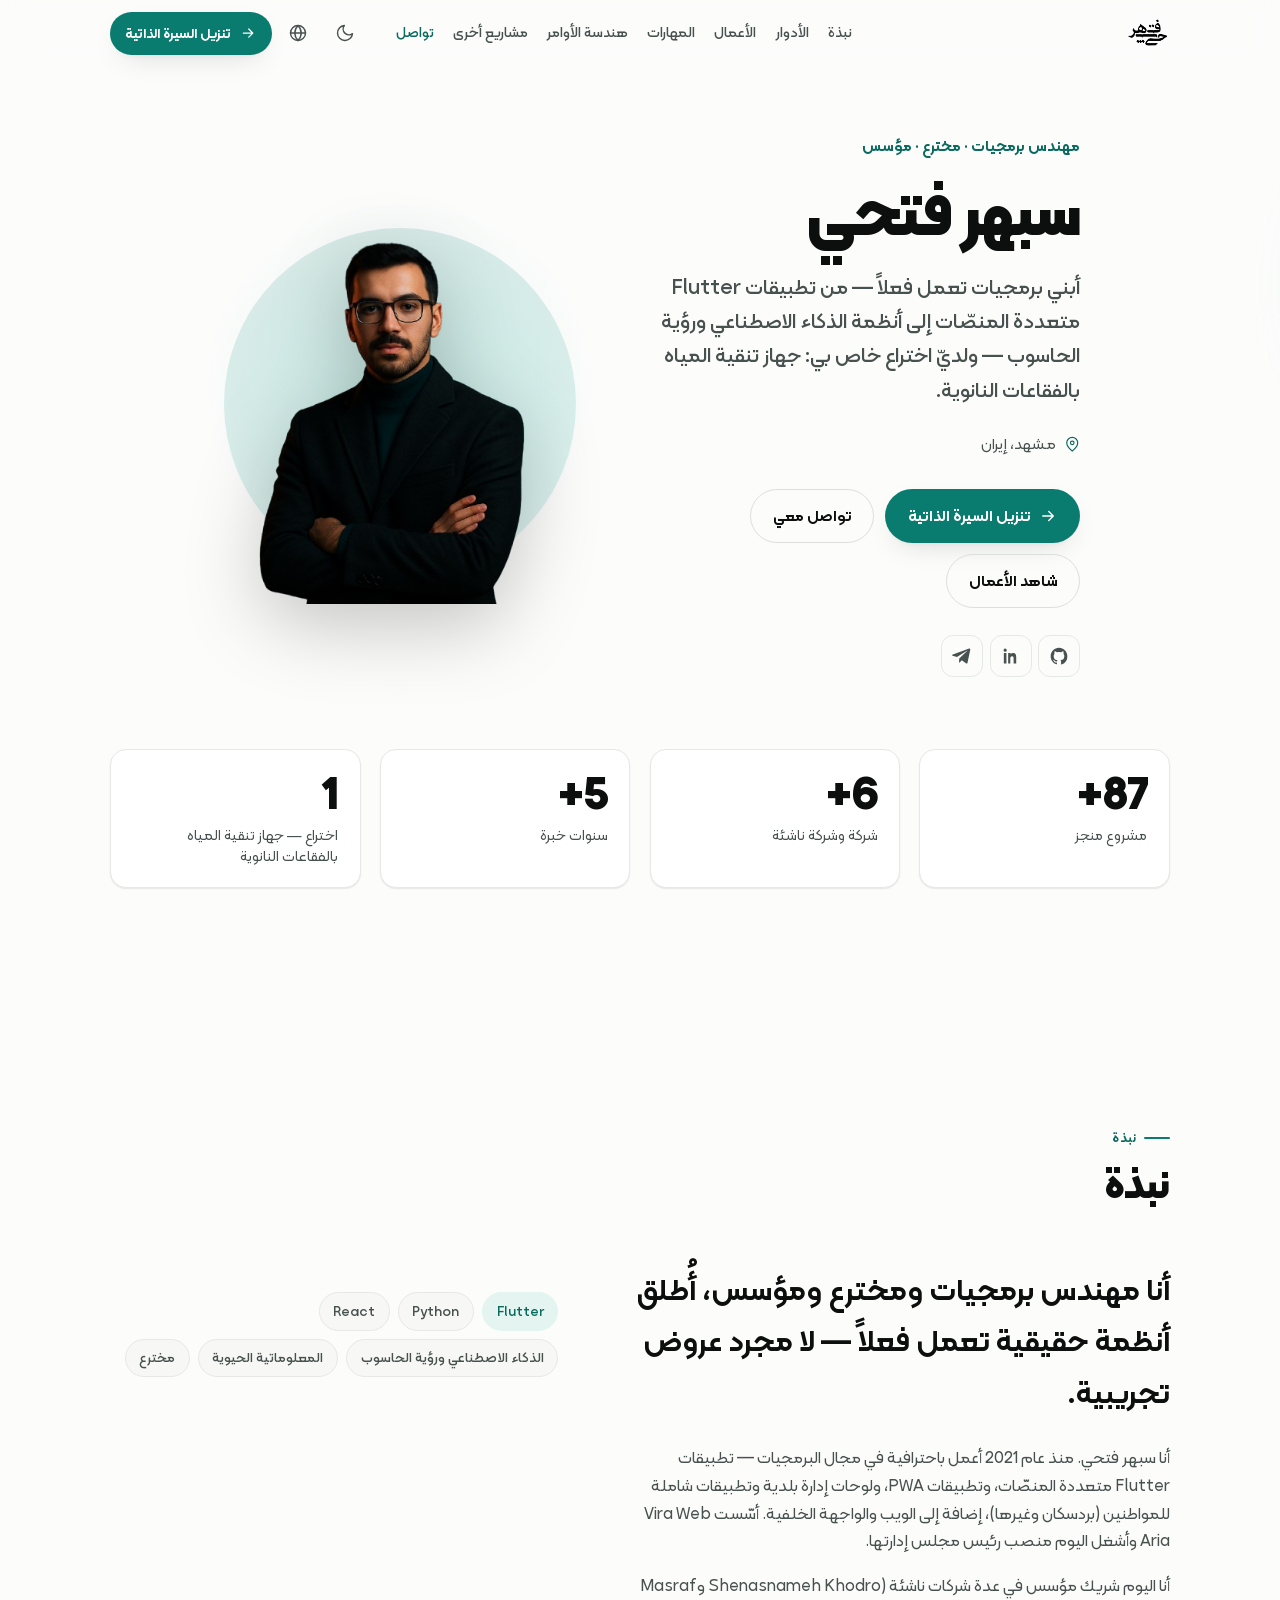
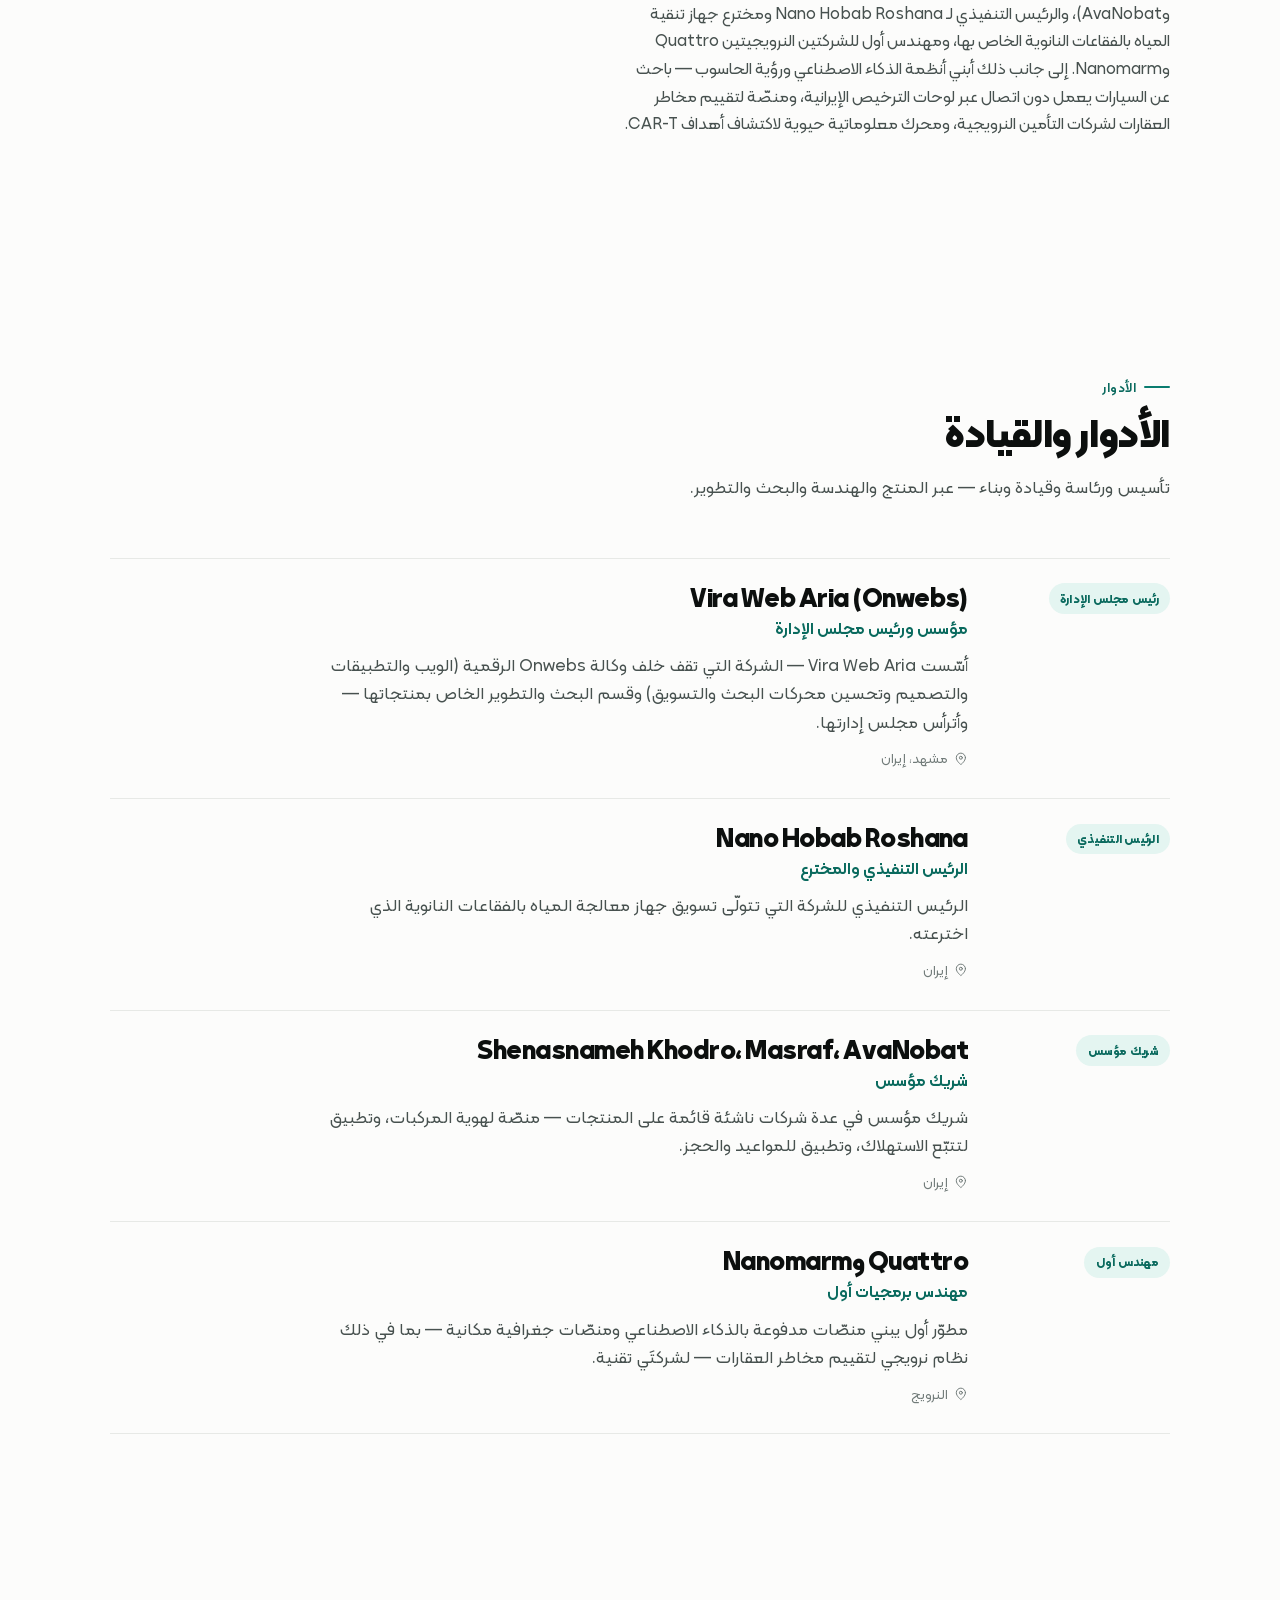
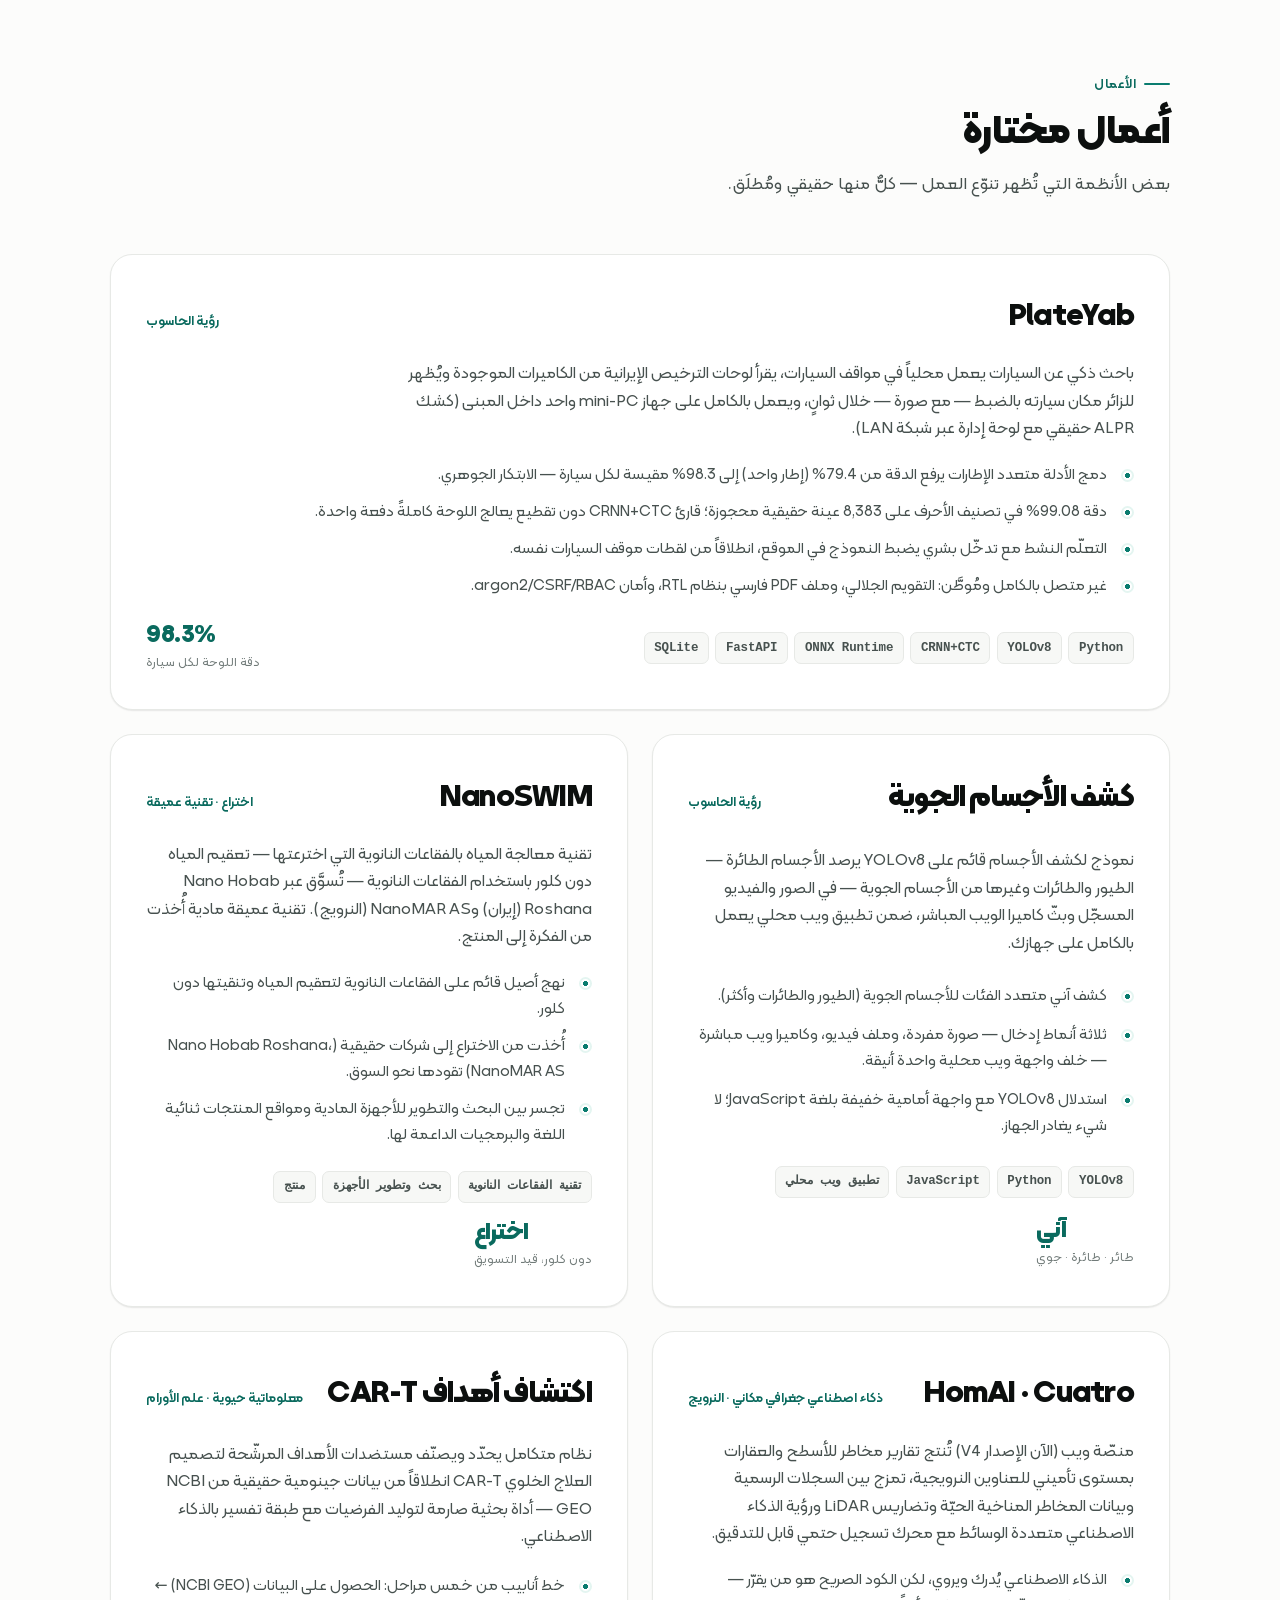
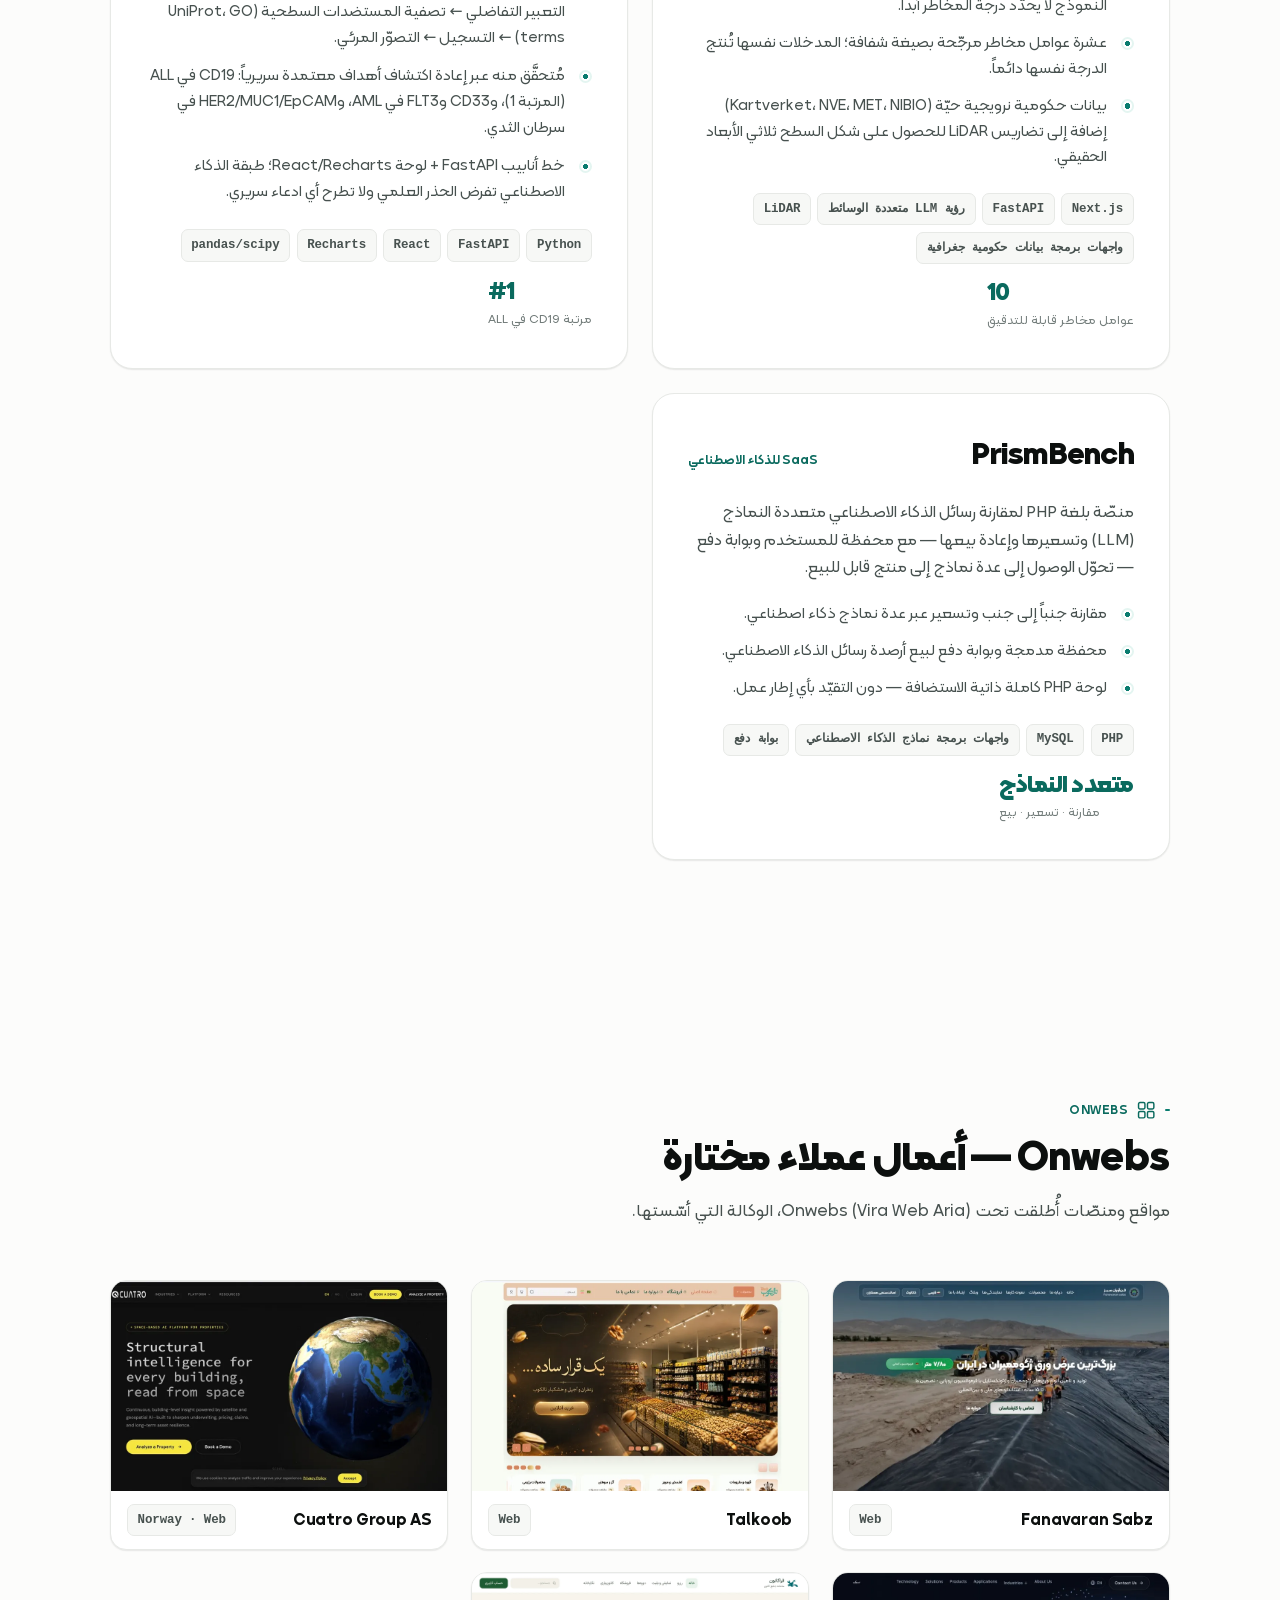
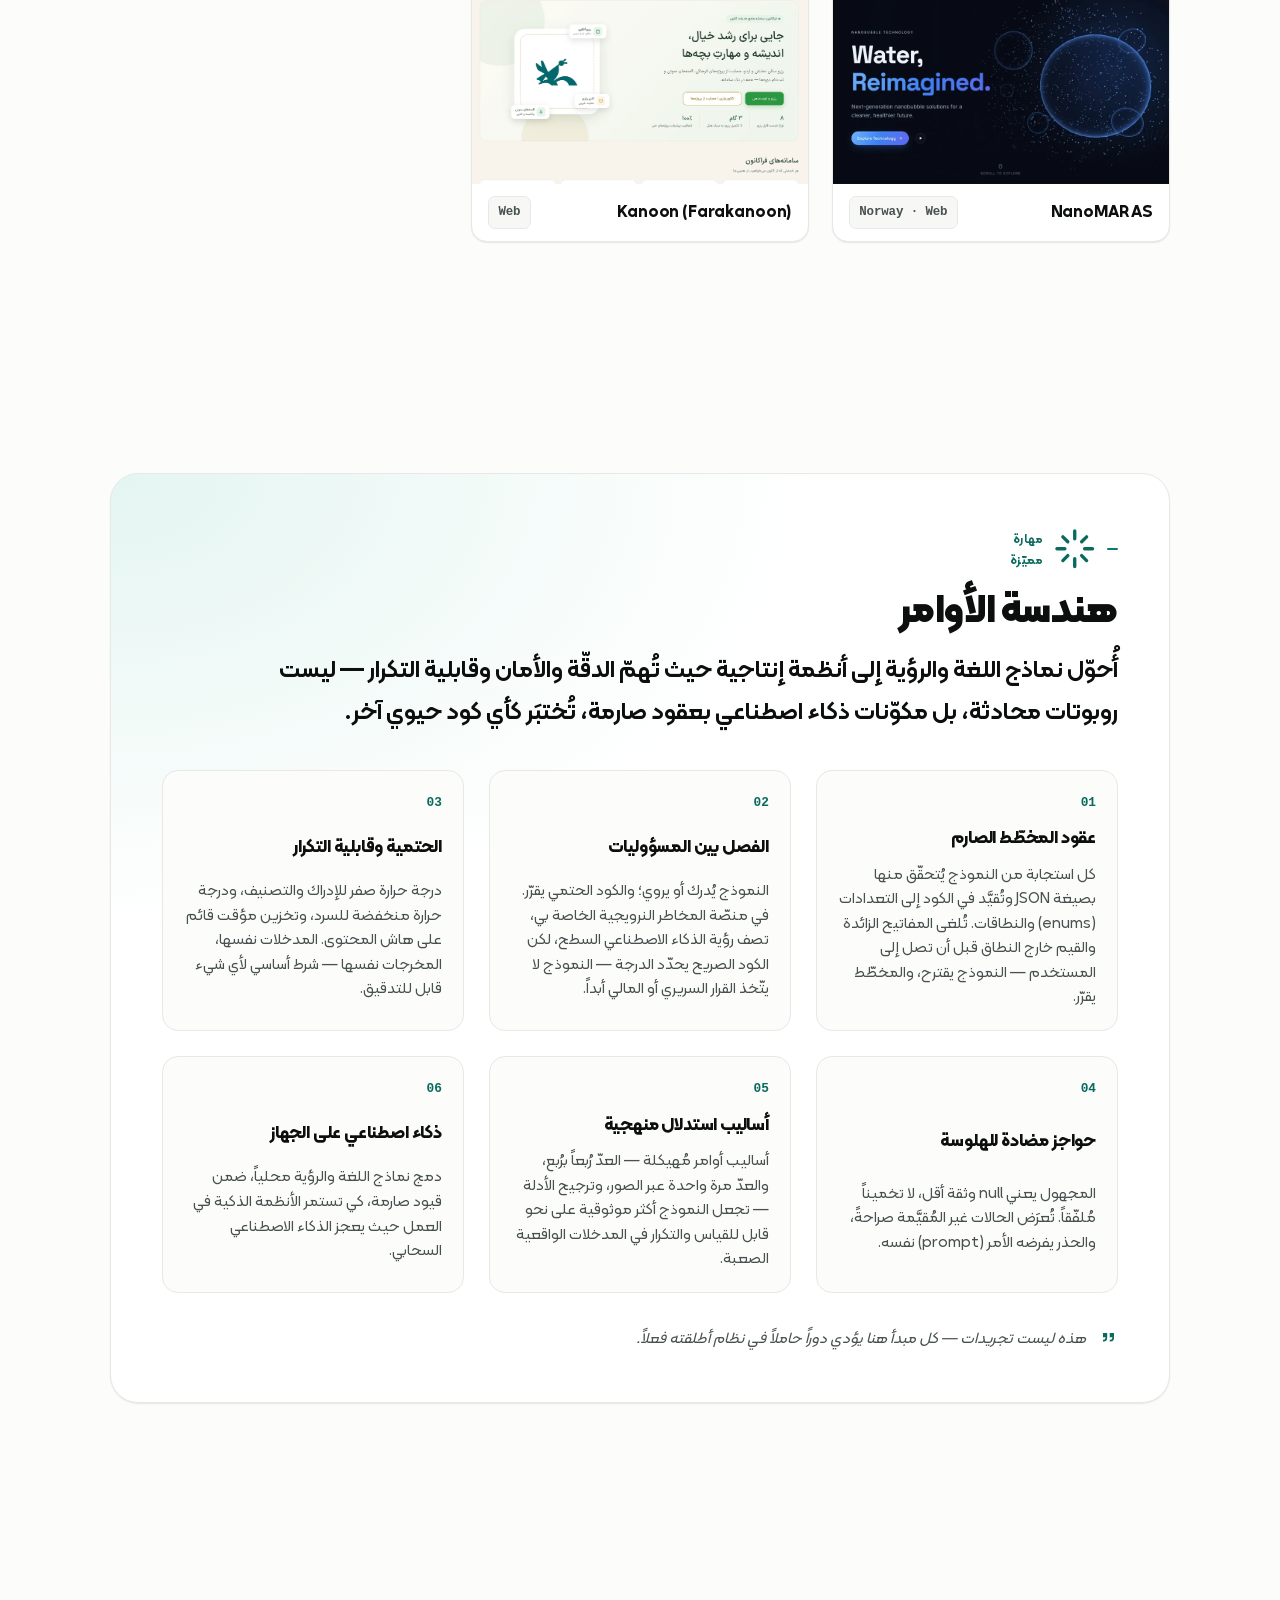
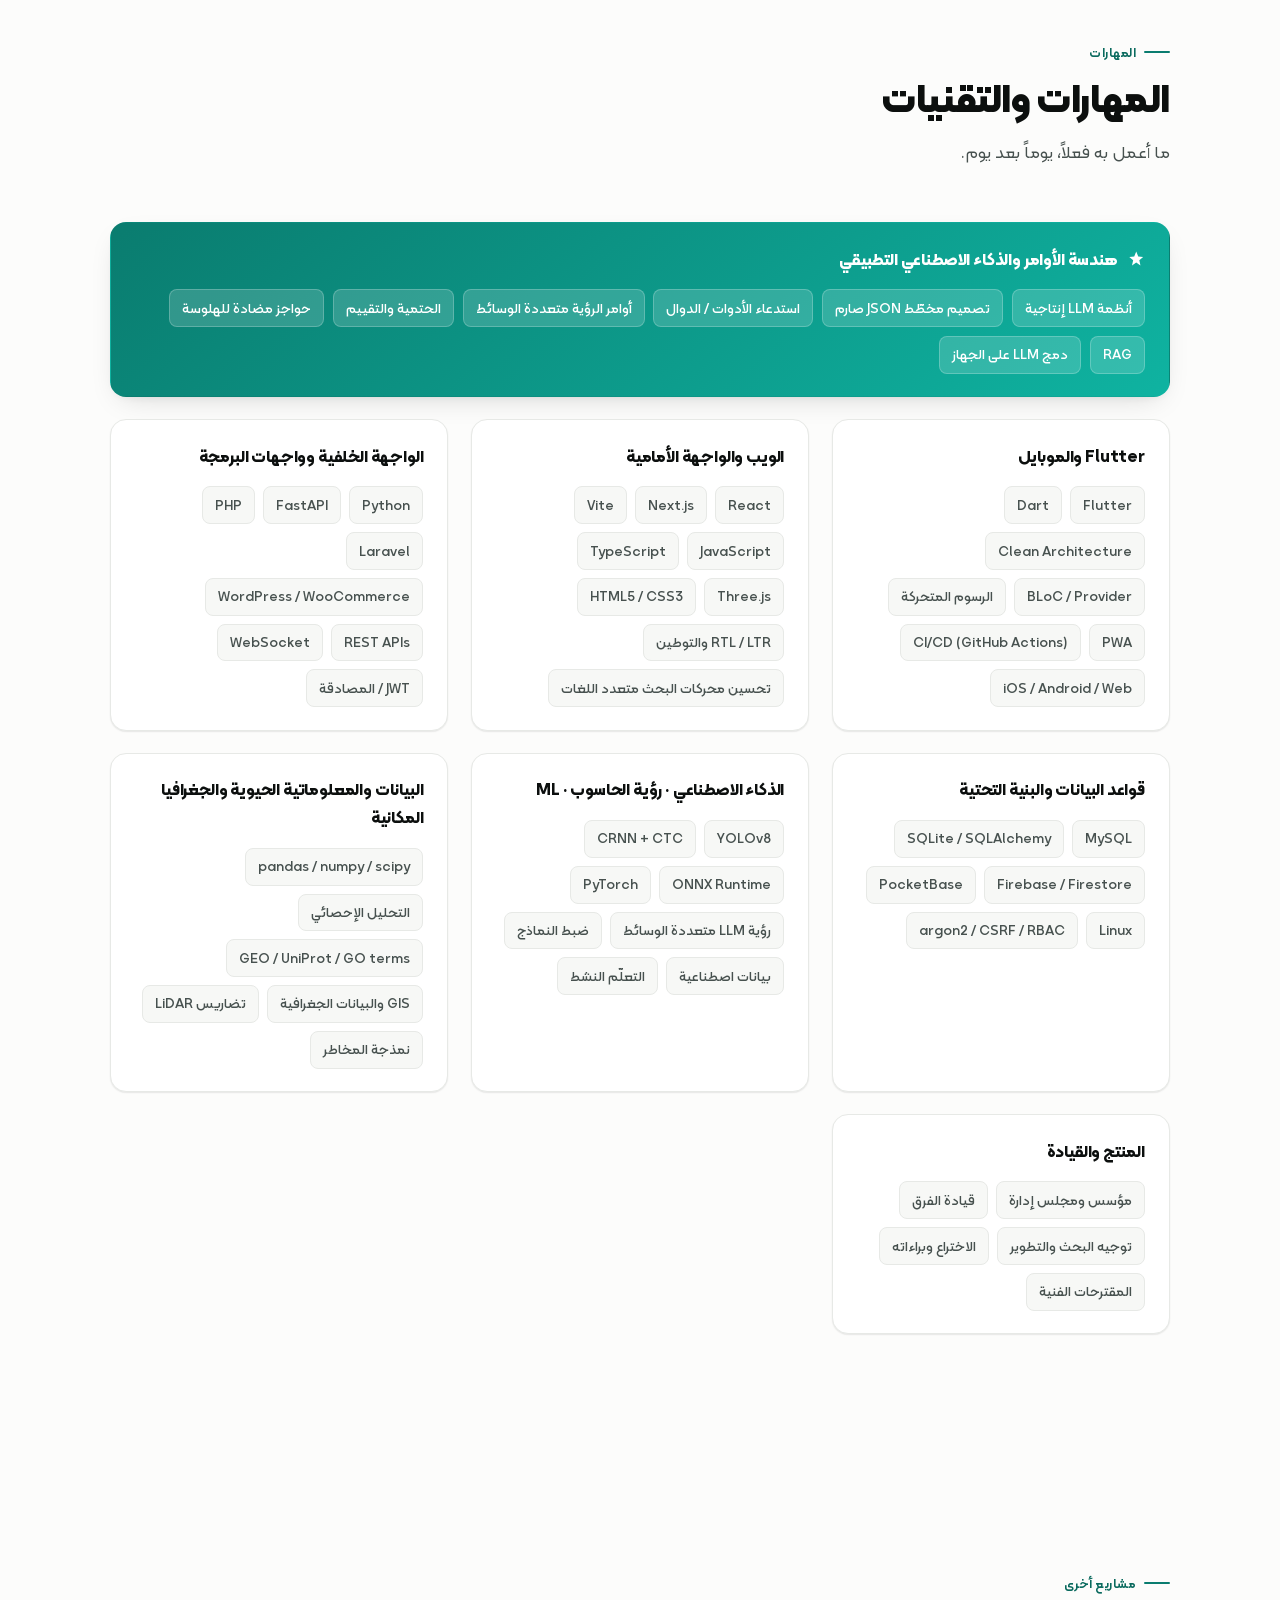
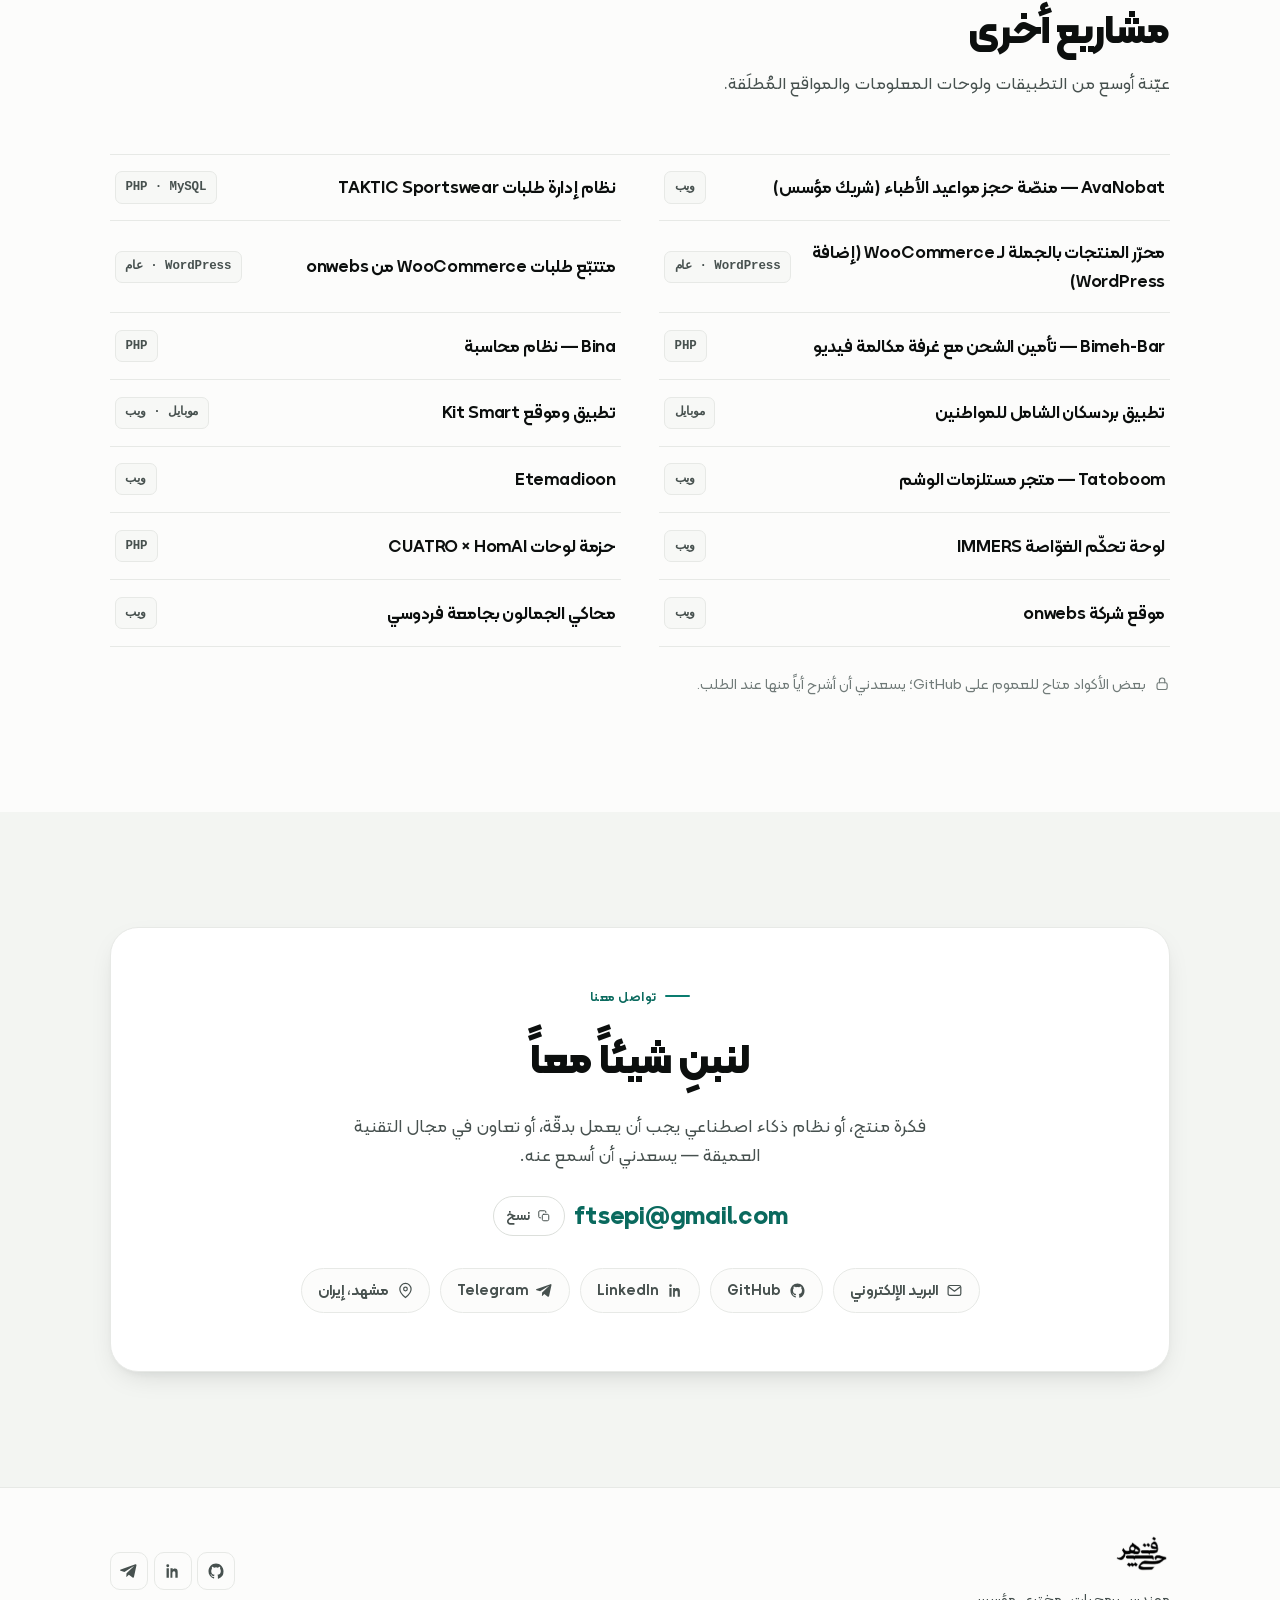
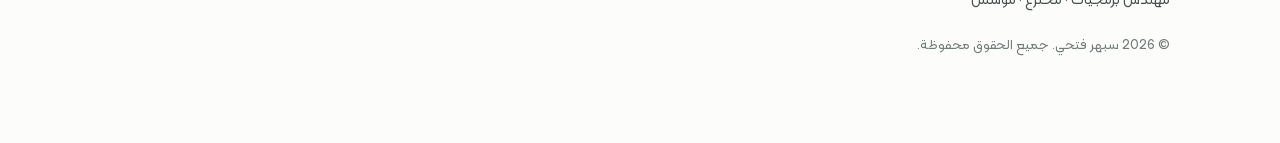
==== ar/index.html @ 14e9086c "Sepehr Fathi — multilingual portfolio website Minimal, single-brand, fully self-contained personal p" ====
<!doctype html>
<html lang="ar" dir="rtl">
<head>
  <meta charset="utf-8" />
  <meta name="viewport" content="width=device-width, initial-scale=1, viewport-fit=cover" />
  <meta name="color-scheme" content="light dark" />
  <meta name="theme-color" content="#fcfcfb" />
  <title>سبهر فتحي — مهندس برمجيات، مخترع ومؤسس</title>
  <meta name="description" content="سبهر فتحي يبني برمجيات حقيقية — من تطبيقات Flutter متعددة المنصّات وتطبيقات المدن الشاملة إلى أنظمة الذكاء الاصطناعي ورؤية الحاسوب والمعلوماتية الحيوية. مخترع جهاز تنقية المياه بالفقاعات النانوية، مؤسس ورئيس مجلس إدارة Vira Web Aria، الرئيس التنفيذي لـ Nano Hobab Roshana، ومهندس أول في Quattro وNanomarm. مقيم في مشهد، إيران." />
  <meta name="keywords" content="سبهر فتحي, مهندس برمجيات, مطوّر Flutter, مخترع, تنقية المياه بالفقاعات النانوية, مؤسس, Vira Web Aria, Nano Hobab Roshana, Quattro, Nanomarm, هندسة الأوامر, رؤية الحاسوب, المعلوماتية الحيوية, Python, FastAPI, React, PHP, مشهد" />
  <meta name="author" content="سبهر فتحي" />
  <meta name="robots" content="index, follow, max-image-preview:large" />
  <link rel="canonical" href="https://sep.onwebs.dev/ar/" />
  <link rel="alternate" hreflang="fa" href="https://sep.onwebs.dev/fa/" />
  <link rel="alternate" hreflang="en" href="https://sep.onwebs.dev/en/" />
  <link rel="alternate" hreflang="ar" href="https://sep.onwebs.dev/ar/" />
  <link rel="alternate" hreflang="zh-Hans" href="https://sep.onwebs.dev/zh/" />
  <link rel="alternate" hreflang="ru" href="https://sep.onwebs.dev/ru/" />
  <link rel="alternate" hreflang="es" href="https://sep.onwebs.dev/es/" />
  <link rel="alternate" hreflang="nb-NO" href="https://sep.onwebs.dev/no/" />
  <link rel="alternate" hreflang="x-default" href="https://sep.onwebs.dev/fa/" />
  <meta property="og:type" content="profile" />
  <meta property="og:site_name" content="سبهر فتحي" />
  <meta property="og:title" content="سبهر فتحي — مهندس برمجيات، مخترع ومؤسس" />
  <meta property="og:description" content="سبهر فتحي يبني برمجيات حقيقية — من تطبيقات Flutter متعددة المنصّات وتطبيقات المدن الشاملة إلى أنظمة الذكاء الاصطناعي ورؤية الحاسوب والمعلوماتية الحيوية. مخترع جهاز تنقية المياه بالفقاعات النانوية، مؤسس ورئيس مجلس إدارة Vira Web Aria، الرئيس التنفيذي لـ Nano Hobab Roshana، ومهندس أول في Quattro وNanomarm. مقيم في مشهد، إيران." />
  <meta property="og:url" content="https://sep.onwebs.dev/ar/" />
  <meta property="og:locale" content="ar_AR" />
  <meta property="og:image" content="https://sep.onwebs.dev/assets/images/sepehrfathi.webp" />
  <meta property="og:image:alt" content="سبهر فتحي" />
  <meta name="twitter:card" content="summary_large_image" />
  <meta name="twitter:title" content="سبهر فتحي — مهندس برمجيات، مخترع ومؤسس" />
  <meta name="twitter:description" content="سبهر فتحي يبني برمجيات حقيقية — من تطبيقات Flutter متعددة المنصّات وتطبيقات المدن الشاملة إلى أنظمة الذكاء الاصطناعي ورؤية الحاسوب والمعلوماتية الحيوية. مخترع جهاز تنقية المياه بالفقاعات النانوية، مؤسس ورئيس مجلس إدارة Vira Web Aria، الرئيس التنفيذي لـ Nano Hobab Roshana، ومهندس أول في Quattro وNanomarm. مقيم في مشهد، إيران." />
  <meta name="twitter:image" content="https://sep.onwebs.dev/assets/images/sepehrfathi.webp" />
  <link rel="icon" type="image/png" sizes="512x512" href="../favicon.png" />
  <link rel="icon" type="image/png" sizes="32x32" href="../favicon-32.png" />
  <link rel="apple-touch-icon" href="../apple-touch-icon.png" />
  <link rel="manifest" href="../manifest.webmanifest" />
  <link rel="stylesheet" href="../assets/css/styles.css" />
  <script type="application/ld+json">{"@context":"https://schema.org","@type":"Person","name":"سبهر فتحي","jobTitle":"مهندس برمجيات · مخترع · مؤسس","description":"سبهر فتحي يبني برمجيات حقيقية — من تطبيقات Flutter متعددة المنصّات وتطبيقات المدن الشاملة إلى أنظمة الذكاء الاصطناعي ورؤية الحاسوب والمعلوماتية الحيوية. مخترع جهاز تنقية المياه بالفقاعات النانوية، مؤسس ورئيس مجلس إدارة Vira Web Aria، الرئيس التنفيذي لـ Nano Hobab Roshana، ومهندس أول في Quattro وNanomarm. مقيم في مشهد، إيران.","url":"https://sep.onwebs.dev/ar/","email":"mailto:ftsepi@gmail.com","address":{"@type":"PostalAddress","addressLocality":"Mashhad","addressCountry":"IR"},"sameAs":["https://github.com/sepehrfathi","https://www.linkedin.com/in/sepehr-fathi","https://t.me/sepehrfathi"],"knowsAbout":["Prompt Engineering","Applied AI","Computer Vision","Bioinformatics","CAR-T","Geospatial Intelligence","Offline-first systems"],"worksFor":[{"@type":"Organization","name":"Vira Web Aria"},{"@type":"Organization","name":"Nano Hobab Roshana"}]}</script>
</head>
<body>
  <header class="header">
    <div class="container header__bar">
      <a href="#" class="brand" aria-label="سبهر فتحي">
        <img class="brand__logo" src="../assets/images/sepehrfathi.webp" alt="سبهر فتحي" width="673" height="590" />
      </a>
      <nav class="nav" aria-label="Primary"><a href="#about">نبذة</a><a href="#roles">الأدوار</a><a href="#ventures">الأعمال</a><a href="#skills">المهارات</a><a href="#prompt">هندسة الأوامر</a><a href="#work">مشاريع أخرى</a><a href="#contact">تواصل</a></nav>
      <div class="header__actions">
        <button class="icon-btn" data-theme-btn aria-label="المظهر" aria-pressed="false">
          <span class="only-dark"><svg viewBox="0 0 24 24" fill="none" stroke="currentColor" stroke-width="1.7" stroke-linecap="round" stroke-linejoin="round"><circle cx="12" cy="12" r="4"/><path d="M12 2v2M12 20v2M4.9 4.9l1.4 1.4M17.7 17.7l1.4 1.4M2 12h2M20 12h2M4.9 19.1l1.4-1.4M17.7 6.3l1.4-1.4"/></svg></span><span class="only-light"><svg viewBox="0 0 24 24" fill="none" stroke="currentColor" stroke-width="1.7" stroke-linecap="round" stroke-linejoin="round"><path d="M21 12.8A9 9 0 1 1 11.2 3a7 7 0 0 0 9.8 9.8Z"/></svg></span>
        </button>
        <div class="menu-wrap" data-lang-wrap>
          <button class="icon-btn" data-lang-btn aria-label="اللغة" aria-haspopup="true" aria-expanded="false"><svg viewBox="0 0 24 24" fill="none" stroke="currentColor" stroke-width="1.7" stroke-linecap="round" stroke-linejoin="round"><circle cx="12" cy="12" r="9"/><path d="M3 12h18M12 3c2.5 2.6 3.8 5.7 3.8 9S14.5 18.4 12 21c-2.5-2.6-3.8-5.7-3.8-9S9.5 5.6 12 3Z"/></svg></button>
          <div class="menu" data-lang-menu role="menu"><a href="../fa/" hreflang="fa">فارسی<span>fa</span></a><a href="../en/" hreflang="en">English<span>en</span></a><a href="../ar/" hreflang="ar" aria-current="true">العربية<span>ar</span></a><a href="../zh/" hreflang="zh-Hans">简体中文<span>zh-Hans</span></a><a href="../ru/" hreflang="ru">Русский<span>ru</span></a><a href="../es/" hreflang="es">Español<span>es</span></a><a href="../no/" hreflang="nb-NO">Norsk<span>nb-NO</span></a></div>
        </div>
        <a href="#" class="btn btn--primary btn--sm" data-print><svg viewBox="0 0 24 24" fill="none" stroke="currentColor" stroke-width="1.9" stroke-linecap="round" stroke-linejoin="round"><path d="M5 12h14M13 6l6 6-6 6"/></svg>تنزيل السيرة الذاتية</a>
      </div>
    </div>
  </header>

  <div class="site">
    <!-- HERO -->
    <section class="hero" id="top">
      <div class="hero__glow" aria-hidden="true"></div>
      <div class="container hero__inner">
        <div class="hero__text">
          <span class="hero__eyebrow reveal">مهندس برمجيات · مخترع · مؤسس</span>
          <h1 class="hero__name reveal">سبهر فتحي</h1>
          <p class="hero__role reveal">أبني برمجيات تعمل فعلاً — من تطبيقات Flutter متعددة المنصّات إلى أنظمة الذكاء الاصطناعي ورؤية الحاسوب — ولديّ اختراع خاص بي: جهاز تنقية المياه بالفقاعات النانوية.</p>
          <div class="hero__meta reveal"><span><svg viewBox="0 0 24 24" fill="none" stroke="currentColor" stroke-width="1.7" stroke-linecap="round" stroke-linejoin="round"><path d="M20 10c0 6-8 12-8 12s-8-6-8-12a8 8 0 0 1 16 0Z"/><circle cx="12" cy="10" r="2.6"/></svg>مشهد، إيران</span></div>
          <div class="hero__cta reveal">
            <a href="#" class="btn btn--primary" data-print><svg viewBox="0 0 24 24" fill="none" stroke="currentColor" stroke-width="1.9" stroke-linecap="round" stroke-linejoin="round"><path d="M5 12h14M13 6l6 6-6 6"/></svg>تنزيل السيرة الذاتية</a>
            <a href="#contact" class="btn btn--ghost">تواصل معي</a>
            <a href="#ventures" class="btn btn--ghost">شاهد الأعمال</a>
          </div>
          <div class="hero__socials reveal">
  <a href="https://github.com/sepehrfathi" target="_blank" rel="noopener" aria-label="GitHub" class=""><svg viewBox="0 0 24 24" fill="currentColor" stroke="none"><path d="M12 2C6.48 2 2 6.58 2 12.25c0 4.53 2.87 8.37 6.85 9.73.5.1.68-.22.68-.49l-.01-1.7c-2.79.62-3.38-1.22-3.38-1.22-.45-1.18-1.11-1.5-1.11-1.5-.91-.64.07-.62.07-.62 1 .07 1.53 1.06 1.53 1.06.9 1.57 2.36 1.12 2.94.85.09-.66.35-1.12.63-1.38-2.22-.26-4.56-1.14-4.56-5.07 0-1.12.39-2.03 1.03-2.75-.1-.26-.45-1.3.1-2.71 0 0 .84-.28 2.75 1.05a9.4 9.4 0 0 1 5 0c1.91-1.33 2.75-1.05 2.75-1.05.55 1.41.2 2.45.1 2.71.64.72 1.03 1.63 1.03 2.75 0 3.94-2.34 4.81-4.57 5.06.36.32.68.94.68 1.9l-.01 2.82c0 .27.18.59.69.49A10.26 10.26 0 0 0 22 12.25C22 6.58 17.52 2 12 2Z"/></svg></a>
  <a href="https://www.linkedin.com/in/sepehr-fathi" target="_blank" rel="noopener" aria-label="LinkedIn" class=""><svg viewBox="0 0 24 24" fill="currentColor" stroke="none"><path d="M6.94 5a1.94 1.94 0 1 1-3.88 0 1.94 1.94 0 0 1 3.88 0ZM3.4 8.4h3.1V21H3.4V8.4Zm5.2 0h2.97v1.72h.04c.41-.78 1.42-1.6 2.93-1.6 3.13 0 3.71 2.06 3.71 4.74V21h-3.1v-5.58c0-1.33-.02-3.04-1.85-3.04-1.85 0-2.14 1.45-2.14 2.94V21H8.6V8.4Z"/></svg></a>
  <a href="https://t.me/sepehrfathi" target="_blank" rel="noopener" aria-label="Telegram" class=""><svg viewBox="0 0 24 24" fill="currentColor" stroke="none"><path d="M21.9 4.6 18.6 20c-.24 1.08-.9 1.34-1.82.83l-5-3.68-2.42 2.33c-.27.27-.5.5-1 .5l.35-5.06L18.1 6.1c.4-.36-.09-.56-.62-.2L5.9 13.28.86 11.7c-1.1-.34-1.12-1.1.23-1.63L20.5 3.03c.9-.34 1.7.2 1.4 1.57Z"/></svg></a></div>
        </div>
        <div class="hero__photo reveal" aria-hidden="false">
          <span class="hero__photo-ring" aria-hidden="true"></span>
          <img src="../assets/images/sepehrft.png" alt="سبهر فتحي" width="520" height="480" loading="eager" decoding="async" />
        </div>
      </div>
    </section>

    <!-- STATS -->
    <section class="container" style="padding-block:0 var(--section-y)">
      <div class="stats"><div class="stat reveal"><div class="stat__num">87+</div><div class="stat__label">مشروع منجز</div></div><div class="stat reveal"><div class="stat__num">6+</div><div class="stat__label">شركة وشركة ناشئة</div></div><div class="stat reveal"><div class="stat__num">5+</div><div class="stat__label">سنوات خبرة</div></div><div class="stat reveal"><div class="stat__num">1</div><div class="stat__label">اختراع — جهاز تنقية المياه بالفقاعات النانوية</div></div></div>
    </section>

    <!-- ABOUT -->
    <section class="section" id="about">
      <div class="container">
        <div class="section-head reveal">
          <span class="eyebrow">نبذة</span>
          <h2 class="section-title">نبذة</h2>
        </div>
        <div class="about__grid">
          <div>
            <p class="about__lead reveal">أنا مهندس برمجيات ومخترع ومؤسس، أُطلق أنظمة حقيقية تعمل فعلاً — لا مجرد عروض تجريبية.</p>
            <div class="about__body"><p>أنا سبهر فتحي. منذ عام 2021 أعمل باحترافية في مجال البرمجيات — تطبيقات Flutter متعددة المنصّات، وتطبيقات PWA، ولوحات إدارة بلدية وتطبيقات شاملة للمواطنين (بردسكان وغيرها)، إضافة إلى الويب والواجهة الخلفية. أسّست Vira Web Aria وأشغل اليوم منصب رئيس مجلس إدارتها.</p><p>أنا اليوم شريك مؤسس في عدة شركات ناشئة (Shenasnameh Khodro وMasraf وAvaNobat)، والرئيس التنفيذي لـ Nano Hobab Roshana ومخترع جهاز تنقية المياه بالفقاعات النانوية الخاص بها، ومهندس أول للشركتين النرويجيتين Quattro وNanomarm. إلى جانب ذلك أبني أنظمة الذكاء الاصطناعي ورؤية الحاسوب — باحث عن السيارات يعمل دون اتصال عبر لوحات الترخيص الإيرانية، ومنصّة لتقييم مخاطر العقارات لشركات التأمين النرويجية، ومحرك معلوماتية حيوية لاكتشاف أهداف CAR-T.</p></div>
          </div>
          <div class="reveal">
            <div class="about__chips"><span class="chip chip--brand">Flutter</span><span class="chip">Python</span><span class="chip">React</span><span class="chip">الذكاء الاصطناعي ورؤية الحاسوب</span><span class="chip">المعلوماتية الحيوية</span><span class="chip">مخترع</span></div>
          </div>
        </div>
      </div>
    </section>

    <!-- ROLES -->
    <section class="section" id="roles">
      <div class="container">
        <div class="section-head reveal">
          <span class="eyebrow">الأدوار</span>
          <h2 class="section-title">الأدوار والقيادة</h2>
          <p class="section-sub">تأسيس ورئاسة وقيادة وبناء — عبر المنتج والهندسة والبحث والتطوير.</p>
        </div>
        <div class="roles__list">
      <article class="role reveal">
        <div><span class="role__badge">رئيس مجلس الإدارة</span></div>
        <div class="role__main">
          <h3 class="role__org">Vira Web Aria (Onwebs)</h3>
          <div class="role__role">مؤسس ورئيس مجلس الإدارة</div>
          <p class="role__detail">أسّست Vira Web Aria — الشركة التي تقف خلف وكالة Onwebs الرقمية (الويب والتطبيقات والتصميم وتحسين محركات البحث والتسويق) وقسم البحث والتطوير الخاص بمنتجاتها — وأترأس مجلس إدارتها.</p>
          <span class="role__loc"><svg viewBox="0 0 24 24" fill="none" stroke="currentColor" stroke-width="1.7" stroke-linecap="round" stroke-linejoin="round"><path d="M20 10c0 6-8 12-8 12s-8-6-8-12a8 8 0 0 1 16 0Z"/><circle cx="12" cy="10" r="2.6"/></svg>مشهد، إيران</span>
        </div>
      </article>
      <article class="role reveal">
        <div><span class="role__badge">الرئيس التنفيذي</span></div>
        <div class="role__main">
          <h3 class="role__org">Nano Hobab Roshana</h3>
          <div class="role__role">الرئيس التنفيذي والمخترع</div>
          <p class="role__detail">الرئيس التنفيذي للشركة التي تتولّى تسويق جهاز معالجة المياه بالفقاعات النانوية الذي اخترعته.</p>
          <span class="role__loc"><svg viewBox="0 0 24 24" fill="none" stroke="currentColor" stroke-width="1.7" stroke-linecap="round" stroke-linejoin="round"><path d="M20 10c0 6-8 12-8 12s-8-6-8-12a8 8 0 0 1 16 0Z"/><circle cx="12" cy="10" r="2.6"/></svg>إيران</span>
        </div>
      </article>
      <article class="role reveal">
        <div><span class="role__badge">شريك مؤسس</span></div>
        <div class="role__main">
          <h3 class="role__org">Shenasnameh Khodro، Masraf، AvaNobat</h3>
          <div class="role__role">شريك مؤسس</div>
          <p class="role__detail">شريك مؤسس في عدة شركات ناشئة قائمة على المنتجات — منصّة لهوية المركبات، وتطبيق لتتبّع الاستهلاك، وتطبيق للمواعيد والحجز.</p>
          <span class="role__loc"><svg viewBox="0 0 24 24" fill="none" stroke="currentColor" stroke-width="1.7" stroke-linecap="round" stroke-linejoin="round"><path d="M20 10c0 6-8 12-8 12s-8-6-8-12a8 8 0 0 1 16 0Z"/><circle cx="12" cy="10" r="2.6"/></svg>إيران</span>
        </div>
      </article>
      <article class="role reveal">
        <div><span class="role__badge">مهندس أول</span></div>
        <div class="role__main">
          <h3 class="role__org">Quattro وNanomarm</h3>
          <div class="role__role">مهندس برمجيات أول</div>
          <p class="role__detail">مطوّر أول يبني منصّات مدفوعة بالذكاء الاصطناعي ومنصّات جغرافية مكانية — بما في ذلك نظام نرويجي لتقييم مخاطر العقارات — لشركتَي تقنية.</p>
          <span class="role__loc"><svg viewBox="0 0 24 24" fill="none" stroke="currentColor" stroke-width="1.7" stroke-linecap="round" stroke-linejoin="round"><path d="M20 10c0 6-8 12-8 12s-8-6-8-12a8 8 0 0 1 16 0Z"/><circle cx="12" cy="10" r="2.6"/></svg>النرويج</span>
        </div>
      </article></div>
      </div>
    </section>

    <!-- VENTURES -->
    <section class="section" id="ventures">
      <div class="container">
        <div class="section-head reveal">
          <span class="eyebrow">الأعمال</span>
          <h2 class="section-title">أعمال مختارة</h2>
          <p class="section-sub">بعض الأنظمة التي تُظهر تنوّع العمل — كلٌّ منها حقيقي ومُطلَق.</p>
        </div>
        <div class="ventures__grid">
      <article class="venture reveal venture--wide">
        <div class="venture__head">
          <h3 class="venture__name">PlateYab</h3>
          <span class="venture__kicker">رؤية الحاسوب</span>
        </div>
        <p class="venture__summary">باحث ذكي عن السيارات يعمل محلياً في مواقف السيارات، يقرأ لوحات الترخيص الإيرانية من الكاميرات الموجودة ويُظهر للزائر مكان سيارته بالضبط — مع صورة — خلال ثوانٍ، ويعمل بالكامل على جهاز mini-PC واحد داخل المبنى (كشك ALPR حقيقي مع لوحة إدارة عبر شبكة LAN).</p>
        <ul class="venture__points"><li>دمج الأدلة متعدد الإطارات يرفع الدقة من 79.4% (إطار واحد) إلى 98.3% مقيسة لكل سيارة — الابتكار الجوهري.</li><li>دقة 99.08% في تصنيف الأحرف على 8,383 عينة حقيقية محجوزة؛ قارئ CRNN+CTC دون تقطيع يعالج اللوحة كاملةً دفعة واحدة.</li><li>التعلّم النشط مع تدخّل بشري يضبط النموذج في الموقع، انطلاقاً من لقطات موقف السيارات نفسه.</li><li>غير متصل بالكامل ومُوطَّن: التقويم الجلالي، وملف PDF فارسي بنظام RTL، وأمان argon2/CSRF/RBAC.</li></ul>
        <div class="venture__foot">
          <div class="venture__stack"><span class="tag">Python</span><span class="tag">YOLOv8</span><span class="tag">CRNN+CTC</span><span class="tag">ONNX Runtime</span><span class="tag">FastAPI</span><span class="tag">SQLite</span></div>
          <div class="venture__metric"><b>98.3%</b><span>دقة اللوحة لكل سيارة</span></div>
        </div>
      </article>
      <article class="venture reveal">
        <div class="venture__head">
          <h3 class="venture__name">كشف الأجسام الجوية</h3>
          <span class="venture__kicker">رؤية الحاسوب</span>
        </div>
        <p class="venture__summary">نموذج لكشف الأجسام قائم على YOLOv8 يرصد الأجسام الطائرة — الطيور والطائرات وغيرها من الأجسام الجوية — في الصور والفيديو المسجّل وبثّ كاميرا الويب المباشر، ضمن تطبيق ويب محلي يعمل بالكامل على جهازك.</p>
        <ul class="venture__points"><li>كشف آني متعدد الفئات للأجسام الجوية (الطيور والطائرات وأكثر).</li><li>ثلاثة أنماط إدخال — صورة مفردة، وملف فيديو، وكاميرا ويب مباشرة — خلف واجهة ويب محلية واحدة أنيقة.</li><li>استدلال YOLOv8 مع واجهة أمامية خفيفة بلغة JavaScript؛ لا شيء يغادر الجهاز.</li></ul>
        <div class="venture__foot">
          <div class="venture__stack"><span class="tag">YOLOv8</span><span class="tag">Python</span><span class="tag">JavaScript</span><span class="tag">تطبيق ويب محلي</span></div>
          <div class="venture__metric"><b>آني</b><span>طائر · طائرة · جوي</span></div>
        </div>
      </article>
      <article class="venture reveal">
        <div class="venture__head">
          <h3 class="venture__name">NanoSWIM</h3>
          <span class="venture__kicker">اختراع · تقنية عميقة</span>
        </div>
        <p class="venture__summary">تقنية معالجة المياه بالفقاعات النانوية التي اخترعتها — تعقيم المياه دون كلور باستخدام الفقاعات النانوية — تُسوَّق عبر Nano Hobab Roshana (إيران) وNanoMAR AS (النرويج). تقنية عميقة مادية أُخذت من الفكرة إلى المنتج.</p>
        <ul class="venture__points"><li>نهج أصيل قائم على الفقاعات النانوية لتعقيم المياه وتنقيتها دون كلور.</li><li>أُخذت من الاختراع إلى شركات حقيقية (Nano Hobab Roshana، NanoMAR AS) تقودها نحو السوق.</li><li>تجسر بين البحث والتطوير للأجهزة المادية ومواقع المنتجات ثنائية اللغة والبرمجيات الداعمة لها.</li></ul>
        <div class="venture__foot">
          <div class="venture__stack"><span class="tag">تقنية الفقاعات النانوية</span><span class="tag">بحث وتطوير الأجهزة</span><span class="tag">منتج</span></div>
          <div class="venture__metric"><b>اختراع</b><span>دون كلور، قيد التسويق</span></div>
        </div>
      </article>
      <article class="venture reveal">
        <div class="venture__head">
          <h3 class="venture__name">HomAI · Cuatro</h3>
          <span class="venture__kicker">ذكاء اصطناعي جغرافي مكاني · النرويج</span>
        </div>
        <p class="venture__summary">منصّة ويب (الآن الإصدار V4) تُنتج تقارير مخاطر للأسطح والعقارات بمستوى تأميني للعناوين النرويجية، تمزج بين السجلات الرسمية وبيانات المخاطر المناخية الحيّة وتضاريس LiDAR ورؤية الذكاء الاصطناعي متعددة الوسائط مع محرك تسجيل حتمي قابل للتدقيق.</p>
        <ul class="venture__points"><li>الذكاء الاصطناعي يُدرك ويروي، لكن الكود الصريح هو من يقرّر — النموذج لا يحدّد درجة المخاطر أبداً.</li><li>عشرة عوامل مخاطر مرجّحة بصيغة شفافة؛ المدخلات نفسها تُنتج الدرجة نفسها دائماً.</li><li>بيانات حكومية نرويجية حيّة (Kartverket، NVE، MET، NIBIO) إضافة إلى تضاريس LiDAR للحصول على شكل السطح ثلاثي الأبعاد الحقيقي.</li></ul>
        <div class="venture__foot">
          <div class="venture__stack"><span class="tag">Next.js</span><span class="tag">FastAPI</span><span class="tag">رؤية LLM متعددة الوسائط</span><span class="tag">LiDAR</span><span class="tag">واجهات برمجة بيانات حكومية جغرافية</span></div>
          <div class="venture__metric"><b>10</b><span>عوامل مخاطر قابلة للتدقيق</span></div>
        </div>
      </article>
      <article class="venture reveal">
        <div class="venture__head">
          <h3 class="venture__name">اكتشاف أهداف CAR-T</h3>
          <span class="venture__kicker">معلوماتية حيوية · علم الأورام</span>
        </div>
        <p class="venture__summary">نظام متكامل يحدّد ويصنّف مستضدات الأهداف المرشّحة لتصميم العلاج الخلوي CAR-T انطلاقاً من بيانات جينومية حقيقية من NCBI GEO — أداة بحثية صارمة لتوليد الفرضيات مع طبقة تفسير بالذكاء الاصطناعي.</p>
        <ul class="venture__points"><li>خط أنابيب من خمس مراحل: الحصول على البيانات (NCBI GEO) ← التعبير التفاضلي ← تصفية المستضدات السطحية (UniProt، GO terms) ← التسجيل ← التصوّر المرئي.</li><li>مُتحقَّق منه عبر إعادة اكتشاف أهداف معتمدة سريرياً: CD19 في ALL (المرتبة 1)، وCD33 وFLT3 في AML، وHER2/MUC1/EpCAM في سرطان الثدي.</li><li>خط أنابيب FastAPI + لوحة React/Recharts؛ طبقة الذكاء الاصطناعي تفرض الحذر العلمي ولا تطرح أي ادعاء سريري.</li></ul>
        <div class="venture__foot">
          <div class="venture__stack"><span class="tag">Python</span><span class="tag">FastAPI</span><span class="tag">React</span><span class="tag">Recharts</span><span class="tag">pandas/scipy</span></div>
          <div class="venture__metric"><b>#1</b><span>مرتبة CD19 في ALL</span></div>
        </div>
      </article>
      <article class="venture reveal">
        <div class="venture__head">
          <h3 class="venture__name">PrismBench</h3>
          <span class="venture__kicker">SaaS للذكاء الاصطناعي</span>
        </div>
        <p class="venture__summary">منصّة بلغة PHP لمقارنة رسائل الذكاء الاصطناعي متعددة النماذج (LLM) وتسعيرها وإعادة بيعها — مع محفظة للمستخدم وبوابة دفع — تحوّل الوصول إلى عدة نماذج إلى منتج قابل للبيع.</p>
        <ul class="venture__points"><li>مقارنة جنباً إلى جنب وتسعير عبر عدة نماذج ذكاء اصطناعي.</li><li>محفظة مدمجة وبوابة دفع لبيع أرصدة رسائل الذكاء الاصطناعي.</li><li>لوحة PHP كاملة ذاتية الاستضافة — دون التقيّد بأي إطار عمل.</li></ul>
        <div class="venture__foot">
          <div class="venture__stack"><span class="tag">PHP</span><span class="tag">MySQL</span><span class="tag">واجهات برمجة نماذج الذكاء الاصطناعي</span><span class="tag">بوابة دفع</span></div>
          <div class="venture__metric"><b>متعدد النماذج</b><span>مقارنة · تسعير · بيع</span></div>
        </div>
      </article></div>
      </div>
    </section>

    <!-- PORTFOLIO GALLERY -->
    <section class="section" id="portfolio">
      <div class="container">
        <div class="section-head reveal">
          <span class="eyebrow"><svg viewBox="0 0 24 24" fill="none" stroke="currentColor" stroke-width="1.7" stroke-linejoin="round"><rect x="3" y="3" width="7.5" height="7.5" rx="1.6"/><rect x="13.5" y="3" width="7.5" height="7.5" rx="1.6"/><rect x="3" y="13.5" width="7.5" height="7.5" rx="1.6"/><rect x="13.5" y="13.5" width="7.5" height="7.5" rx="1.6"/></svg>Onwebs</span>
          <h2 class="section-title">Onwebs — أعمال عملاء مختارة</h2>
          <p class="section-sub">مواقع ومنصّات أُطلقت تحت Onwebs (Vira Web Aria)، الوكالة التي أسّستها.</p>
        </div>
        <div class="gallery__grid"><figure class="shot reveal">
        <div class="shot__img"><img loading="lazy" decoding="async" src="../assets/images/portfolio/fanavaransabz.webp" alt="Fanavaran Sabz" /></div>
        <figcaption><b>Fanavaran Sabz</b><span class="tag">Web</span></figcaption>
      </figure><figure class="shot reveal">
        <div class="shot__img"><img loading="lazy" decoding="async" src="../assets/images/portfolio/talkoob.webp" alt="Talkoob" /></div>
        <figcaption><b>Talkoob</b><span class="tag">Web</span></figcaption>
      </figure><figure class="shot reveal">
        <div class="shot__img"><img loading="lazy" decoding="async" src="../assets/images/portfolio/cuatro.webp" alt="Cuatro Group AS" /></div>
        <figcaption><b>Cuatro Group AS</b><span class="tag">Norway · Web</span></figcaption>
      </figure><figure class="shot reveal">
        <div class="shot__img"><img loading="lazy" decoding="async" src="../assets/images/portfolio/nanomar.webp" alt="NanoMAR AS" /></div>
        <figcaption><b>NanoMAR AS</b><span class="tag">Norway · Web</span></figcaption>
      </figure><figure class="shot reveal">
        <div class="shot__img"><img loading="lazy" decoding="async" src="../assets/images/portfolio/kanoon.webp" alt="Kanoon (Farakanoon)" /></div>
        <figcaption><b>Kanoon (Farakanoon)</b><span class="tag">Web</span></figcaption>
      </figure></div>
      </div>
    </section>

    <!-- PROMPT ENGINEERING -->
    <section class="section" id="prompt">
      <div class="container">
        <div class="promptfx reveal">
          <span class="eyebrow"><svg viewBox="0 0 24 24" fill="none" stroke="currentColor" stroke-width="1.7" stroke-linecap="round" stroke-linejoin="round"><path d="M12 3v4M12 17v4M3 12h4M17 12h4M6 6l2.5 2.5M15.5 15.5 18 18M18 6l-2.5 2.5M8.5 15.5 6 18"/></svg>مهارة مميّزة</span>
          <h2 class="section-title">هندسة الأوامر</h2>
          <p class="promptfx__lead">أُحوّل نماذج اللغة والرؤية إلى أنظمة إنتاجية حيث تُهمّ الدقّة والأمان وقابلية التكرار — ليست روبوتات محادثة، بل مكوّنات ذكاء اصطناعي بعقود صارمة، تُختبَر كأي كود حيوي آخر.</p>
          <div class="promptfx__grid">
        <div class="pf-card reveal">
          <span class="pf-card__n">01</span>
          <h4>عقود المخطّط الصارم</h4>
          <p>كل استجابة من النموذج يُتحقّق منها بصيغة JSON وتُقيَّد في الكود إلى التعدادات (enums) والنطاقات. تُلغى المفاتيح الزائدة والقيم خارج النطاق قبل أن تصل إلى المستخدم — النموذج يقترح، والمخطّط يقرّر.</p>
        </div>
        <div class="pf-card reveal">
          <span class="pf-card__n">02</span>
          <h4>الفصل بين المسؤوليات</h4>
          <p>النموذج يُدرك أو يروي؛ والكود الحتمي يقرّر. في منصّة المخاطر النرويجية الخاصة بي، تصف رؤية الذكاء الاصطناعي السطح، لكن الكود الصريح يحدّد الدرجة — النموذج لا يتّخذ القرار السريري أو المالي أبداً.</p>
        </div>
        <div class="pf-card reveal">
          <span class="pf-card__n">03</span>
          <h4>الحتمية وقابلية التكرار</h4>
          <p>درجة حرارة صفر للإدراك والتصنيف، ودرجة حرارة منخفضة للسرد، وتخزين مؤقت قائم على هاش المحتوى. المدخلات نفسها، المخرجات نفسها — شرط أساسي لأي شيء قابل للتدقيق.</p>
        </div>
        <div class="pf-card reveal">
          <span class="pf-card__n">04</span>
          <h4>حواجز مضادة للهلوسة</h4>
          <p>المجهول يعني null وثقة أقل، لا تخميناً مُلفّقاً. تُعرَض الحالات غير المُقيَّمة صراحةً، والحذر يفرضه الأمر (prompt) نفسه.</p>
        </div>
        <div class="pf-card reveal">
          <span class="pf-card__n">05</span>
          <h4>أساليب استدلال منهجية</h4>
          <p>أساليب أوامر مُهيكلة — العدّ رُبعاً برُبع، والعدّ مرة واحدة عبر الصور، وترجيح الأدلة — تجعل النموذج أكثر موثوقية على نحو قابل للقياس والتكرار في المدخلات الواقعية الصعبة.</p>
        </div>
        <div class="pf-card reveal">
          <span class="pf-card__n">06</span>
          <h4>ذكاء اصطناعي على الجهاز</h4>
          <p>دمج نماذج اللغة والرؤية محلياً، ضمن قيود صارمة، كي تستمر الأنظمة الذكية في العمل حيث يعجز الذكاء الاصطناعي السحابي.</p>
        </div></div>
          <p class="promptfx__note"><svg viewBox="0 0 24 24" fill="currentColor" stroke="none"><path d="M7 7h5v6a4 4 0 0 1-4 4H7v-2h1a2 2 0 0 0 2-2v-1H7V7Zm8 0h5v6a4 4 0 0 1-4 4h-1v-2h1a2 2 0 0 0 2-2v-1h-3V7Z"/></svg>هذه ليست تجريدات — كل مبدأ هنا يؤدي دوراً حاملاً في نظام أطلقته فعلاً.</p>
        </div>
      </div>
    </section>

    <!-- SKILLS -->
    <section class="section" id="skills">
      <div class="container">
        <div class="section-head reveal">
          <span class="eyebrow">المهارات</span>
          <h2 class="section-title">المهارات والتقنيات</h2>
          <p class="section-sub">ما أعمل به فعلاً، يوماً بعد يوم.</p>
        </div>
        <div class="skills__grid">
      <div class="skillgroup skillgroup--feat reveal">
        <h3><span class="star"><svg viewBox="0 0 24 24" fill="currentColor" stroke="none"><path d="m12 2 2.6 6.3L21 9l-5 4.3L17.5 20 12 16.3 6.5 20 8 13.3 3 9l6.4-.7L12 2Z"/></svg></span>هندسة الأوامر والذكاء الاصطناعي التطبيقي</h3>
        <ul class="skillgroup__items"><li>أنظمة LLM إنتاجية</li><li>تصميم مخطّط JSON صارم</li><li>استدعاء الأدوات / الدوال</li><li>أوامر الرؤية متعددة الوسائط</li><li>الحتمية والتقييم</li><li>حواجز مضادة للهلوسة</li><li>RAG</li><li>دمج LLM على الجهاز</li></ul>
      </div>
      <div class="skillgroup reveal">
        <h3>Flutter والموبايل</h3>
        <ul class="skillgroup__items"><li>Flutter</li><li>Dart</li><li>Clean Architecture</li><li>BLoC / Provider</li><li>الرسوم المتحركة</li><li>PWA</li><li>CI/CD (GitHub Actions)</li><li>iOS / Android / Web</li></ul>
      </div>
      <div class="skillgroup reveal">
        <h3>الويب والواجهة الأمامية</h3>
        <ul class="skillgroup__items"><li>React</li><li>Next.js</li><li>Vite</li><li>JavaScript</li><li>TypeScript</li><li>Three.js</li><li>HTML5 / CSS3</li><li>RTL / LTR والتوطين</li><li>تحسين محركات البحث متعدد اللغات</li></ul>
      </div>
      <div class="skillgroup reveal">
        <h3>الواجهة الخلفية وواجهات البرمجة</h3>
        <ul class="skillgroup__items"><li>Python</li><li>FastAPI</li><li>PHP</li><li>Laravel</li><li>WordPress / WooCommerce</li><li>REST APIs</li><li>WebSocket</li><li>JWT / المصادقة</li></ul>
      </div>
      <div class="skillgroup reveal">
        <h3>قواعد البيانات والبنية التحتية</h3>
        <ul class="skillgroup__items"><li>MySQL</li><li>SQLite / SQLAlchemy</li><li>Firebase / Firestore</li><li>PocketBase</li><li>Linux</li><li>argon2 / CSRF / RBAC</li></ul>
      </div>
      <div class="skillgroup reveal">
        <h3>الذكاء الاصطناعي · رؤية الحاسوب · ML</h3>
        <ul class="skillgroup__items"><li>YOLOv8</li><li>CRNN + CTC</li><li>ONNX Runtime</li><li>PyTorch</li><li>رؤية LLM متعددة الوسائط</li><li>ضبط النماذج</li><li>بيانات اصطناعية</li><li>التعلّم النشط</li></ul>
      </div>
      <div class="skillgroup reveal">
        <h3>البيانات والمعلوماتية الحيوية والجغرافيا المكانية</h3>
        <ul class="skillgroup__items"><li>pandas / numpy / scipy</li><li>التحليل الإحصائي</li><li>GEO / UniProt / GO terms</li><li>GIS والبيانات الجغرافية</li><li>تضاريس LiDAR</li><li>نمذجة المخاطر</li></ul>
      </div>
      <div class="skillgroup reveal">
        <h3>المنتج والقيادة</h3>
        <ul class="skillgroup__items"><li>مؤسس ومجلس إدارة</li><li>قيادة الفرق</li><li>توجيه البحث والتطوير</li><li>الاختراع وبراءاته</li><li>المقترحات الفنية</li></ul>
      </div></div>
      </div>
    </section>

    <!-- SELECTED WORK -->
    <section class="section" id="work">
      <div class="container">
        <div class="section-head reveal">
          <span class="eyebrow">مشاريع أخرى</span>
          <h2 class="section-title">مشاريع أخرى</h2>
          <p class="section-sub">عيّنة أوسع من التطبيقات ولوحات المعلومات والمواقع المُطلَقة.</p>
        </div>
        <div class="work__list"><div class="work__item"><h4>AvaNobat — منصّة حجز مواعيد الأطباء (شريك مؤسس)</h4><span class="tag">ويب</span></div><div class="work__item"><h4>نظام إدارة طلبات TAKTIC Sportswear</h4><span class="tag">PHP · MySQL</span></div><div class="work__item"><h4>محرّر المنتجات بالجملة لـ WooCommerce (إضافة WordPress)</h4><span class="tag">WordPress · عام</span></div><div class="work__item"><h4>متتبّع طلبات WooCommerce من onwebs</h4><span class="tag">WordPress · عام</span></div><div class="work__item"><h4>Bimeh-Bar — تأمين الشحن مع غرفة مكالمة فيديو</h4><span class="tag">PHP</span></div><div class="work__item"><h4>Bina — نظام محاسبة</h4><span class="tag">PHP</span></div><div class="work__item"><h4>تطبيق بردسكان الشامل للمواطنين</h4><span class="tag">موبايل</span></div><div class="work__item"><h4>تطبيق وموقع Kit Smart</h4><span class="tag">موبايل · ويب</span></div><div class="work__item"><h4>Tatoboom — متجر مستلزمات الوشم</h4><span class="tag">ويب</span></div><div class="work__item"><h4>Etemadioon</h4><span class="tag">ويب</span></div><div class="work__item"><h4>لوحة تحكّم الغوّاصة IMMERS</h4><span class="tag">ويب</span></div><div class="work__item"><h4>حزمة لوحات CUATRO × HomAI</h4><span class="tag">PHP</span></div><div class="work__item"><h4>موقع شركة onwebs</h4><span class="tag">ويب</span></div><div class="work__item"><h4>محاكي الجمالون بجامعة فردوسي</h4><span class="tag">ويب</span></div></div>
        <p class="work__note"><svg viewBox="0 0 24 24" fill="none" stroke="currentColor" stroke-width="1.7" stroke-linecap="round" stroke-linejoin="round"><rect x="4.5" y="10" width="15" height="10" rx="2.5"/><path d="M8 10V7a4 4 0 0 1 8 0v3"/></svg>بعض الأكواد متاح للعموم على GitHub؛ يسعدني أن أشرح أياً منها عند الطلب.</p>
      </div>
    </section>

    <!-- CONTACT -->
    <section class="section contact" id="contact">
      <div class="container">
        <div class="contact__card reveal">
          <span class="eyebrow" style="justify-content:center">تواصل معنا</span>
          <h2 class="contact__title">لنبنِ شيئاً معاً</h2>
          <p class="contact__lead">فكرة منتج، أو نظام ذكاء اصطناعي يجب أن يعمل بدقّة، أو تعاون في مجال التقنية العميقة — يسعدني أن أسمع عنه.</p>
          <div class="contact__email">
            <a href="mailto:ftsepi@gmail.com">ftsepi@gmail.com</a>
            <button class="copy-btn" data-copy="ftsepi@gmail.com" data-copied="تم النسخ"><svg viewBox="0 0 24 24" fill="none" stroke="currentColor" stroke-width="1.7" stroke-linecap="round" stroke-linejoin="round"><rect x="9" y="9" width="11" height="11" rx="2.5"/><path d="M6 15H5a2 2 0 0 1-2-2V5a2 2 0 0 1 2-2h8a2 2 0 0 1 2 2v1"/></svg><span class="copy-label">نسخ</span></button>
          </div>
          <div class="contact__channels">
        <a class="channel" href="mailto:ftsepi@gmail.com"><svg viewBox="0 0 24 24" fill="none" stroke="currentColor" stroke-width="1.7" stroke-linecap="round" stroke-linejoin="round"><rect x="3" y="5" width="18" height="14" rx="2.5"/><path d="m4 7 8 6 8-6"/></svg>البريد الإلكتروني</a>
        <a class="channel" href="https://github.com/sepehrfathi" target="_blank" rel="noopener"><svg viewBox="0 0 24 24" fill="currentColor" stroke="none"><path d="M12 2C6.48 2 2 6.58 2 12.25c0 4.53 2.87 8.37 6.85 9.73.5.1.68-.22.68-.49l-.01-1.7c-2.79.62-3.38-1.22-3.38-1.22-.45-1.18-1.11-1.5-1.11-1.5-.91-.64.07-.62.07-.62 1 .07 1.53 1.06 1.53 1.06.9 1.57 2.36 1.12 2.94.85.09-.66.35-1.12.63-1.38-2.22-.26-4.56-1.14-4.56-5.07 0-1.12.39-2.03 1.03-2.75-.1-.26-.45-1.3.1-2.71 0 0 .84-.28 2.75 1.05a9.4 9.4 0 0 1 5 0c1.91-1.33 2.75-1.05 2.75-1.05.55 1.41.2 2.45.1 2.71.64.72 1.03 1.63 1.03 2.75 0 3.94-2.34 4.81-4.57 5.06.36.32.68.94.68 1.9l-.01 2.82c0 .27.18.59.69.49A10.26 10.26 0 0 0 22 12.25C22 6.58 17.52 2 12 2Z"/></svg>GitHub</a>
        <a class="channel" href="https://www.linkedin.com/in/sepehr-fathi" target="_blank" rel="noopener"><svg viewBox="0 0 24 24" fill="currentColor" stroke="none"><path d="M6.94 5a1.94 1.94 0 1 1-3.88 0 1.94 1.94 0 0 1 3.88 0ZM3.4 8.4h3.1V21H3.4V8.4Zm5.2 0h2.97v1.72h.04c.41-.78 1.42-1.6 2.93-1.6 3.13 0 3.71 2.06 3.71 4.74V21h-3.1v-5.58c0-1.33-.02-3.04-1.85-3.04-1.85 0-2.14 1.45-2.14 2.94V21H8.6V8.4Z"/></svg>LinkedIn</a>
        <a class="channel" href="https://t.me/sepehrfathi" target="_blank" rel="noopener"><svg viewBox="0 0 24 24" fill="currentColor" stroke="none"><path d="M21.9 4.6 18.6 20c-.24 1.08-.9 1.34-1.82.83l-5-3.68-2.42 2.33c-.27.27-.5.5-1 .5l.35-5.06L18.1 6.1c.4-.36-.09-.56-.62-.2L5.9 13.28.86 11.7c-1.1-.34-1.12-1.1.23-1.63L20.5 3.03c.9-.34 1.7.2 1.4 1.57Z"/></svg>Telegram</a>
        <span class="channel"><svg viewBox="0 0 24 24" fill="none" stroke="currentColor" stroke-width="1.7" stroke-linecap="round" stroke-linejoin="round"><path d="M20 10c0 6-8 12-8 12s-8-6-8-12a8 8 0 0 1 16 0Z"/><circle cx="12" cy="10" r="2.6"/></svg>مشهد، إيران</span></div>
        </div>
      </div>
    </section>
  </div>

  <footer class="footer">
    <div class="container footer__grid">
      <div>
        <img class="footer__logo" src="../assets/images/sepehrfathi.webp" alt="سبهر فتحي" width="673" height="590" />
        <div class="footer__tag">مهندس برمجيات · مخترع · مؤسس</div>
      </div>
      <div class="footer__socials">
  <a href="https://github.com/sepehrfathi" target="_blank" rel="noopener" aria-label="GitHub" class=""><svg viewBox="0 0 24 24" fill="currentColor" stroke="none"><path d="M12 2C6.48 2 2 6.58 2 12.25c0 4.53 2.87 8.37 6.85 9.73.5.1.68-.22.68-.49l-.01-1.7c-2.79.62-3.38-1.22-3.38-1.22-.45-1.18-1.11-1.5-1.11-1.5-.91-.64.07-.62.07-.62 1 .07 1.53 1.06 1.53 1.06.9 1.57 2.36 1.12 2.94.85.09-.66.35-1.12.63-1.38-2.22-.26-4.56-1.14-4.56-5.07 0-1.12.39-2.03 1.03-2.75-.1-.26-.45-1.3.1-2.71 0 0 .84-.28 2.75 1.05a9.4 9.4 0 0 1 5 0c1.91-1.33 2.75-1.05 2.75-1.05.55 1.41.2 2.45.1 2.71.64.72 1.03 1.63 1.03 2.75 0 3.94-2.34 4.81-4.57 5.06.36.32.68.94.68 1.9l-.01 2.82c0 .27.18.59.69.49A10.26 10.26 0 0 0 22 12.25C22 6.58 17.52 2 12 2Z"/></svg></a>
  <a href="https://www.linkedin.com/in/sepehr-fathi" target="_blank" rel="noopener" aria-label="LinkedIn" class=""><svg viewBox="0 0 24 24" fill="currentColor" stroke="none"><path d="M6.94 5a1.94 1.94 0 1 1-3.88 0 1.94 1.94 0 0 1 3.88 0ZM3.4 8.4h3.1V21H3.4V8.4Zm5.2 0h2.97v1.72h.04c.41-.78 1.42-1.6 2.93-1.6 3.13 0 3.71 2.06 3.71 4.74V21h-3.1v-5.58c0-1.33-.02-3.04-1.85-3.04-1.85 0-2.14 1.45-2.14 2.94V21H8.6V8.4Z"/></svg></a>
  <a href="https://t.me/sepehrfathi" target="_blank" rel="noopener" aria-label="Telegram" class=""><svg viewBox="0 0 24 24" fill="currentColor" stroke="none"><path d="M21.9 4.6 18.6 20c-.24 1.08-.9 1.34-1.82.83l-5-3.68-2.42 2.33c-.27.27-.5.5-1 .5l.35-5.06L18.1 6.1c.4-.36-.09-.56-.62-.2L5.9 13.28.86 11.7c-1.1-.34-1.12-1.1.23-1.63L20.5 3.03c.9-.34 1.7.2 1.4 1.57Z"/></svg></a></div>
    </div>
    <div class="container" style="margin-top:1.4rem">
      <div class="footer__rights">© <span data-year></span> سبهر فتحي. جميع الحقوق محفوظة.</div>
    </div>
  </footer>

  <nav class="dock" aria-label="Primary"><a href="#about" class="dock__item" aria-label="نبذة"><span class="dock__ic"><svg viewBox="0 0 24 24" fill="none" stroke="currentColor" stroke-width="1.7" stroke-linecap="round" stroke-linejoin="round"><circle cx="12" cy="8" r="4"/><path d="M4 21c0-4.2 3.6-6.5 8-6.5s8 2.3 8 6.5"/></svg></span><span class="dock__lbl">نبذة</span></a><a href="#ventures" class="dock__item" aria-label="الأعمال"><span class="dock__ic"><svg viewBox="0 0 24 24" fill="none" stroke="currentColor" stroke-width="1.7" stroke-linecap="round" stroke-linejoin="round"><rect x="3" y="7.5" width="18" height="12.5" rx="2.5"/><path d="M8 7.5V6a2 2 0 0 1 2-2h4a2 2 0 0 1 2 2v1.5M3 12h18"/></svg></span><span class="dock__lbl">الأعمال</span></a><a href="#skills" class="dock__item" aria-label="المهارات"><span class="dock__ic"><svg viewBox="0 0 24 24" fill="none" stroke="currentColor" stroke-width="1.7" stroke-linejoin="round"><rect x="3" y="3" width="7.5" height="7.5" rx="1.6"/><rect x="13.5" y="3" width="7.5" height="7.5" rx="1.6"/><rect x="3" y="13.5" width="7.5" height="7.5" rx="1.6"/><rect x="13.5" y="13.5" width="7.5" height="7.5" rx="1.6"/></svg></span><span class="dock__lbl">المهارات</span></a><a href="#prompt" class="dock__item" aria-label="هندسة الأوامر"><span class="dock__ic"><svg viewBox="0 0 24 24" fill="none" stroke="currentColor" stroke-width="1.7" stroke-linecap="round" stroke-linejoin="round"><path d="M12 3v4M12 17v4M3 12h4M17 12h4M6 6l2.5 2.5M15.5 15.5 18 18M18 6l-2.5 2.5M8.5 15.5 6 18"/></svg></span><span class="dock__lbl">هندسة الأوامر</span></a><a href="#contact" class="dock__item" aria-label="تواصل"><span class="dock__ic"><svg viewBox="0 0 24 24" fill="none" stroke="currentColor" stroke-width="1.7" stroke-linecap="round" stroke-linejoin="round"><rect x="3" y="5" width="18" height="14" rx="2.5"/><path d="m4 7 8 6 8-6"/></svg></span><span class="dock__lbl">تواصل</span></a></nav>

  
    <div class="resume-doc" aria-hidden="true">
      <div class="r-head">
        <div><div class="r-name">سبهر فتحي</div><div class="r-title">مهندس برمجيات · مخترع · مؤسس</div></div>
        <div class="r-contact">
          <div><a href="mailto:ftsepi@gmail.com">ftsepi@gmail.com</a></div>
          <div>github.com/sepehrfathi</div>
          <div>linkedin.com/in/sepehr-fathi</div>
          <div>مشهد، إيران</div>
        </div>
      </div>
      <div class="r-sec"><h2>الملخّص</h2><p class="r-summary">أنا مهندس برمجيات ومخترع ومؤسس، أُطلق أنظمة حقيقية تعمل فعلاً — لا مجرد عروض تجريبية. أنا سبهر فتحي. منذ عام 2021 أعمل باحترافية في مجال البرمجيات — تطبيقات Flutter متعددة المنصّات، وتطبيقات PWA، ولوحات إدارة بلدية وتطبيقات شاملة للمواطنين (بردسكان وغيرها)، إضافة إلى الويب والواجهة الخلفية. أسّست Vira Web Aria وأشغل اليوم منصب رئيس مجلس إدارتها.</p></div>
      <div class="r-sec"><h2>أبرز النقاط</h2><div class="r-high"><div><b>87+</b><span>مشروع منجز</span></div><div><b>6+</b><span>شركة وشركة ناشئة</span></div><div><b>5+</b><span>سنوات خبرة</span></div><div><b>1</b><span>اختراع — جهاز تنقية المياه بالفقاعات النانوية</span></div></div></div>
      <div class="r-sec"><h2>الخبرة</h2>
        <div class="r-exp">
          <div class="r-exp-h"><span class="r-exp-org">Vira Web Aria (Onwebs)</span><span class="r-exp-loc">مشهد، إيران</span></div>
          <div class="r-exp-role">مؤسس ورئيس مجلس الإدارة</div>
          <p>أسّست Vira Web Aria — الشركة التي تقف خلف وكالة Onwebs الرقمية (الويب والتطبيقات والتصميم وتحسين محركات البحث والتسويق) وقسم البحث والتطوير الخاص بمنتجاتها — وأترأس مجلس إدارتها.</p>
        </div>
        <div class="r-exp">
          <div class="r-exp-h"><span class="r-exp-org">Nano Hobab Roshana</span><span class="r-exp-loc">إيران</span></div>
          <div class="r-exp-role">الرئيس التنفيذي والمخترع</div>
          <p>الرئيس التنفيذي للشركة التي تتولّى تسويق جهاز معالجة المياه بالفقاعات النانوية الذي اخترعته.</p>
        </div>
        <div class="r-exp">
          <div class="r-exp-h"><span class="r-exp-org">Shenasnameh Khodro، Masraf، AvaNobat</span><span class="r-exp-loc">إيران</span></div>
          <div class="r-exp-role">شريك مؤسس</div>
          <p>شريك مؤسس في عدة شركات ناشئة قائمة على المنتجات — منصّة لهوية المركبات، وتطبيق لتتبّع الاستهلاك، وتطبيق للمواعيد والحجز.</p>
        </div>
        <div class="r-exp">
          <div class="r-exp-h"><span class="r-exp-org">Quattro وNanomarm</span><span class="r-exp-loc">النرويج</span></div>
          <div class="r-exp-role">مهندس برمجيات أول</div>
          <p>مطوّر أول يبني منصّات مدفوعة بالذكاء الاصطناعي ومنصّات جغرافية مكانية — بما في ذلك نظام نرويجي لتقييم مخاطر العقارات — لشركتَي تقنية.</p>
        </div></div>
      <div class="r-sec"><h2>أعمال مختارة</h2>
        <div class="r-vent"><b>PlateYab</b><i>رؤية الحاسوب</i><p>باحث ذكي عن السيارات يعمل محلياً في مواقف السيارات، يقرأ لوحات الترخيص الإيرانية من الكاميرات الموجودة ويُظهر للزائر مكان سيارته بالضبط — مع صورة — خلال ثوانٍ، ويعمل بالكامل على جهاز mini-PC واحد داخل المبنى (كشك ALPR حقيقي مع لوحة إدارة عبر شبكة LAN).</p></div>
        <div class="r-vent"><b>كشف الأجسام الجوية</b><i>رؤية الحاسوب</i><p>نموذج لكشف الأجسام قائم على YOLOv8 يرصد الأجسام الطائرة — الطيور والطائرات وغيرها من الأجسام الجوية — في الصور والفيديو المسجّل وبثّ كاميرا الويب المباشر، ضمن تطبيق ويب محلي يعمل بالكامل على جهازك.</p></div>
        <div class="r-vent"><b>NanoSWIM</b><i>اختراع · تقنية عميقة</i><p>تقنية معالجة المياه بالفقاعات النانوية التي اخترعتها — تعقيم المياه دون كلور باستخدام الفقاعات النانوية — تُسوَّق عبر Nano Hobab Roshana (إيران) وNanoMAR AS (النرويج). تقنية عميقة مادية أُخذت من الفكرة إلى المنتج.</p></div>
        <div class="r-vent"><b>HomAI · Cuatro</b><i>ذكاء اصطناعي جغرافي مكاني · النرويج</i><p>منصّة ويب (الآن الإصدار V4) تُنتج تقارير مخاطر للأسطح والعقارات بمستوى تأميني للعناوين النرويجية، تمزج بين السجلات الرسمية وبيانات المخاطر المناخية الحيّة وتضاريس LiDAR ورؤية الذكاء الاصطناعي متعددة الوسائط مع محرك تسجيل حتمي قابل للتدقيق.</p></div>
        <div class="r-vent"><b>اكتشاف أهداف CAR-T</b><i>معلوماتية حيوية · علم الأورام</i><p>نظام متكامل يحدّد ويصنّف مستضدات الأهداف المرشّحة لتصميم العلاج الخلوي CAR-T انطلاقاً من بيانات جينومية حقيقية من NCBI GEO — أداة بحثية صارمة لتوليد الفرضيات مع طبقة تفسير بالذكاء الاصطناعي.</p></div>
        <div class="r-vent"><b>PrismBench</b><i>SaaS للذكاء الاصطناعي</i><p>منصّة بلغة PHP لمقارنة رسائل الذكاء الاصطناعي متعددة النماذج (LLM) وتسعيرها وإعادة بيعها — مع محفظة للمستخدم وبوابة دفع — تحوّل الوصول إلى عدة نماذج إلى منتج قابل للبيع.</p></div></div>
      <div class="r-sec"><h2>المهارات</h2><div class="r-skills"><div><b>هندسة الأوامر والذكاء الاصطناعي التطبيقي:</b> أنظمة LLM إنتاجية · تصميم مخطّط JSON صارم · استدعاء الأدوات / الدوال · أوامر الرؤية متعددة الوسائط · الحتمية والتقييم · حواجز مضادة للهلوسة · RAG · دمج LLM على الجهاز</div><div><b>Flutter والموبايل:</b> Flutter · Dart · Clean Architecture · BLoC / Provider · الرسوم المتحركة · PWA · CI/CD (GitHub Actions) · iOS / Android / Web</div><div><b>الويب والواجهة الأمامية:</b> React · Next.js · Vite · JavaScript · TypeScript · Three.js · HTML5 / CSS3 · RTL / LTR والتوطين · تحسين محركات البحث متعدد اللغات</div><div><b>الواجهة الخلفية وواجهات البرمجة:</b> Python · FastAPI · PHP · Laravel · WordPress / WooCommerce · REST APIs · WebSocket · JWT / المصادقة</div><div><b>قواعد البيانات والبنية التحتية:</b> MySQL · SQLite / SQLAlchemy · Firebase / Firestore · PocketBase · Linux · argon2 / CSRF / RBAC</div><div><b>الذكاء الاصطناعي · رؤية الحاسوب · ML:</b> YOLOv8 · CRNN + CTC · ONNX Runtime · PyTorch · رؤية LLM متعددة الوسائط · ضبط النماذج · بيانات اصطناعية · التعلّم النشط</div><div><b>البيانات والمعلوماتية الحيوية والجغرافيا المكانية:</b> pandas / numpy / scipy · التحليل الإحصائي · GEO / UniProt / GO terms · GIS والبيانات الجغرافية · تضاريس LiDAR · نمذجة المخاطر</div><div><b>المنتج والقيادة:</b> مؤسس ومجلس إدارة · قيادة الفرق · توجيه البحث والتطوير · الاختراع وبراءاته · المقترحات الفنية</div></div></div>
      <div class="r-sec"><h2>مشاريع أخرى</h2><div class="r-work"><span>AvaNobat — منصّة حجز مواعيد الأطباء (شريك مؤسس) — ويب</span><span>نظام إدارة طلبات TAKTIC Sportswear — PHP · MySQL</span><span>محرّر المنتجات بالجملة لـ WooCommerce (إضافة WordPress) — WordPress · عام</span><span>متتبّع طلبات WooCommerce من onwebs — WordPress · عام</span><span>Bimeh-Bar — تأمين الشحن مع غرفة مكالمة فيديو — PHP</span><span>Bina — نظام محاسبة — PHP</span><span>تطبيق بردسكان الشامل للمواطنين — موبايل</span><span>تطبيق وموقع Kit Smart — موبايل · ويب</span><span>Tatoboom — متجر مستلزمات الوشم — ويب</span><span>Etemadioon — ويب</span><span>لوحة تحكّم الغوّاصة IMMERS — ويب</span><span>حزمة لوحات CUATRO × HomAI — PHP</span><span>موقع شركة onwebs — ويب</span><span>محاكي الجمالون بجامعة فردوسي — ويب</span></div></div>
      <div class="r-foot">سبهر فتحي · sep.onwebs.dev · <span data-year></span></div>
    </div>

  <script src="../assets/js/app.js" defer></script>
</body>
</html>
---- assets/css/styles.css ----
/* =========================================================================
   Sepehr Fathi — portfolio design system
   Single-brand (teal) · monochrome neutrals · RTL + LTR · light + dark
   Fully self-contained: local Kalameh font, no external requests.
   To rebrand: change --brand / --brand-2 (and their dark counterparts).
   ========================================================================= */

/* ---------- Local font (Kalameh, Persian/Arabic) ---------- */
@font-face{font-family:"Kalameh";src:url("../fonts/TTF/Kalameh-Regular.ttf") format("truetype");font-weight:400;font-style:normal;font-display:swap}
@font-face{font-family:"Kalameh";src:url("../fonts/TTF/Kalameh-Medium.ttf") format("truetype");font-weight:500;font-style:normal;font-display:swap}
@font-face{font-family:"Kalameh";src:url("../fonts/TTF/Kalameh-SemiBold.ttf") format("truetype");font-weight:600;font-style:normal;font-display:swap}
@font-face{font-family:"Kalameh";src:url("../fonts/TTF/Kalameh-Bold.ttf") format("truetype");font-weight:700;font-style:normal;font-display:swap}
@font-face{font-family:"Kalameh";src:url("../fonts/TTF/Kalameh-ExtraBold.ttf") format("truetype");font-weight:800;font-style:normal;font-display:swap}
@font-face{font-family:"Kalameh";src:url("../fonts/TTF/Kalameh-Black.ttf") format("truetype");font-weight:900;font-style:normal;font-display:swap}

/* ---------- Design tokens ---------- */
:root{
  --font-sans:ui-sans-serif,system-ui,-apple-system,"Segoe UI",Roboto,Helvetica,Arial,"Apple Color Emoji",sans-serif;
  --font-fa:"Kalameh","Vazirmatn",Tahoma,var(--font-sans);
  --font-mono:ui-monospace,"SF Mono",Menlo,Consolas,"Liberation Mono",monospace;

  /* Brand — the single source of truth for the whole identity */
  --brand:#0a7c6f;
  --brand-2:#0fb3a1;
  --brand-soft:#e4f5f1;
  --brand-ring:rgba(10,124,111,.32);
  --on-brand:#ffffff;

  /* Neutrals (light) */
  --bg:#fcfcfb;
  --bg-2:#f3f5f2;
  --surface:#ffffff;
  --surface-2:#f7f8f6;
  --text:#0c0f0e;
  --text-2:#47514f;
  --text-3:#717b79;
  --border:#e7e9e6;
  --border-2:#dcdfdb;
  --shadow-sm:0 1px 2px rgba(12,15,14,.05),0 1px 1px rgba(12,15,14,.04);
  --shadow-md:0 10px 30px -12px rgba(12,15,14,.18),0 4px 10px -6px rgba(12,15,14,.10);
  --shadow-lg:0 30px 60px -20px rgba(12,15,14,.28);
  --brand-text:#0a6a5e; /* brand color safe for text on light bg */

  /* Rhythm */
  --maxw:1140px;
  --gutter:clamp(1.15rem,5vw,2.5rem);
  --section-y:clamp(4rem,9vw,7.5rem);
  --radius:16px;
  --radius-lg:22px;
  --radius-sm:10px;
  --ring:0 0 0 3px var(--brand-ring);
  --dur:.32s;
  --ease:cubic-bezier(.22,.61,.36,1);
  color-scheme:light;
}

/* Dark tokens (system default) */
@media (prefers-color-scheme:dark){
  :root:not([data-theme="light"]){
    --brand:#33d6c2;--brand-2:#6ee7d6;--brand-soft:rgba(51,214,194,.13);
    --brand-ring:rgba(51,214,194,.34);--on-brand:#04211e;--brand-text:#57e0cf;
    --bg:#080a0a;--bg-2:#0c100f;--surface:#101413;--surface-2:#161b1a;
    --text:#ecf1ef;--text-2:#a6b0ad;--text-3:#7c8783;
    --border:#222927;--border-2:#2c3432;
    --shadow-sm:0 1px 2px rgba(0,0,0,.4);
    --shadow-md:0 14px 34px -16px rgba(0,0,0,.6),0 4px 10px -6px rgba(0,0,0,.5);
    --shadow-lg:0 34px 70px -24px rgba(0,0,0,.7);
    color-scheme:dark;
  }
}
/* Dark tokens (manual override) */
:root[data-theme="dark"]{
  --brand:#33d6c2;--brand-2:#6ee7d6;--brand-soft:rgba(51,214,194,.13);
  --brand-ring:rgba(51,214,194,.34);--on-brand:#04211e;--brand-text:#57e0cf;
  --bg:#080a0a;--bg-2:#0c100f;--surface:#101413;--surface-2:#161b1a;
  --text:#ecf1ef;--text-2:#a6b0ad;--text-3:#7c8783;
  --border:#222927;--border-2:#2c3432;
  --shadow-sm:0 1px 2px rgba(0,0,0,.4);
  --shadow-md:0 14px 34px -16px rgba(0,0,0,.6),0 4px 10px -6px rgba(0,0,0,.5);
  --shadow-lg:0 34px 70px -24px rgba(0,0,0,.7);
  color-scheme:dark;
}

/* ---------- Reset ---------- */
*,*::before,*::after{box-sizing:border-box}
*{margin:0}
html{-webkit-text-size-adjust:100%;scroll-behavior:smooth}
@media (prefers-reduced-motion:reduce){html{scroll-behavior:auto}}
body{
  font-family:var(--font-sans);
  background:var(--bg);color:var(--text);
  line-height:1.65;font-size:clamp(1rem,.96rem + .2vw,1.075rem);
  font-weight:400;letter-spacing:-0.006em;
  -webkit-font-smoothing:antialiased;text-rendering:optimizeLegibility;
  overflow-x:hidden;
}
:root[dir="rtl"] body,[lang="fa"] body,[lang="ar"] body{font-family:var(--font-fa);letter-spacing:0}
img,svg{display:block;max-width:100%}
a{color:inherit;text-decoration:none}
button{font:inherit;color:inherit;background:none;border:none;cursor:pointer}
ul{list-style:none;padding:0}
:focus-visible{outline:none;box-shadow:var(--ring);border-radius:6px}
::selection{background:var(--brand);color:var(--on-brand)}

/* ---------- Layout helpers ---------- */
.container{width:100%;max-width:var(--maxw);margin-inline:auto;padding-inline:var(--gutter)}
.section{padding-block:var(--section-y)}
.eyebrow{
  display:inline-flex;align-items:center;gap:.5rem;
  font-size:.8rem;font-weight:600;letter-spacing:.14em;text-transform:uppercase;
  color:var(--brand-text);
}
:root[dir="rtl"] .eyebrow{letter-spacing:.04em}
.eyebrow::before{content:"";width:1.6rem;height:2px;background:var(--brand);border-radius:2px}
.section-head{max-width:46rem;margin-bottom:clamp(2rem,5vw,3.5rem)}
.section-title{
  font-size:clamp(1.65rem,1.25rem + 1.9vw,2.5rem);font-weight:800;line-height:1.08;
  letter-spacing:-0.03em;margin-top:.7rem;
}
:root[dir="rtl"] .section-title{letter-spacing:-0.01em;line-height:1.2}
.section-sub{margin-top:1rem;color:var(--text-2);font-size:1.075rem;max-width:42rem}
.muted{color:var(--text-2)}

/* ---------- Buttons ---------- */
.btn{
  --_bg:var(--surface);--_fg:var(--text);--_bd:var(--border-2);
  display:inline-flex;align-items:center;justify-content:center;gap:.55rem;
  padding:.82rem 1.35rem;border-radius:999px;font-weight:600;font-size:.98rem;
  background:var(--_bg);color:var(--_fg);border:1px solid var(--_bd);
  transition:transform var(--dur) var(--ease),background var(--dur) var(--ease),
             border-color var(--dur) var(--ease),box-shadow var(--dur) var(--ease),color var(--dur) var(--ease);
  will-change:transform;white-space:nowrap;
}
.btn svg{width:1.15em;height:1.15em}
.btn:hover{transform:translateY(-2px)}
.btn:active{transform:translateY(0)}
.btn--primary{--_bg:var(--brand);--_fg:var(--on-brand);--_bd:transparent;box-shadow:var(--shadow-md)}
.btn--primary:hover{--_bg:var(--brand-2)}
.btn--ghost{--_bg:transparent}
.btn--ghost:hover{--_bd:var(--brand);color:var(--brand-text)}
.btn--sm{padding:.55rem .9rem;font-size:.88rem}

/* ---------- Header ---------- */
.header{
  position:sticky;top:0;z-index:100;
  background:color-mix(in srgb,var(--bg) 78%,transparent);
  backdrop-filter:saturate(1.4) blur(14px);-webkit-backdrop-filter:saturate(1.4) blur(14px);
  border-bottom:1px solid transparent;transition:border-color var(--dur),background var(--dur);
}
.header.is-scrolled{border-bottom-color:var(--border);background:color-mix(in srgb,var(--bg) 90%,transparent)}
.header__bar{display:flex;align-items:center;gap:1rem;height:66px}
.brand{display:inline-flex;align-items:center;gap:.6rem;font-weight:800;letter-spacing:-.02em;font-size:1.06rem}
.brand__mark{
  width:34px;height:34px;border-radius:10px;display:grid;place-items:center;flex:none;
  background:linear-gradient(140deg,var(--brand),var(--brand-2));color:var(--on-brand);
  font-weight:900;font-size:1rem;box-shadow:var(--shadow-sm)
}
.brand small{display:block;font-weight:500;font-size:.68rem;letter-spacing:.02em;color:var(--text-3);margin-top:-2px}
@media (max-width:1180px){.brand small{display:none}}
/* Calligraphic name-logo (black on white ellipse). Blend modes drop the ellipse:
   multiply hides the white ellipse on light bg; invert+screen hides it on dark bg. */
.brand__logo{height:38px;width:auto;display:block;mix-blend-mode:multiply}
.footer__logo{height:48px;width:auto;display:block;margin-bottom:.6rem;mix-blend-mode:multiply}
:root[data-theme="dark"] .brand__logo,:root[data-theme="dark"] .footer__logo{filter:invert(1);mix-blend-mode:screen}
@media (prefers-color-scheme:dark){
  :root:not([data-theme="light"]) .brand__logo,
  :root:not([data-theme="light"]) .footer__logo{filter:invert(1);mix-blend-mode:screen}
}
.nav{display:none;margin-inline-start:auto;align-items:center;gap:.1rem}
.nav a{padding:.45rem .55rem;border-radius:8px;color:var(--text-2);font-size:.9rem;font-weight:500;white-space:nowrap;transition:color var(--dur),background var(--dur)}
.nav a:hover{color:var(--text);background:var(--surface-2)}
.nav a.is-active{color:var(--brand-text)}
.header__actions{display:flex;align-items:center;gap:.4rem;margin-inline-start:auto}
.nav + .header__actions{margin-inline-start:.4rem}
.icon-btn{
  width:40px;height:40px;border-radius:10px;display:grid;place-items:center;flex:none;
  color:var(--text-2);border:1px solid transparent;transition:background var(--dur),color var(--dur),border-color var(--dur)
}
.icon-btn:hover{background:var(--surface-2);color:var(--text)}
.icon-btn svg{width:20px;height:20px}
.only-light{display:inline-flex}
.only-dark{display:none}
:root[data-theme="dark"] .only-dark{display:inline-flex}
:root[data-theme="dark"] .only-light{display:none}
@media (prefers-color-scheme:dark){
  :root:not([data-theme="light"]) .only-dark{display:inline-flex}
  :root:not([data-theme="light"]) .only-light{display:none}
}
.header__actions .btn{display:none}

/* Language menu */
.menu-wrap{position:relative}
.menu{
  position:absolute;inset-inline-end:0;top:calc(100% + .5rem);min-width:190px;
  background:var(--surface);border:1px solid var(--border);border-radius:14px;
  box-shadow:var(--shadow-lg);padding:.4rem;z-index:120;
  opacity:0;visibility:hidden;transform:translateY(-6px) scale(.98);transform-origin:top;
  transition:opacity var(--dur) var(--ease),transform var(--dur) var(--ease),visibility var(--dur)
}
.menu.open{opacity:1;visibility:visible;transform:none}
.menu a{
  display:flex;align-items:center;justify-content:space-between;gap:.75rem;
  padding:.55rem .7rem;border-radius:9px;font-size:.92rem;color:var(--text-2);font-weight:500;
  transition:background var(--dur),color var(--dur)
}
.menu a:hover{background:var(--surface-2);color:var(--text)}
.menu a[aria-current="true"]{color:var(--brand-text);font-weight:700}
.menu a[aria-current="true"]::after{content:"";width:7px;height:7px;border-radius:50%;background:var(--brand)}
.menu a span{color:var(--text-3);font-size:.8rem}

/* Mobile nav sheet */
.mobile-nav{
  position:fixed;inset:0;z-index:200;background:var(--bg);
  display:flex;flex-direction:column;padding:1.1rem var(--gutter) 2rem;
  transform:translateY(-100%);transition:transform var(--dur) var(--ease);overflow:auto
}
.mobile-nav.open{transform:none}
.mobile-nav__top{display:flex;align-items:center;justify-content:space-between;height:66px;margin-bottom:1rem}
.mobile-nav a.mlink{
  display:flex;align-items:center;justify-content:space-between;
  padding:1rem .2rem;font-size:1.5rem;font-weight:700;letter-spacing:-.02em;
  border-bottom:1px solid var(--border)
}
.mobile-nav a.mlink span{color:var(--text-3);font-size:1rem;display:inline-flex}
.mobile-nav a.mlink svg{width:20px;height:20px}
:root[dir="rtl"] .mobile-nav a.mlink svg{transform:scaleX(-1)}
.mobile-nav .btn{margin-top:1.5rem}

/* ---------- Hero ---------- */
.hero{position:relative;padding-block:clamp(2.2rem,5vw,4.5rem) clamp(2.5rem,6vw,4.5rem);overflow:hidden}
.hero__glow{
  position:absolute;inset-inline-start:72%;top:-12%;width:min(78vw,600px);aspect-ratio:1;
  transform:translateX(-50%);pointer-events:none;z-index:-1;
  background:radial-gradient(circle at 50% 50%,var(--brand-soft),transparent 64%);
  filter:blur(10px);opacity:.85
}
:root[dir="rtl"] .hero__glow{inset-inline-start:auto;inset-inline-end:72%;transform:translateX(50%)}
.hero__inner{display:grid;gap:clamp(1.5rem,4vw,3rem);align-items:center}
.hero__eyebrow{display:inline-block;font-size:.82rem;font-weight:600;letter-spacing:.12em;text-transform:uppercase;color:var(--brand-text);margin-bottom:1rem}
:root[dir="rtl"] .hero__eyebrow{letter-spacing:0;text-transform:none;font-size:.98rem}
.hero__name{font-size:clamp(2.4rem,1.7rem + 3.2vw,4rem);font-weight:800;line-height:1.02;letter-spacing:-.035em}
:root[dir="rtl"] .hero__name{line-height:1.18;letter-spacing:-.01em}
.hero__role{margin-top:1.2rem;font-size:clamp(1.05rem,.98rem + .5vw,1.3rem);font-weight:500;color:var(--text-2);line-height:1.65;max-width:48ch}
.hero__meta{margin-top:1.5rem;display:flex;flex-wrap:wrap;gap:.5rem 1.4rem;color:var(--text-2);font-size:.98rem}
.hero__meta span{display:inline-flex;align-items:center;gap:.45rem}
.hero__meta svg{width:1.05em;height:1.05em;color:var(--brand-text)}
.hero__cta{margin-top:2rem;display:flex;flex-wrap:wrap;gap:.7rem}
.hero__socials{margin-top:1.7rem;display:flex;gap:.4rem}
.hero__socials a{width:42px;height:42px;border-radius:12px;display:grid;place-items:center;color:var(--text-2);border:1px solid var(--border);transition:all var(--dur) var(--ease)}
.hero__socials a:hover{color:var(--brand-text);border-color:var(--brand);transform:translateY(-2px)}
.hero__socials svg{width:20px;height:20px}
/* hero photo */
.hero__photo{position:relative;justify-self:center;width:min(72vw,320px);aspect-ratio:1;display:grid;place-items:end center;margin-top:.5rem}
.hero__photo-ring{position:absolute;inset:0;border-radius:50%;background:radial-gradient(circle at 50% 46%,var(--brand-soft),transparent 68%)}
.hero__photo-ring::after{content:"";position:absolute;inset:6%;border-radius:50%;background:linear-gradient(160deg,var(--brand),var(--brand-2));opacity:.14}
.hero__photo img{position:relative;width:100%;height:100%;object-fit:contain;object-position:bottom center;filter:drop-shadow(0 22px 38px rgba(0,0,0,.22))}
@media (min-width:860px){
  .hero__inner{grid-template-columns:1.4fr .9fr}
  .hero__photo{width:min(40vw,400px);margin-top:0}
}

/* ---------- Stats ---------- */
.stats{display:grid;grid-template-columns:repeat(2,1fr);gap:clamp(.6rem,2vw,1.2rem)}
.stat{padding:1.3rem 1.35rem;background:var(--surface);border:1px solid var(--border);border-radius:var(--radius);box-shadow:var(--shadow-sm)}
.stat__num{font-size:clamp(1.8rem,1.2rem + 2.4vw,2.8rem);font-weight:800;letter-spacing:-.03em;line-height:1;color:var(--text);font-variant-numeric:tabular-nums}
.stat__num b{color:var(--brand-text);font-weight:800}
.stat__label{margin-top:.6rem;color:var(--text-2);font-size:.92rem;line-height:1.4}

/* ---------- About ---------- */
.about__grid{display:grid;gap:clamp(2rem,5vw,4rem)}
.about__lead{font-size:clamp(1.3rem,1.05rem + 1.3vw,1.9rem);font-weight:600;line-height:1.4;letter-spacing:-.02em}
:root[dir="rtl"] .about__lead{line-height:1.7;letter-spacing:0}
.about__body{margin-top:1.6rem;display:grid;gap:1.05rem;color:var(--text-2);max-width:66ch}
.about__body p{font-size:1.05rem}
.about__chips{margin-top:1.8rem;display:flex;flex-wrap:wrap;gap:.5rem}
.chip{padding:.42rem .85rem;border-radius:999px;background:var(--surface-2);border:1px solid var(--border);font-size:.86rem;font-weight:500;color:var(--text-2)}
.chip--brand{background:var(--brand-soft);border-color:transparent;color:var(--brand-text)}

/* ---------- Roles ---------- */
.roles__list{display:grid;gap:0;border-top:1px solid var(--border)}
.role{
  display:grid;grid-template-columns:auto 1fr;gap:1rem 1.3rem;align-items:start;
  padding-block:1.5rem;border-bottom:1px solid var(--border);
}
.role__badge{
  display:inline-flex;align-items:center;padding:.32rem .7rem;border-radius:999px;
  font-size:.76rem;font-weight:700;letter-spacing:.02em;white-space:nowrap;
  background:var(--brand-soft);color:var(--brand-text)
}
.role__main{min-width:0}
.role__org{font-size:clamp(1.2rem,1rem + 1vw,1.6rem);font-weight:800;letter-spacing:-.02em;line-height:1.2}
.role__role{color:var(--brand-text);font-weight:600;font-size:1rem;margin-top:.15rem}
.role__detail{color:var(--text-2);margin-top:.55rem;max-width:60ch}
.role__loc{display:inline-flex;align-items:center;gap:.4rem;color:var(--text-3);font-size:.86rem;margin-top:.7rem}
.role__loc svg{width:1em;height:1em}

/* ---------- Ventures ---------- */
.ventures__grid{display:grid;gap:clamp(1rem,2.4vw,1.5rem)}
.venture{
  position:relative;display:grid;gap:1.2rem;padding:clamp(1.4rem,3vw,2.2rem);
  background:var(--surface);border:1px solid var(--border);border-radius:var(--radius-lg);
  box-shadow:var(--shadow-sm);overflow:hidden;transition:transform var(--dur) var(--ease),box-shadow var(--dur) var(--ease),border-color var(--dur)
}
.venture:hover{transform:translateY(-3px);box-shadow:var(--shadow-md);border-color:var(--border-2)}
.venture::before{content:"";position:absolute;inset-block:0;inset-inline-start:0;width:3px;background:linear-gradient(var(--brand),var(--brand-2));opacity:0;transition:opacity var(--dur)}
.venture:hover::before{opacity:1}
.venture__head{display:flex;flex-wrap:wrap;align-items:baseline;justify-content:space-between;gap:.6rem}
.venture__name{font-size:clamp(1.35rem,1.1rem + 1.2vw,1.9rem);font-weight:800;letter-spacing:-.025em}
.venture__kicker{font-size:.82rem;font-weight:600;letter-spacing:.06em;text-transform:uppercase;color:var(--brand-text)}
:root[dir="rtl"] .venture__kicker{letter-spacing:0;text-transform:none}
.venture__summary{color:var(--text-2);font-size:1.04rem;max-width:62ch}
.venture__points{display:grid;gap:.7rem}
.venture__points li{position:relative;padding-inline-start:1.7rem;color:var(--text-2);font-size:.98rem}
.venture__points li::before{
  content:"";position:absolute;inset-inline-start:0;top:.5em;width:.82rem;height:.82rem;border-radius:50%;
  background:radial-gradient(circle,var(--brand) 40%,transparent 44%);border:2px solid var(--brand-soft)
}
.venture__foot{display:flex;flex-wrap:wrap;align-items:center;justify-content:space-between;gap:1rem;padding-top:.3rem}
.venture__stack{display:flex;flex-wrap:wrap;gap:.4rem}
.tag{padding:.3rem .6rem;border-radius:7px;background:var(--surface-2);border:1px solid var(--border);font-size:.78rem;font-weight:600;color:var(--text-2);font-family:var(--font-mono);letter-spacing:-.01em}
.venture__metric{text-align:end;flex:none}
.venture__metric b{display:block;font-size:1.5rem;font-weight:800;letter-spacing:-.02em;color:var(--brand-text);line-height:1}
.venture__metric span{font-size:.78rem;color:var(--text-3)}
@media (min-width:900px){
  .venture--wide{grid-column:1/-1}
  .venture--wide .venture__summary{max-width:74ch}
}

/* ---------- Prompt Engineering feature ---------- */
.promptfx{
  background:
    radial-gradient(120% 90% at 100% 0%,var(--brand-soft),transparent 55%),
    var(--surface);
  border:1px solid var(--border);border-radius:calc(var(--radius-lg) + 6px);
  padding:clamp(1.6rem,4vw,3.4rem);box-shadow:var(--shadow-sm)
}
:root[dir="rtl"] .promptfx{background:radial-gradient(120% 90% at 0% 0%,var(--brand-soft),transparent 55%),var(--surface)}
.promptfx__lead{margin-top:1rem;font-size:clamp(1.15rem,1rem + 1vw,1.5rem);font-weight:600;line-height:1.5;letter-spacing:-.015em;max-width:60ch}
:root[dir="rtl"] .promptfx__lead{line-height:1.75;letter-spacing:0}
.promptfx__grid{margin-top:2.4rem;display:grid;gap:clamp(1rem,2.4vw,1.6rem);grid-template-columns:1fr}
.pf-card{display:grid;gap:.6rem;padding:1.3rem;border:1px solid var(--border);border-radius:var(--radius);background:var(--bg)}
.pf-card__n{font-family:var(--font-mono);font-size:.8rem;font-weight:700;color:var(--brand-text)}
.pf-card h4{font-size:1.12rem;font-weight:700;letter-spacing:-.01em}
.pf-card p{color:var(--text-2);font-size:.96rem;line-height:1.6}
.promptfx__note{margin-top:2rem;display:flex;align-items:center;gap:.7rem;color:var(--text-2);font-size:.98rem;font-style:italic}
.promptfx__note svg{width:1.3em;height:1.3em;color:var(--brand-text);flex:none}

/* ---------- Skills ---------- */
.skills__grid{display:grid;gap:clamp(1rem,2.4vw,1.4rem);grid-template-columns:1fr}
.skillgroup{padding:1.4rem 1.5rem;border:1px solid var(--border);border-radius:var(--radius);background:var(--surface);box-shadow:var(--shadow-sm)}
.skillgroup h3{font-size:1.05rem;font-weight:700;letter-spacing:-.01em;display:flex;align-items:center;gap:.55rem}
.skillgroup__items{margin-top:1rem;display:flex;flex-wrap:wrap;gap:.5rem}
.skillgroup__items li{padding:.4rem .75rem;border-radius:8px;background:var(--surface-2);border:1px solid var(--border);font-size:.87rem;font-weight:500;color:var(--text-2)}
.skillgroup--feat{
  background:linear-gradient(140deg,var(--brand),var(--brand-2));color:var(--on-brand);border-color:transparent;box-shadow:var(--shadow-md)
}
.skillgroup--feat h3{color:var(--on-brand)}
.skillgroup--feat .skillgroup__items li{background:rgba(255,255,255,.16);border-color:rgba(255,255,255,.22);color:var(--on-brand)}
.skillgroup--feat .star{width:1.1em;height:1.1em}
@media (min-width:720px){.skillgroup--feat{grid-column:1/-1}.skillgroup--feat .skillgroup__items{gap:.55rem}}

/* ---------- Selected work ---------- */
.work__list{display:grid;grid-template-columns:1fr;gap:0;border-top:1px solid var(--border)}
.work__item{
  display:flex;align-items:center;justify-content:space-between;gap:1rem;
  padding:1.05rem .3rem;border-bottom:1px solid var(--border);transition:padding-inline var(--dur) var(--ease),color var(--dur)
}
.work__item:hover{padding-inline-start:1rem}
:root[dir="rtl"] .work__item:hover{padding-inline-start:.3rem;padding-inline-end:1rem}
.work__item h4{font-size:1.08rem;font-weight:600;letter-spacing:-.01em}
.work__item .tag{flex:none}
.work__note{margin-top:1.6rem;color:var(--text-3);font-size:.92rem;display:flex;gap:.5rem;align-items:center}
.work__note svg{width:1.1em;height:1.1em;flex:none}

/* ---------- Contact ---------- */
.contact{background:var(--bg-2)}
.contact__card{
  display:grid;gap:1.6rem;padding:clamp(1.8rem,5vw,3.6rem);border-radius:calc(var(--radius-lg) + 6px);
  background:var(--surface);border:1px solid var(--border);box-shadow:var(--shadow-md);text-align:center
}
.contact__title{font-size:clamp(1.7rem,1.3rem + 2vw,2.6rem);font-weight:800;letter-spacing:-.03em;line-height:1.1}
:root[dir="rtl"] .contact__title{line-height:1.3;letter-spacing:-.01em}
.contact__lead{color:var(--text-2);font-size:1.1rem;max-width:52ch;margin-inline:auto}
.contact__email{display:flex;flex-wrap:wrap;align-items:center;justify-content:center;gap:.6rem}
.contact__email a{font-size:clamp(1.05rem,.9rem + 1vw,1.5rem);font-weight:700;color:var(--brand-text);letter-spacing:-.01em;word-break:break-all}
.copy-btn{display:inline-flex;align-items:center;gap:.4rem;padding:.5rem .8rem;border-radius:999px;border:1px solid var(--border-2);font-size:.84rem;font-weight:600;color:var(--text-2);transition:all var(--dur)}
.copy-btn:hover{border-color:var(--brand);color:var(--brand-text)}
.copy-btn svg{width:1.05em;height:1.05em}
.contact__channels{display:flex;flex-wrap:wrap;justify-content:center;gap:.6rem;margin-top:.4rem}
.channel{display:inline-flex;align-items:center;gap:.5rem;padding:.6rem 1rem;border-radius:999px;border:1px solid var(--border);background:var(--bg);font-weight:600;font-size:.92rem;color:var(--text-2);transition:all var(--dur) var(--ease)}
.channel:hover{color:var(--brand-text);border-color:var(--brand);transform:translateY(-2px)}
.channel svg{width:1.15em;height:1.15em}

/* ---------- Footer ---------- */
.footer{border-top:1px solid var(--border);padding-block:2.6rem 3rem}
.footer__grid{display:flex;flex-wrap:wrap;align-items:center;justify-content:space-between;gap:1rem}
.footer__brand{font-weight:800;letter-spacing:-.02em;font-size:1.1rem}
.footer__tag{color:var(--text-2);font-size:.92rem;margin-top:.2rem}
.footer__built{color:var(--text-3);font-size:.8rem;display:flex;align-items:center;gap:.5rem;margin-top:.6rem}
.footer__built svg{width:1em;height:1em;color:var(--brand-text)}
.footer__rights{color:var(--text-3);font-size:.85rem}
.footer__socials{display:flex;gap:.35rem}
.footer__socials a{width:38px;height:38px;border-radius:10px;display:grid;place-items:center;color:var(--text-2);border:1px solid var(--border);transition:all var(--dur)}
.footer__socials a:hover{color:var(--brand-text);border-color:var(--brand)}
.footer__socials svg{width:18px;height:18px}

/* ---------- Portfolio gallery ---------- */
.gallery__grid{display:grid;gap:clamp(1rem,2.4vw,1.4rem);grid-template-columns:1fr}
.shot{border:1px solid var(--border);border-radius:var(--radius);overflow:hidden;background:var(--surface);box-shadow:var(--shadow-sm);transition:transform var(--dur) var(--ease),box-shadow var(--dur) var(--ease),border-color var(--dur)}
.shot:hover{transform:translateY(-3px);box-shadow:var(--shadow-md);border-color:var(--border-2)}
.shot__img{aspect-ratio:16/10;overflow:hidden;background:var(--surface-2)}
.shot__img img{width:100%;height:100%;object-fit:cover;object-position:top center;display:block;transition:transform .5s var(--ease)}
.shot:hover .shot__img img{transform:scale(1.03)}
.shot figcaption{display:flex;align-items:center;justify-content:space-between;gap:.6rem;padding:.8rem 1rem}
.shot figcaption b{font-weight:700;font-size:1rem;letter-spacing:-.01em}
@media (min-width:640px){.gallery__grid{grid-template-columns:1fr 1fr}}
@media (min-width:980px){.gallery__grid{grid-template-columns:repeat(3,1fr)}}

/* ---------- Mobile glass dock (bottom bar) ---------- */
.dock{
  position:fixed;z-index:150;bottom:calc(12px + env(safe-area-inset-bottom));
  inset-inline:12px;margin-inline:auto;max-width:440px;
  display:none;align-items:center;justify-content:space-between;gap:.15rem;padding:.35rem;border-radius:22px;
  background:var(--surface);
  background:color-mix(in srgb,var(--surface) 66%,transparent);
  -webkit-backdrop-filter:blur(22px) saturate(180%);backdrop-filter:blur(22px) saturate(180%);
  border:1px solid var(--border);
  box-shadow:0 12px 30px -8px rgba(12,15,14,.26),0 2px 8px -3px rgba(12,15,14,.16),inset 0 1px 0 rgba(255,255,255,.45);
}
:root[data-theme="dark"] .dock{box-shadow:0 14px 34px -10px rgba(0,0,0,.6),inset 0 1px 0 rgba(255,255,255,.06)}
.dock__item{
  flex:0 0 auto;display:inline-flex;align-items:center;gap:0;
  padding:.62rem;border-radius:16px;color:var(--text-3);
  transition:color var(--dur) var(--ease),background var(--dur) var(--ease),flex-grow var(--dur) var(--ease);
}
.dock__ic{display:grid;place-items:center}
.dock__ic svg{width:23px;height:23px}
.dock__lbl{display:none;font-size:.82rem;font-weight:700;white-space:nowrap;letter-spacing:-.01em}
.dock__item:hover{color:var(--text)}
.dock__item.is-active{color:var(--brand-text);background:var(--brand-soft);gap:.4rem;padding-inline:.8rem}
.dock__item.is-active .dock__lbl{display:inline}
@media (max-width:899px){
  .dock{display:flex}
  .footer{padding-bottom:calc(3rem + 84px)}
}
@media (prefers-reduced-motion:reduce){.shot:hover .shot__img img{transform:none}}

/* ---------- Reveal on scroll ---------- */
.reveal{opacity:0;transform:translateY(22px);transition:opacity .7s var(--ease),transform .7s var(--ease)}
.reveal.in{opacity:1;transform:none}
@media (prefers-reduced-motion:reduce){
  .reveal{opacity:1;transform:none;transition:none}
  .hero__avail .dot::after{animation:none}
  .btn:hover,.venture:hover,.channel:hover,.hero__socials a:hover{transform:none}
}

/* ---------- Responsive ---------- */
@media (min-width:560px){.stats{grid-template-columns:repeat(4,1fr)}}
@media (min-width:720px){
  .role{grid-template-columns:170px 1fr;gap:1.4rem 2rem;align-items:start}
  .promptfx__grid{grid-template-columns:repeat(2,1fr)}
  .skills__grid{grid-template-columns:repeat(2,1fr)}
  .work__list{grid-template-columns:1fr 1fr;column-gap:2.4rem}
}
@media (min-width:900px){
  .nav{display:flex}
  .header__actions .btn{display:inline-flex}
  .menu-btn{display:none}
  .ventures__grid{grid-template-columns:repeat(2,1fr)}
  .promptfx__grid{grid-template-columns:repeat(3,1fr)}
  .skills__grid{grid-template-columns:repeat(3,1fr)}
  .about__grid{grid-template-columns:1.1fr .9fr;align-items:start}
  .hero__inner{max-width:60rem}
}
@media (min-width:1040px){.stats{gap:1.2rem}}

/* Print résumé doc hidden on screen */
.resume-doc{display:none}

/* ===================== PRINT / PDF RÉSUMÉ ===================== */
@media print{
  @page{size:A4;margin:14mm 14mm}
  :root{--text:#111;--text-2:#333;--text-3:#555;--border:#ccc;--brand-text:#0a6a5e;--brand:#0a7c6f}
  html,body{background:#fff !important;color:#111 !important;font-size:10.4pt;line-height:1.42}
  .site,.header,.mobile-nav,.footer,.hero__glow,.hero__socials,.reveal{display:none !important}
  .reveal{opacity:1 !important;transform:none !important}
  .resume-doc{display:block;max-width:100%;color:#111;font-family:var(--font-sans)}
  :root[dir="rtl"] .resume-doc,[lang="fa"] .resume-doc,[lang="ar"] .resume-doc{font-family:var(--font-fa)}
  .r-head{display:flex;justify-content:space-between;gap:1rem;border-bottom:2.5pt solid var(--brand);padding-bottom:8pt;margin-bottom:12pt;align-items:flex-end}
  .r-name{font-size:23pt;font-weight:800;letter-spacing:-.02em;line-height:1}
  .r-title{font-size:11pt;color:var(--brand-text);font-weight:700;margin-top:3pt}
  .r-contact{font-size:8.6pt;color:#333;text-align:end;line-height:1.6}
  .r-contact a{color:#333}
  .r-sec{margin-top:12pt;break-inside:avoid}
  .r-sec > h2{
    font-size:9pt;font-weight:800;letter-spacing:.12em;text-transform:uppercase;color:var(--brand-text);
    border-bottom:.6pt solid var(--border);padding-bottom:3pt;margin-bottom:7pt
  }
  :root[dir="rtl"] .r-sec > h2{letter-spacing:.02em}
  .r-summary{font-size:10pt;color:#222}
  .r-high{display:grid;grid-template-columns:repeat(4,1fr);gap:6pt;margin-top:2pt}
  .r-high div{border:.6pt solid var(--border);border-radius:5pt;padding:6pt 7pt}
  .r-high b{display:block;font-size:14pt;font-weight:800;color:var(--brand-text);line-height:1}
  .r-high span{font-size:7.4pt;color:#444;display:block;margin-top:2pt}
  .r-exp{break-inside:avoid;margin-bottom:8pt}
  .r-exp-h{display:flex;justify-content:space-between;gap:.6rem;align-items:baseline}
  .r-exp-org{font-size:11pt;font-weight:700}
  .r-exp-role{font-size:9.5pt;color:var(--brand-text);font-weight:600}
  .r-exp-loc{font-size:8.4pt;color:#666;white-space:nowrap}
  .r-exp p{font-size:9pt;color:#333;margin-top:2pt}
  .r-vent{break-inside:avoid;margin-bottom:7pt}
  .r-vent b{font-size:10pt}
  .r-vent i{font-style:normal;color:var(--brand-text);font-size:8.6pt;font-weight:600;margin-inline-start:6pt}
  .r-vent p{font-size:8.8pt;color:#333;margin-top:1pt}
  .r-skills{display:grid;grid-template-columns:1fr 1fr;gap:3pt 16pt}
  .r-skills div{font-size:8.8pt;color:#333;break-inside:avoid}
  .r-skills b{color:#111;font-weight:700}
  .r-work{columns:2;column-gap:16pt;font-size:8.8pt;color:#333}
  .r-work span{display:block;break-inside:avoid;padding:1pt 0}
  .r-foot{margin-top:12pt;border-top:.6pt solid var(--border);padding-top:6pt;font-size:7.6pt;color:#777;text-align:center}
}
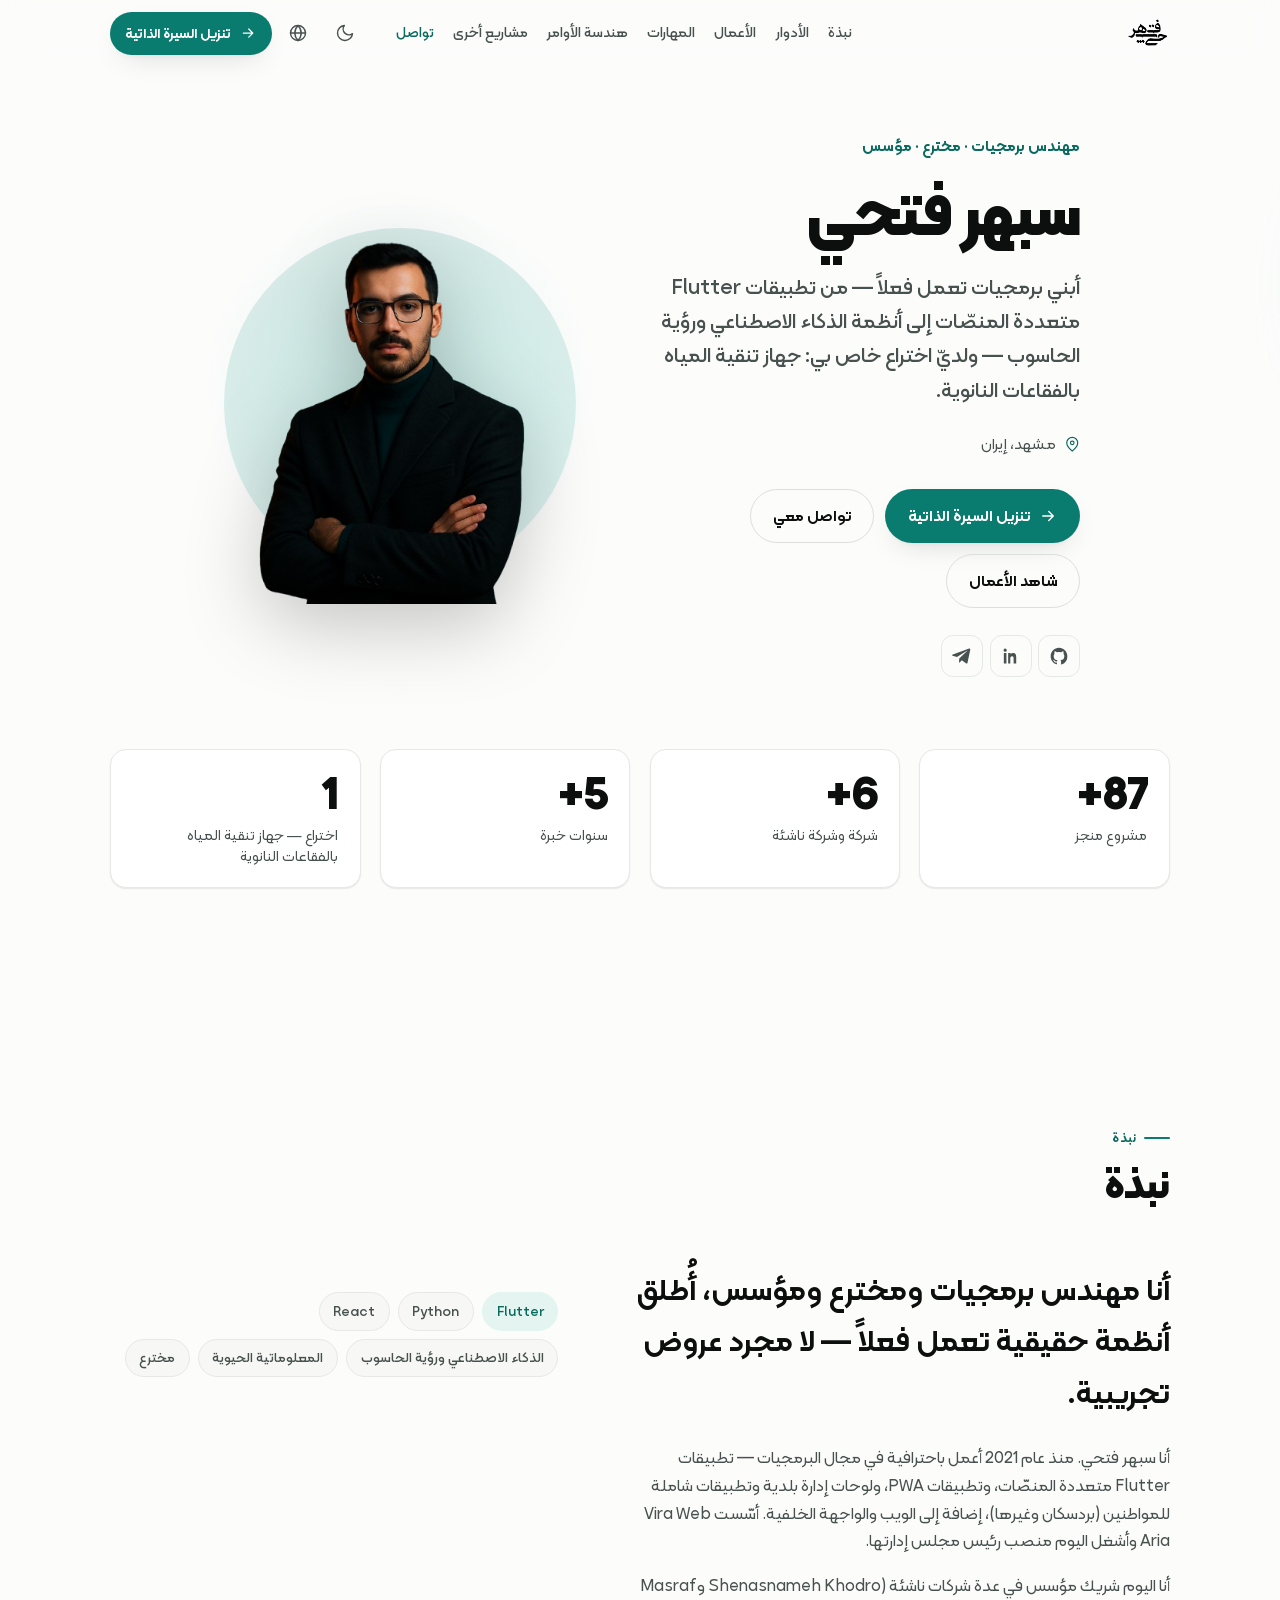
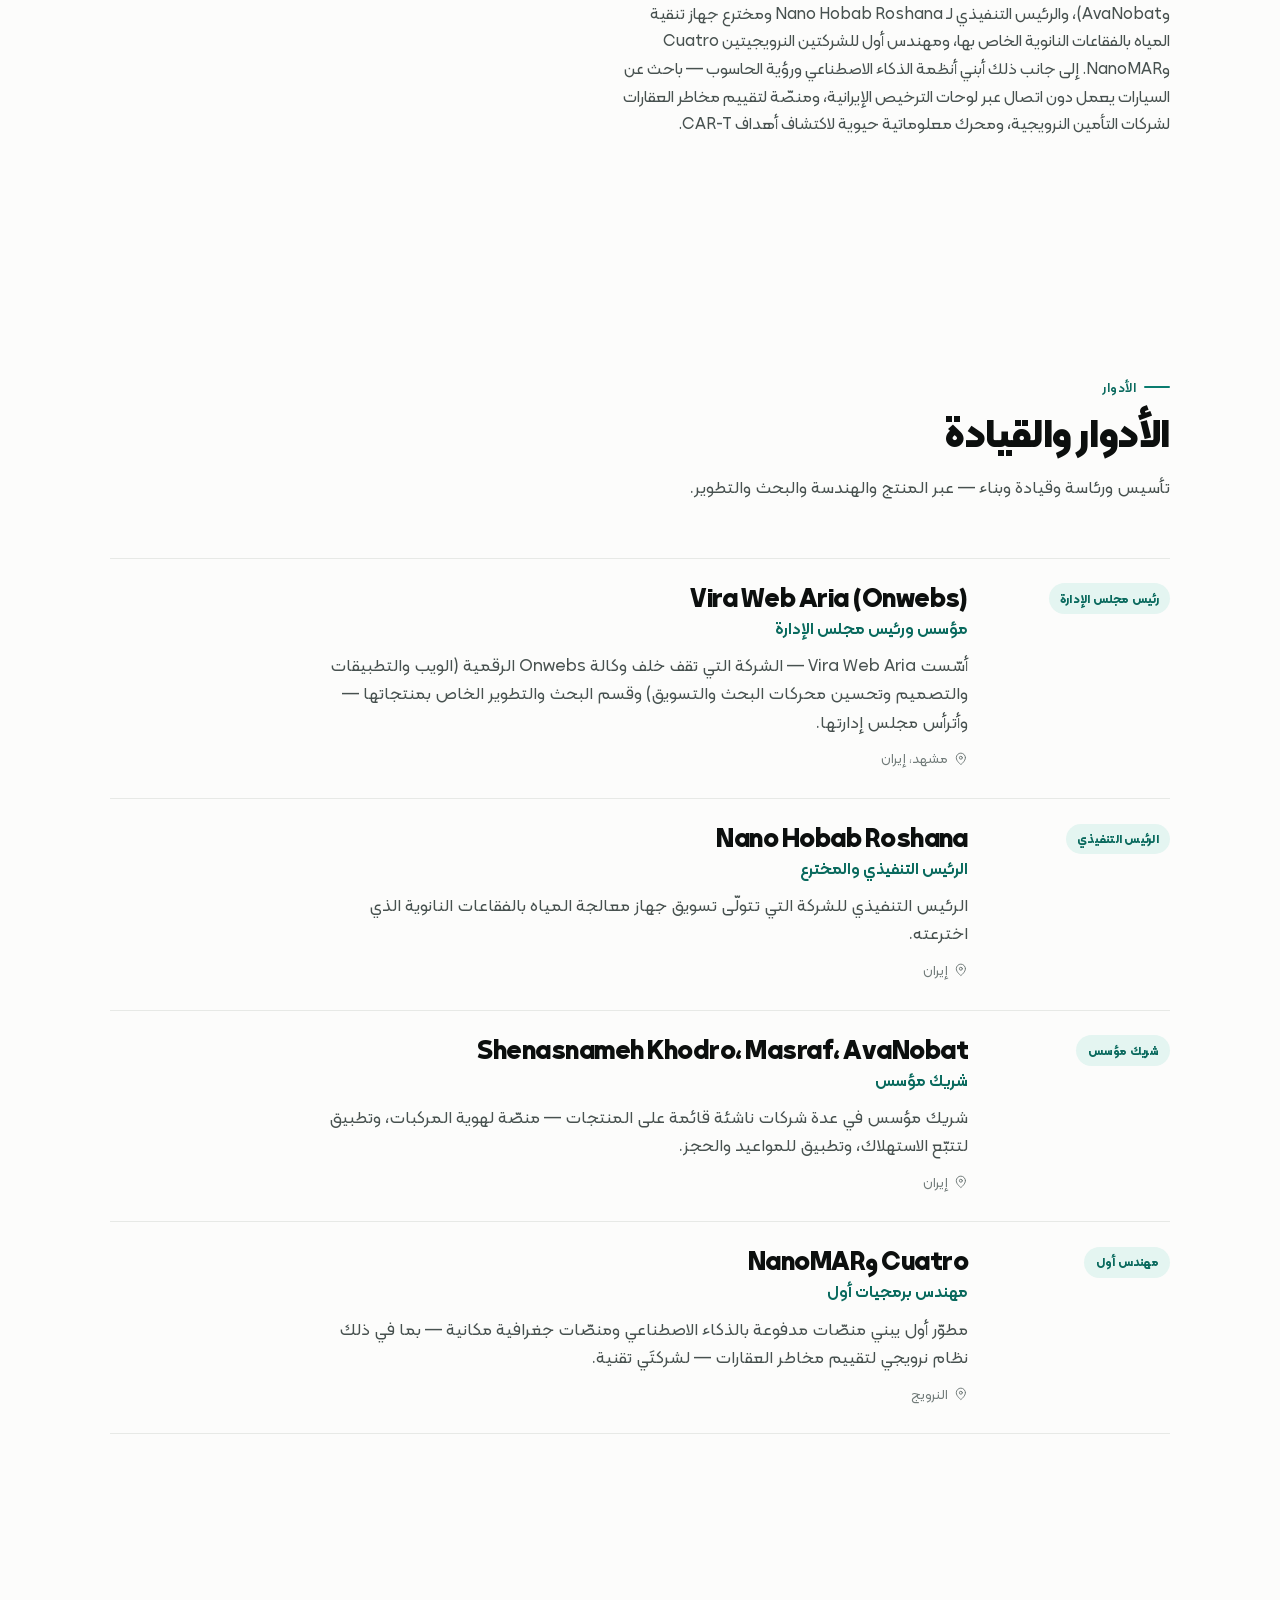
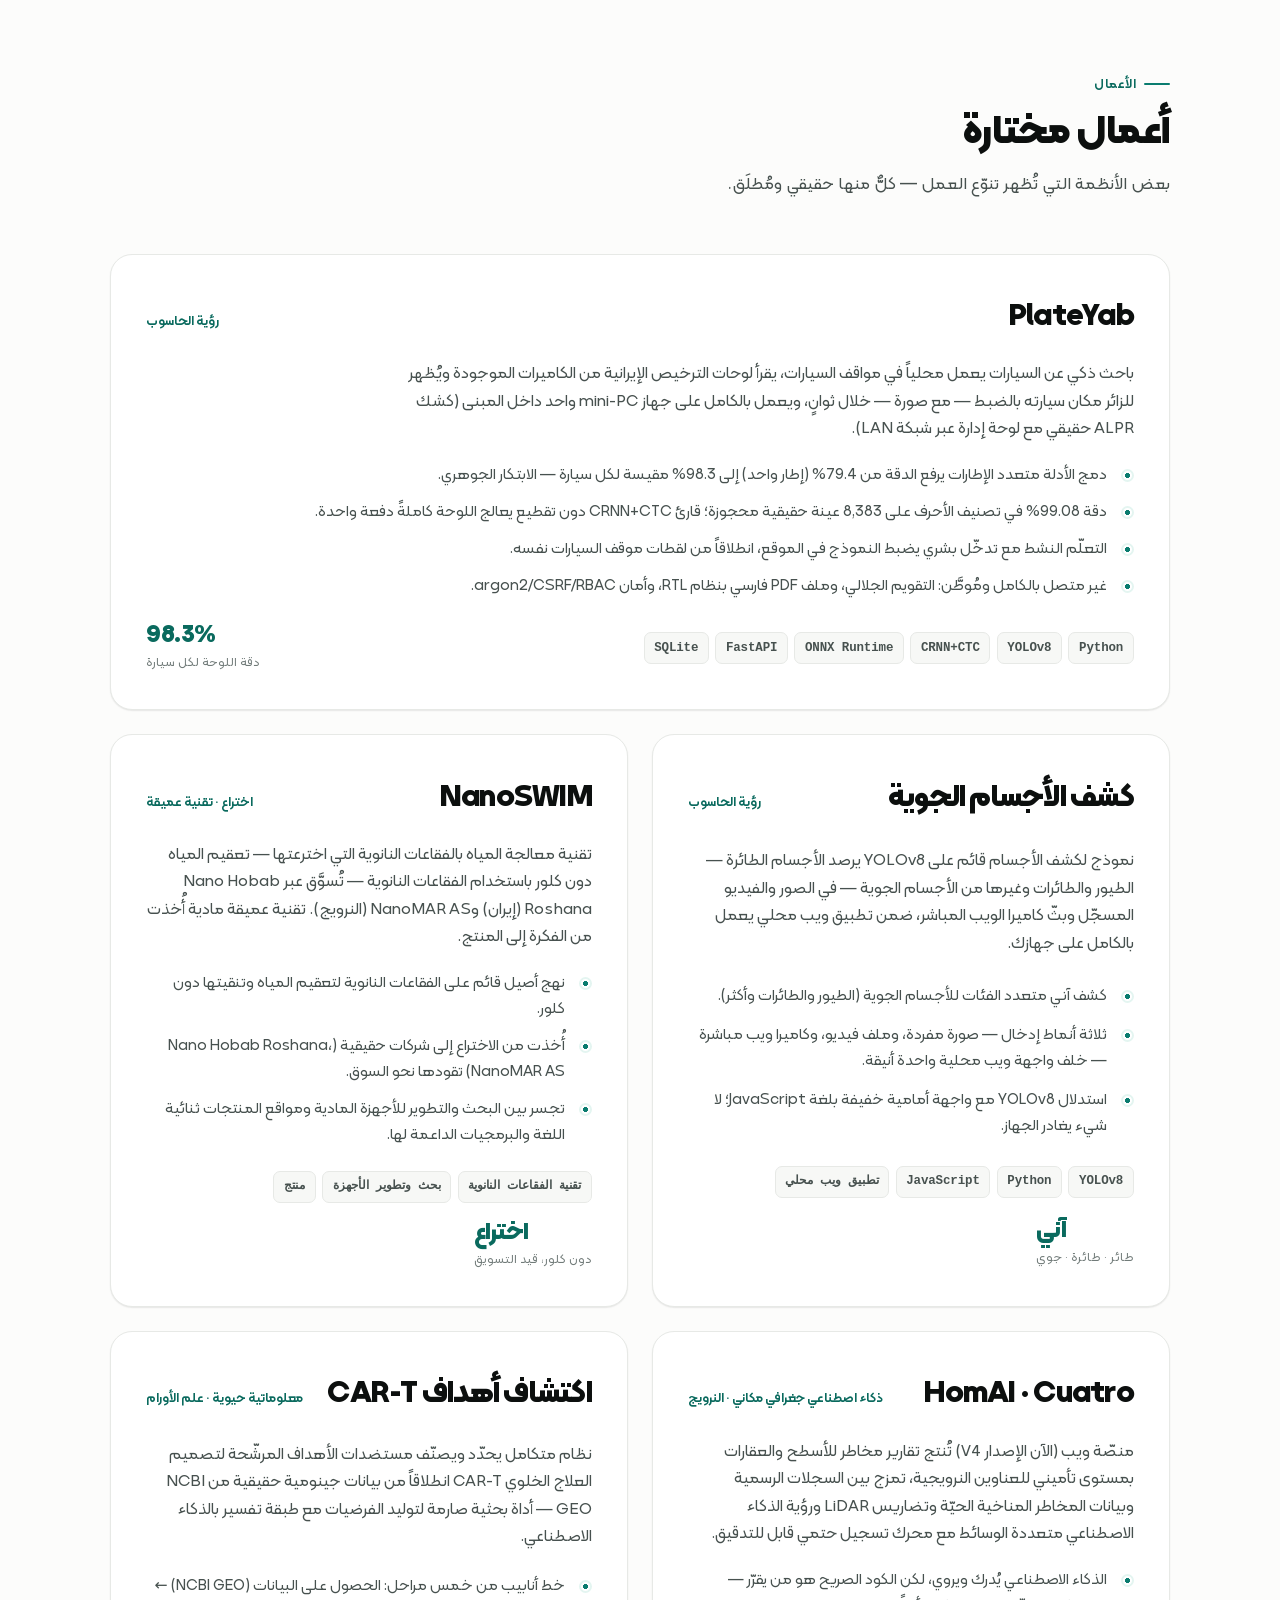
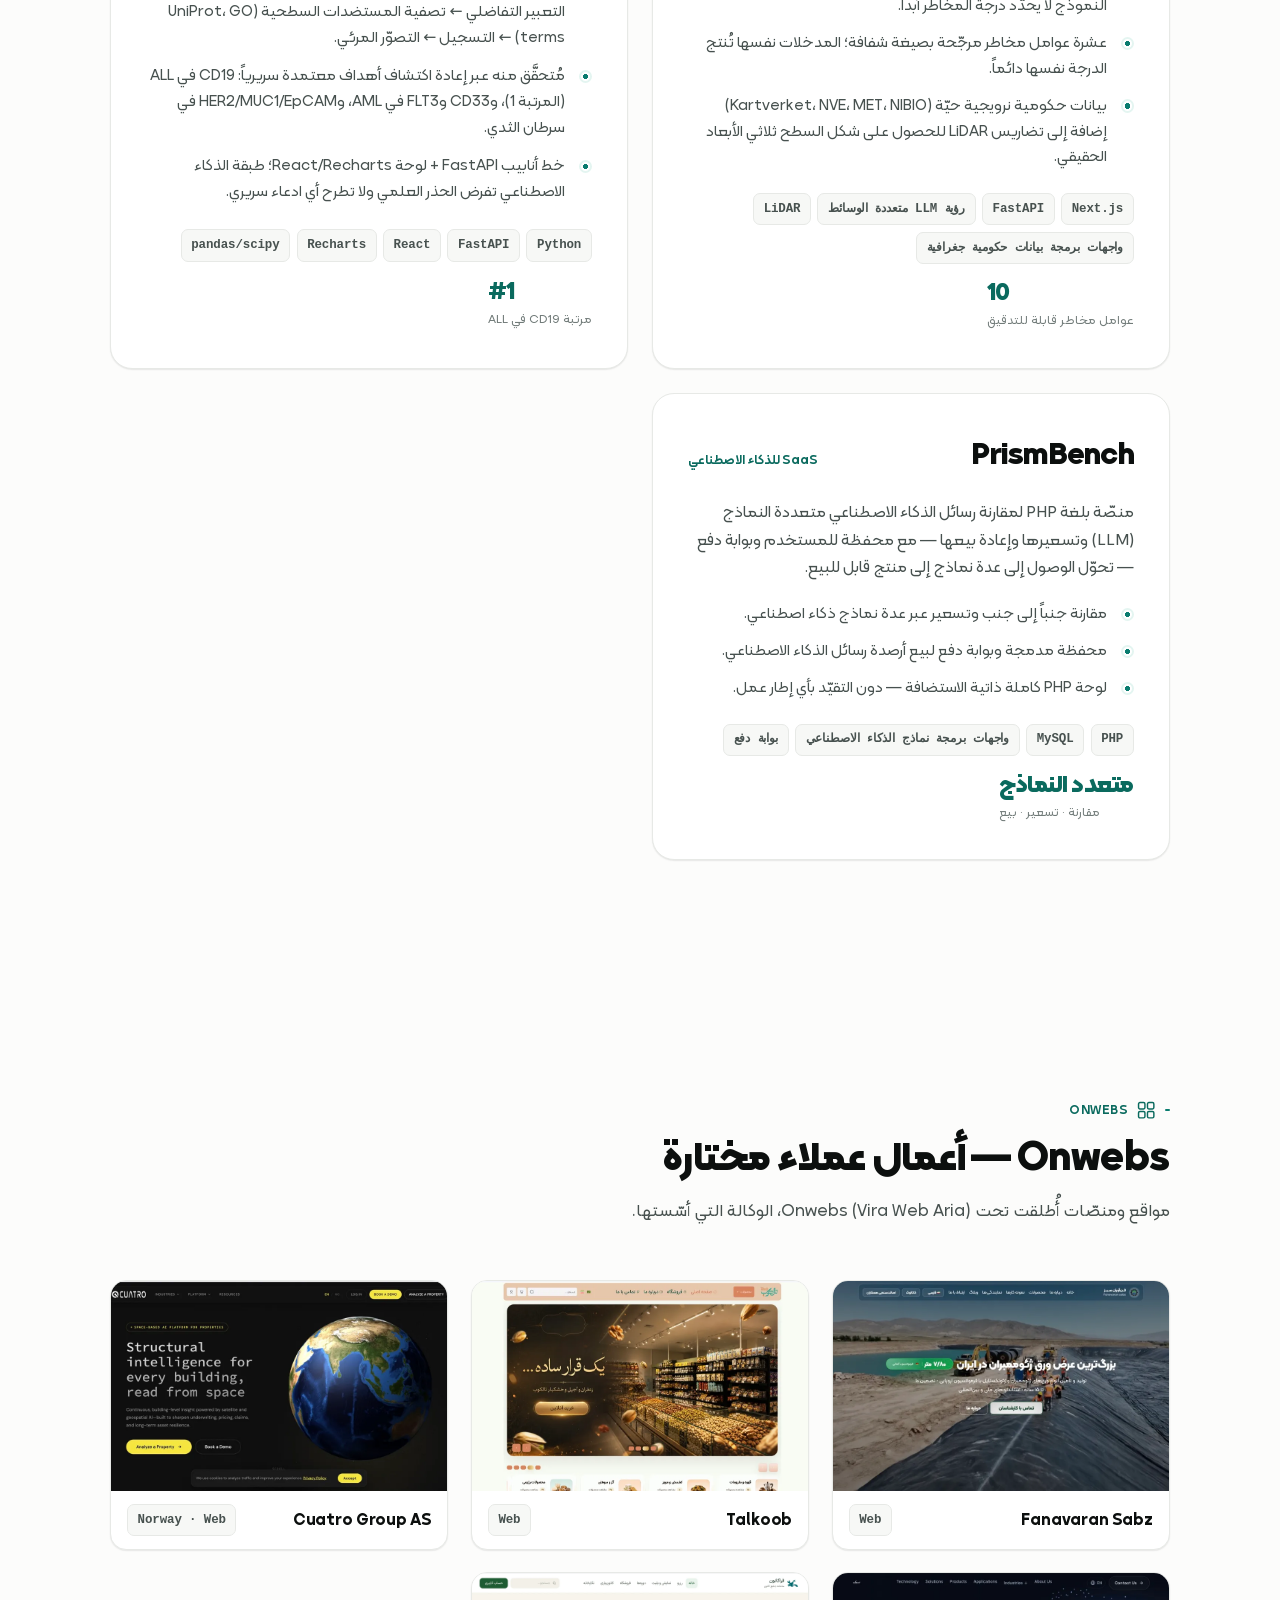
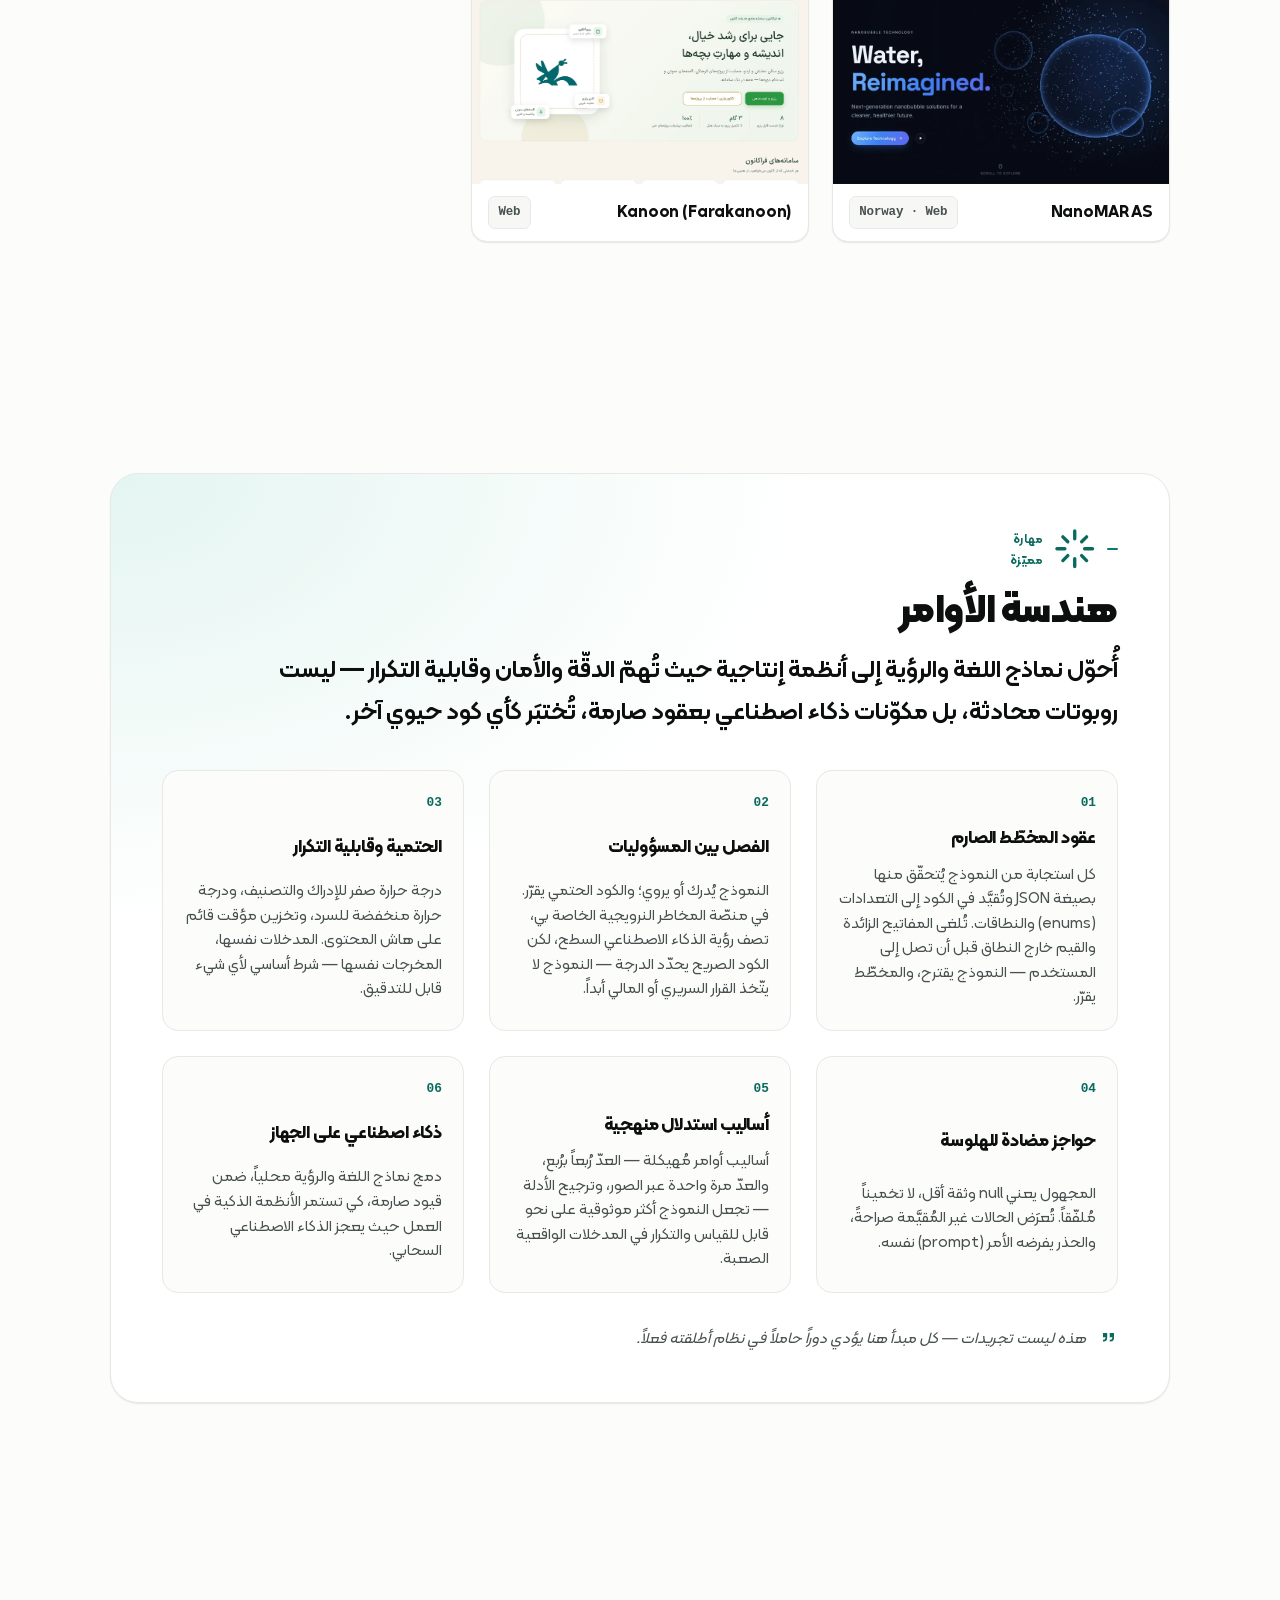
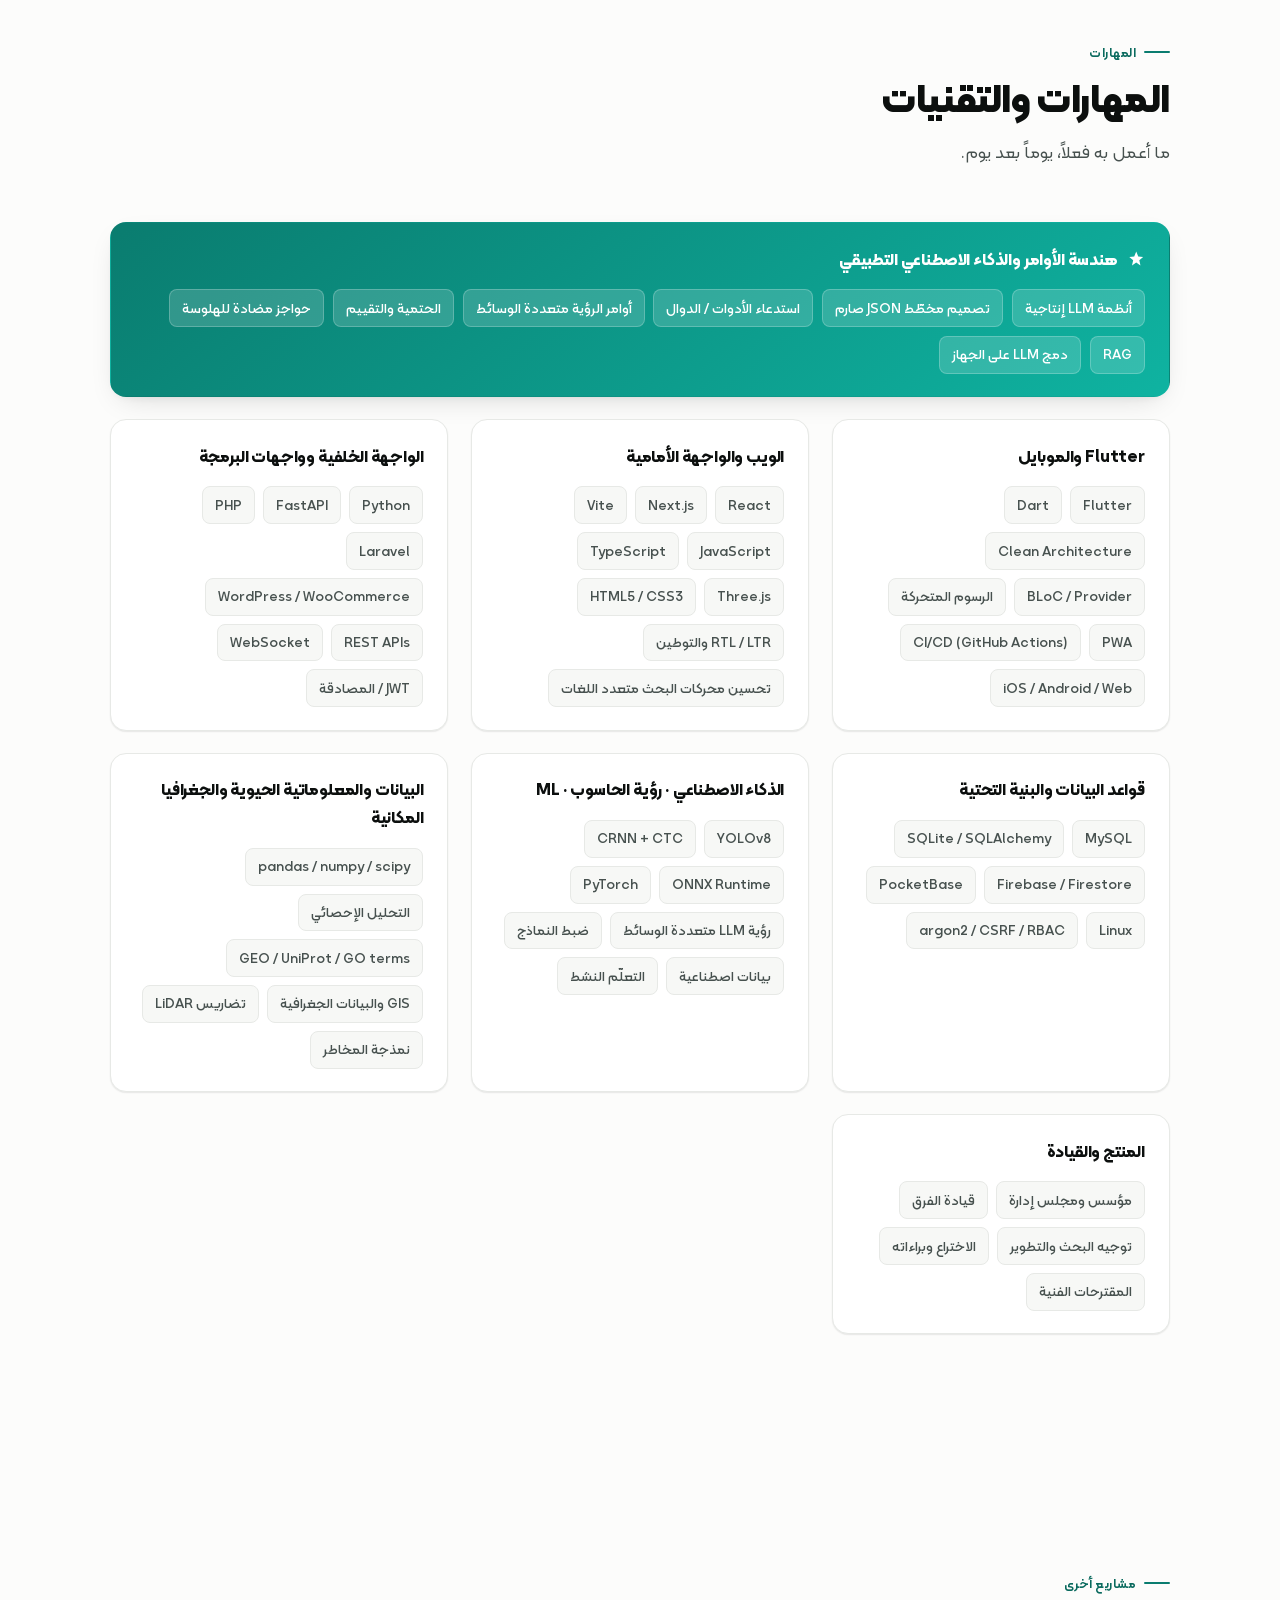
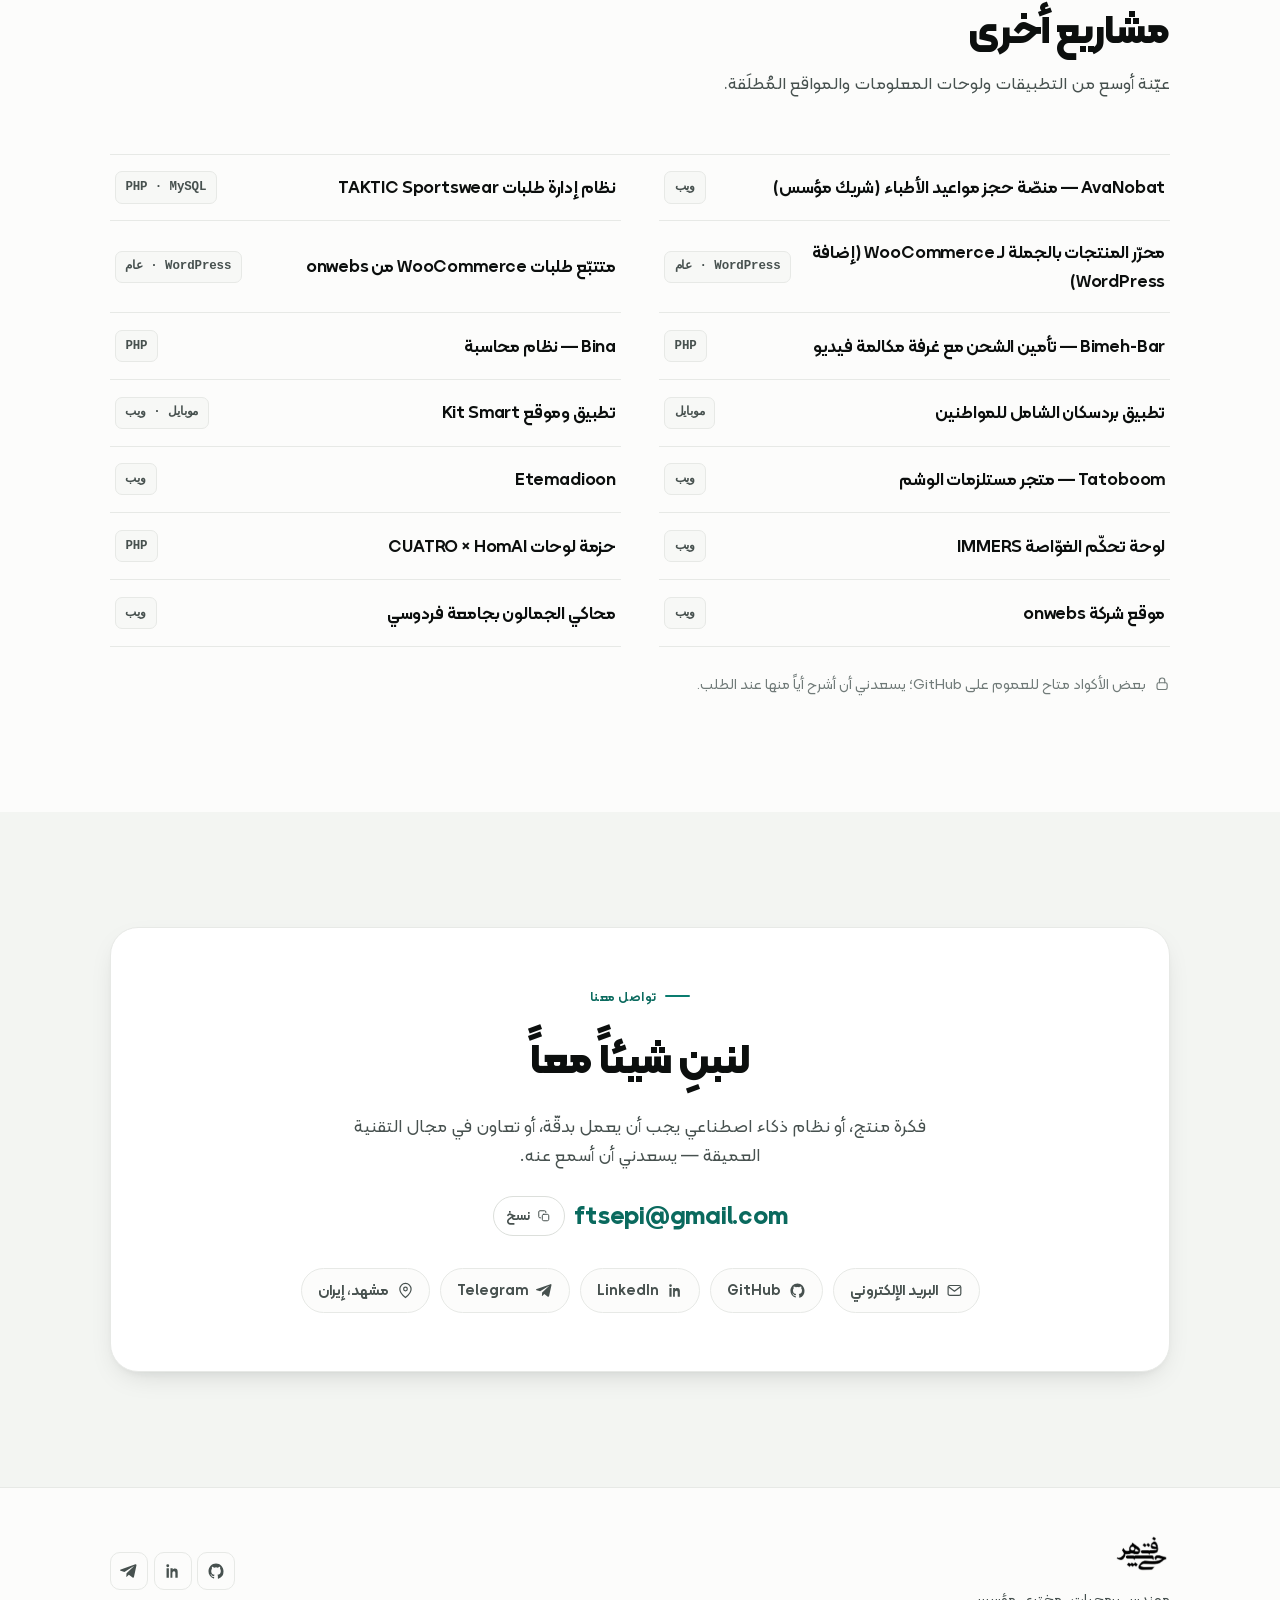
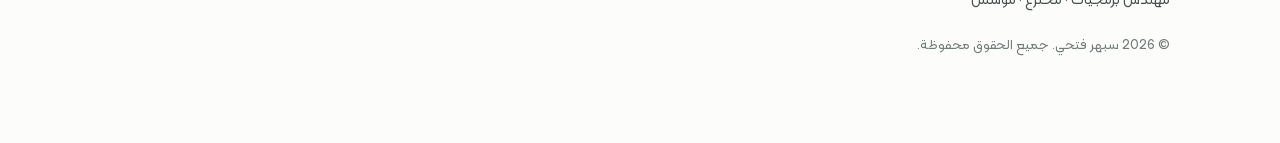
==== commit f0fb4eb7: "Correct brand names to Cuatro and NanoMAR across all languages" ====
--- a/ar/index.html
+++ b/ar/index.html
@@ -6,8 +6,8 @@
   <meta name="color-scheme" content="light dark" />
   <meta name="theme-color" content="#fcfcfb" />
   <title>سبهر فتحي — مهندس برمجيات، مخترع ومؤسس</title>
-  <meta name="description" content="سبهر فتحي يبني برمجيات حقيقية — من تطبيقات Flutter متعددة المنصّات وتطبيقات المدن الشاملة إلى أنظمة الذكاء الاصطناعي ورؤية الحاسوب والمعلوماتية الحيوية. مخترع جهاز تنقية المياه بالفقاعات النانوية، مؤسس ورئيس مجلس إدارة Vira Web Aria، الرئيس التنفيذي لـ Nano Hobab Roshana، ومهندس أول في Quattro وNanomarm. مقيم في مشهد، إيران." />
-  <meta name="keywords" content="سبهر فتحي, مهندس برمجيات, مطوّر Flutter, مخترع, تنقية المياه بالفقاعات النانوية, مؤسس, Vira Web Aria, Nano Hobab Roshana, Quattro, Nanomarm, هندسة الأوامر, رؤية الحاسوب, المعلوماتية الحيوية, Python, FastAPI, React, PHP, مشهد" />
+  <meta name="description" content="سبهر فتحي يبني برمجيات حقيقية — من تطبيقات Flutter متعددة المنصّات وتطبيقات المدن الشاملة إلى أنظمة الذكاء الاصطناعي ورؤية الحاسوب والمعلوماتية الحيوية. مخترع جهاز تنقية المياه بالفقاعات النانوية، مؤسس ورئيس مجلس إدارة Vira Web Aria، الرئيس التنفيذي لـ Nano Hobab Roshana، ومهندس أول في Cuatro وNanoMAR. مقيم في مشهد، إيران." />
+  <meta name="keywords" content="سبهر فتحي, مهندس برمجيات, مطوّر Flutter, مخترع, تنقية المياه بالفقاعات النانوية, مؤسس, Vira Web Aria, Nano Hobab Roshana, Cuatro, NanoMAR, هندسة الأوامر, رؤية الحاسوب, المعلوماتية الحيوية, Python, FastAPI, React, PHP, مشهد" />
   <meta name="author" content="سبهر فتحي" />
   <meta name="robots" content="index, follow, max-image-preview:large" />
   <link rel="canonical" href="https://sep.onwebs.dev/ar/" />
@@ -22,21 +22,21 @@
   <meta property="og:type" content="profile" />
   <meta property="og:site_name" content="سبهر فتحي" />
   <meta property="og:title" content="سبهر فتحي — مهندس برمجيات، مخترع ومؤسس" />
-  <meta property="og:description" content="سبهر فتحي يبني برمجيات حقيقية — من تطبيقات Flutter متعددة المنصّات وتطبيقات المدن الشاملة إلى أنظمة الذكاء الاصطناعي ورؤية الحاسوب والمعلوماتية الحيوية. مخترع جهاز تنقية المياه بالفقاعات النانوية، مؤسس ورئيس مجلس إدارة Vira Web Aria، الرئيس التنفيذي لـ Nano Hobab Roshana، ومهندس أول في Quattro وNanomarm. مقيم في مشهد، إيران." />
+  <meta property="og:description" content="سبهر فتحي يبني برمجيات حقيقية — من تطبيقات Flutter متعددة المنصّات وتطبيقات المدن الشاملة إلى أنظمة الذكاء الاصطناعي ورؤية الحاسوب والمعلوماتية الحيوية. مخترع جهاز تنقية المياه بالفقاعات النانوية، مؤسس ورئيس مجلس إدارة Vira Web Aria، الرئيس التنفيذي لـ Nano Hobab Roshana، ومهندس أول في Cuatro وNanoMAR. مقيم في مشهد، إيران." />
   <meta property="og:url" content="https://sep.onwebs.dev/ar/" />
   <meta property="og:locale" content="ar_AR" />
   <meta property="og:image" content="https://sep.onwebs.dev/assets/images/sepehrfathi.webp" />
   <meta property="og:image:alt" content="سبهر فتحي" />
   <meta name="twitter:card" content="summary_large_image" />
   <meta name="twitter:title" content="سبهر فتحي — مهندس برمجيات، مخترع ومؤسس" />
-  <meta name="twitter:description" content="سبهر فتحي يبني برمجيات حقيقية — من تطبيقات Flutter متعددة المنصّات وتطبيقات المدن الشاملة إلى أنظمة الذكاء الاصطناعي ورؤية الحاسوب والمعلوماتية الحيوية. مخترع جهاز تنقية المياه بالفقاعات النانوية، مؤسس ورئيس مجلس إدارة Vira Web Aria، الرئيس التنفيذي لـ Nano Hobab Roshana، ومهندس أول في Quattro وNanomarm. مقيم في مشهد، إيران." />
+  <meta name="twitter:description" content="سبهر فتحي يبني برمجيات حقيقية — من تطبيقات Flutter متعددة المنصّات وتطبيقات المدن الشاملة إلى أنظمة الذكاء الاصطناعي ورؤية الحاسوب والمعلوماتية الحيوية. مخترع جهاز تنقية المياه بالفقاعات النانوية، مؤسس ورئيس مجلس إدارة Vira Web Aria، الرئيس التنفيذي لـ Nano Hobab Roshana، ومهندس أول في Cuatro وNanoMAR. مقيم في مشهد، إيران." />
   <meta name="twitter:image" content="https://sep.onwebs.dev/assets/images/sepehrfathi.webp" />
   <link rel="icon" type="image/png" sizes="512x512" href="../favicon.png" />
   <link rel="icon" type="image/png" sizes="32x32" href="../favicon-32.png" />
   <link rel="apple-touch-icon" href="../apple-touch-icon.png" />
   <link rel="manifest" href="../manifest.webmanifest" />
   <link rel="stylesheet" href="../assets/css/styles.css" />
-  <script type="application/ld+json">{"@context":"https://schema.org","@type":"Person","name":"سبهر فتحي","jobTitle":"مهندس برمجيات · مخترع · مؤسس","description":"سبهر فتحي يبني برمجيات حقيقية — من تطبيقات Flutter متعددة المنصّات وتطبيقات المدن الشاملة إلى أنظمة الذكاء الاصطناعي ورؤية الحاسوب والمعلوماتية الحيوية. مخترع جهاز تنقية المياه بالفقاعات النانوية، مؤسس ورئيس مجلس إدارة Vira Web Aria، الرئيس التنفيذي لـ Nano Hobab Roshana، ومهندس أول في Quattro وNanomarm. مقيم في مشهد، إيران.","url":"https://sep.onwebs.dev/ar/","email":"mailto:ftsepi@gmail.com","address":{"@type":"PostalAddress","addressLocality":"Mashhad","addressCountry":"IR"},"sameAs":["https://github.com/sepehrfathi","https://www.linkedin.com/in/sepehr-fathi","https://t.me/sepehrfathi"],"knowsAbout":["Prompt Engineering","Applied AI","Computer Vision","Bioinformatics","CAR-T","Geospatial Intelligence","Offline-first systems"],"worksFor":[{"@type":"Organization","name":"Vira Web Aria"},{"@type":"Organization","name":"Nano Hobab Roshana"}]}</script>
+  <script type="application/ld+json">{"@context":"https://schema.org","@type":"Person","name":"سبهر فتحي","jobTitle":"مهندس برمجيات · مخترع · مؤسس","description":"سبهر فتحي يبني برمجيات حقيقية — من تطبيقات Flutter متعددة المنصّات وتطبيقات المدن الشاملة إلى أنظمة الذكاء الاصطناعي ورؤية الحاسوب والمعلوماتية الحيوية. مخترع جهاز تنقية المياه بالفقاعات النانوية، مؤسس ورئيس مجلس إدارة Vira Web Aria، الرئيس التنفيذي لـ Nano Hobab Roshana، ومهندس أول في Cuatro وNanoMAR. مقيم في مشهد، إيران.","url":"https://sep.onwebs.dev/ar/","email":"mailto:ftsepi@gmail.com","address":{"@type":"PostalAddress","addressLocality":"Mashhad","addressCountry":"IR"},"sameAs":["https://github.com/sepehrfathi","https://www.linkedin.com/in/sepehr-fathi","https://t.me/sepehrfathi"],"knowsAbout":["Prompt Engineering","Applied AI","Computer Vision","Bioinformatics","CAR-T","Geospatial Intelligence","Offline-first systems"],"worksFor":[{"@type":"Organization","name":"Vira Web Aria"},{"@type":"Organization","name":"Nano Hobab Roshana"}]}</script>
 </head>
 <body>
   <header class="header">
@@ -100,7 +100,7 @@
         <div class="about__grid">
           <div>
             <p class="about__lead reveal">أنا مهندس برمجيات ومخترع ومؤسس، أُطلق أنظمة حقيقية تعمل فعلاً — لا مجرد عروض تجريبية.</p>
-            <div class="about__body"><p>أنا سبهر فتحي. منذ عام 2021 أعمل باحترافية في مجال البرمجيات — تطبيقات Flutter متعددة المنصّات، وتطبيقات PWA، ولوحات إدارة بلدية وتطبيقات شاملة للمواطنين (بردسكان وغيرها)، إضافة إلى الويب والواجهة الخلفية. أسّست Vira Web Aria وأشغل اليوم منصب رئيس مجلس إدارتها.</p><p>أنا اليوم شريك مؤسس في عدة شركات ناشئة (Shenasnameh Khodro وMasraf وAvaNobat)، والرئيس التنفيذي لـ Nano Hobab Roshana ومخترع جهاز تنقية المياه بالفقاعات النانوية الخاص بها، ومهندس أول للشركتين النرويجيتين Quattro وNanomarm. إلى جانب ذلك أبني أنظمة الذكاء الاصطناعي ورؤية الحاسوب — باحث عن السيارات يعمل دون اتصال عبر لوحات الترخيص الإيرانية، ومنصّة لتقييم مخاطر العقارات لشركات التأمين النرويجية، ومحرك معلوماتية حيوية لاكتشاف أهداف CAR-T.</p></div>
+            <div class="about__body"><p>أنا سبهر فتحي. منذ عام 2021 أعمل باحترافية في مجال البرمجيات — تطبيقات Flutter متعددة المنصّات، وتطبيقات PWA، ولوحات إدارة بلدية وتطبيقات شاملة للمواطنين (بردسكان وغيرها)، إضافة إلى الويب والواجهة الخلفية. أسّست Vira Web Aria وأشغل اليوم منصب رئيس مجلس إدارتها.</p><p>أنا اليوم شريك مؤسس في عدة شركات ناشئة (Shenasnameh Khodro وMasraf وAvaNobat)، والرئيس التنفيذي لـ Nano Hobab Roshana ومخترع جهاز تنقية المياه بالفقاعات النانوية الخاص بها، ومهندس أول للشركتين النرويجيتين Cuatro وNanoMAR. إلى جانب ذلك أبني أنظمة الذكاء الاصطناعي ورؤية الحاسوب — باحث عن السيارات يعمل دون اتصال عبر لوحات الترخيص الإيرانية، ومنصّة لتقييم مخاطر العقارات لشركات التأمين النرويجية، ومحرك معلوماتية حيوية لاكتشاف أهداف CAR-T.</p></div>
           </div>
           <div class="reveal">
             <div class="about__chips"><span class="chip chip--brand">Flutter</span><span class="chip">Python</span><span class="chip">React</span><span class="chip">الذكاء الاصطناعي ورؤية الحاسوب</span><span class="chip">المعلوماتية الحيوية</span><span class="chip">مخترع</span></div>
@@ -148,7 +148,7 @@
       <article class="role reveal">
         <div><span class="role__badge">مهندس أول</span></div>
         <div class="role__main">
-          <h3 class="role__org">Quattro وNanomarm</h3>
+          <h3 class="role__org">Cuatro وNanoMAR</h3>
           <div class="role__role">مهندس برمجيات أول</div>
           <p class="role__detail">مطوّر أول يبني منصّات مدفوعة بالذكاء الاصطناعي ومنصّات جغرافية مكانية — بما في ذلك نظام نرويجي لتقييم مخاطر العقارات — لشركتَي تقنية.</p>
           <span class="role__loc"><svg viewBox="0 0 24 24" fill="none" stroke="currentColor" stroke-width="1.7" stroke-linecap="round" stroke-linejoin="round"><path d="M20 10c0 6-8 12-8 12s-8-6-8-12a8 8 0 0 1 16 0Z"/><circle cx="12" cy="10" r="2.6"/></svg>النرويج</span>
@@ -438,7 +438,7 @@
           <p>شريك مؤسس في عدة شركات ناشئة قائمة على المنتجات — منصّة لهوية المركبات، وتطبيق لتتبّع الاستهلاك، وتطبيق للمواعيد والحجز.</p>
         </div>
         <div class="r-exp">
-          <div class="r-exp-h"><span class="r-exp-org">Quattro وNanomarm</span><span class="r-exp-loc">النرويج</span></div>
+          <div class="r-exp-h"><span class="r-exp-org">Cuatro وNanoMAR</span><span class="r-exp-loc">النرويج</span></div>
           <div class="r-exp-role">مهندس برمجيات أول</div>
           <p>مطوّر أول يبني منصّات مدفوعة بالذكاء الاصطناعي ومنصّات جغرافية مكانية — بما في ذلك نظام نرويجي لتقييم مخاطر العقارات — لشركتَي تقنية.</p>
         </div></div>
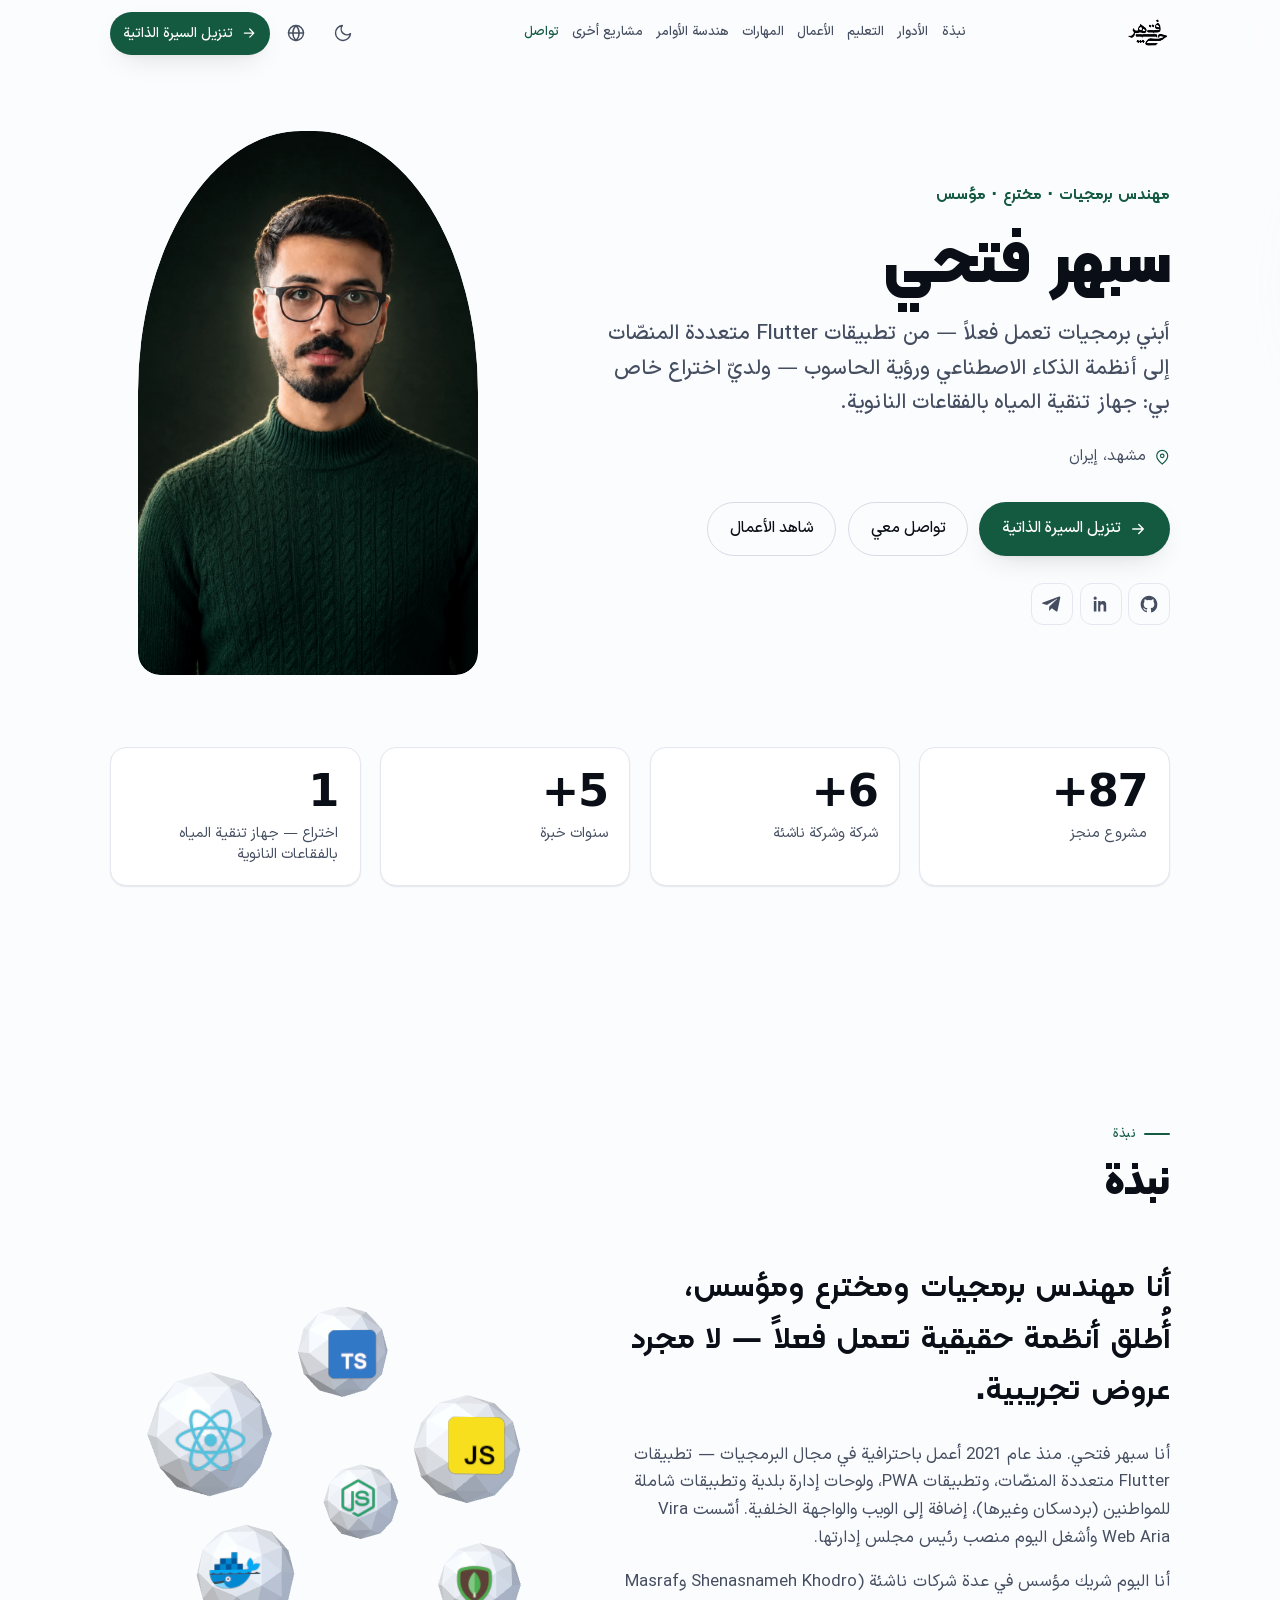
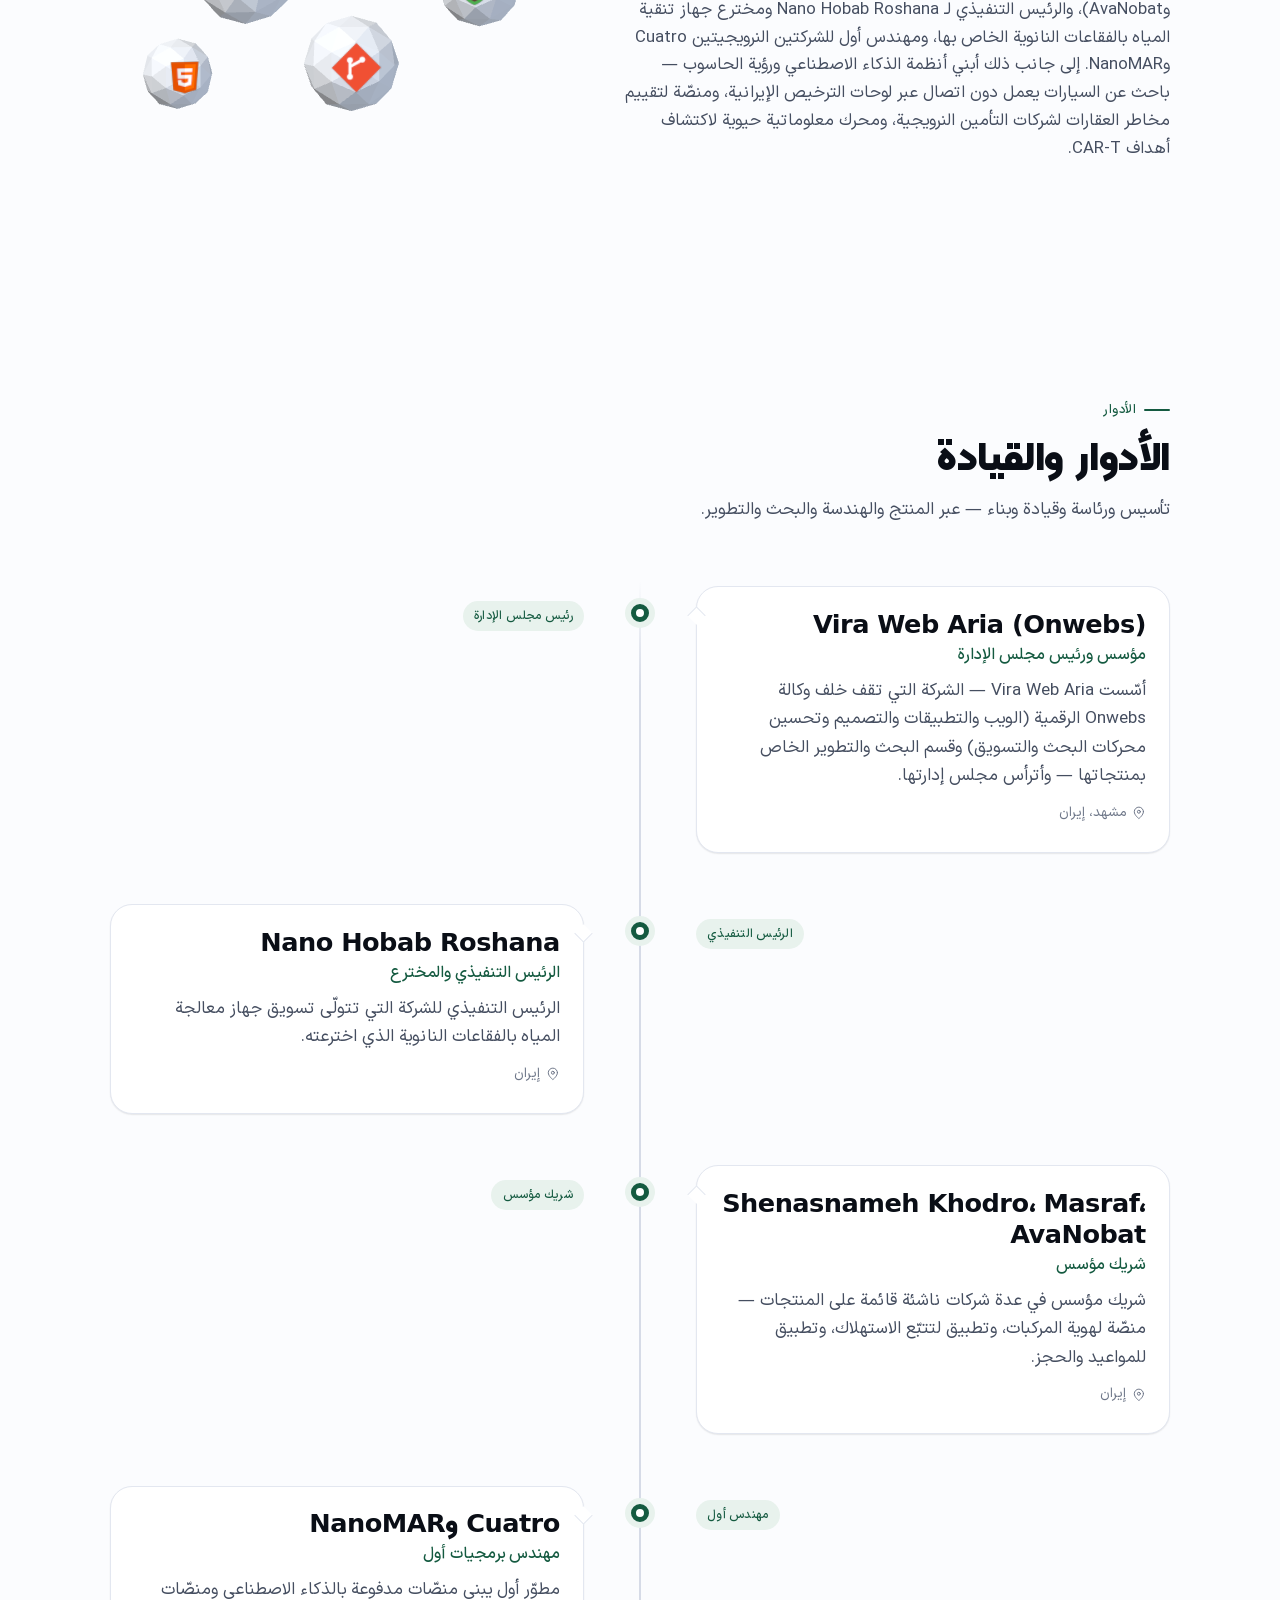
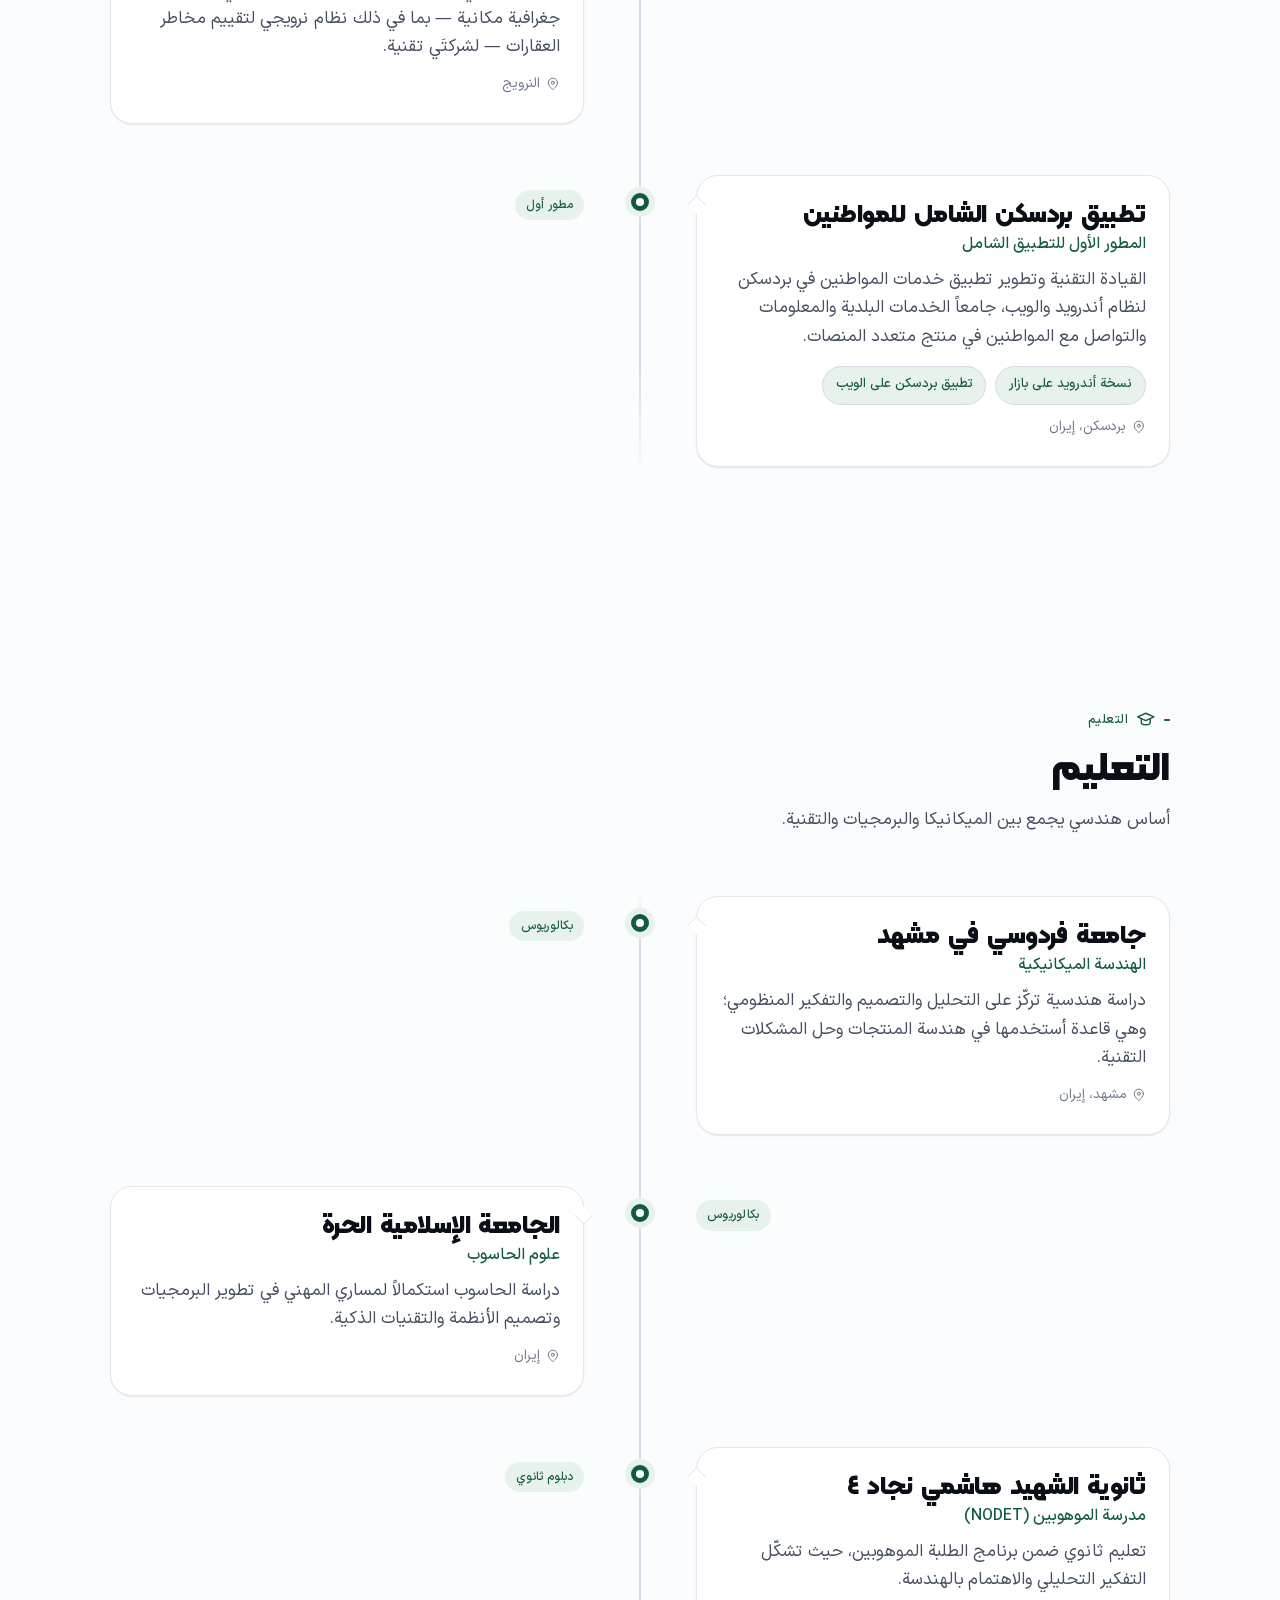
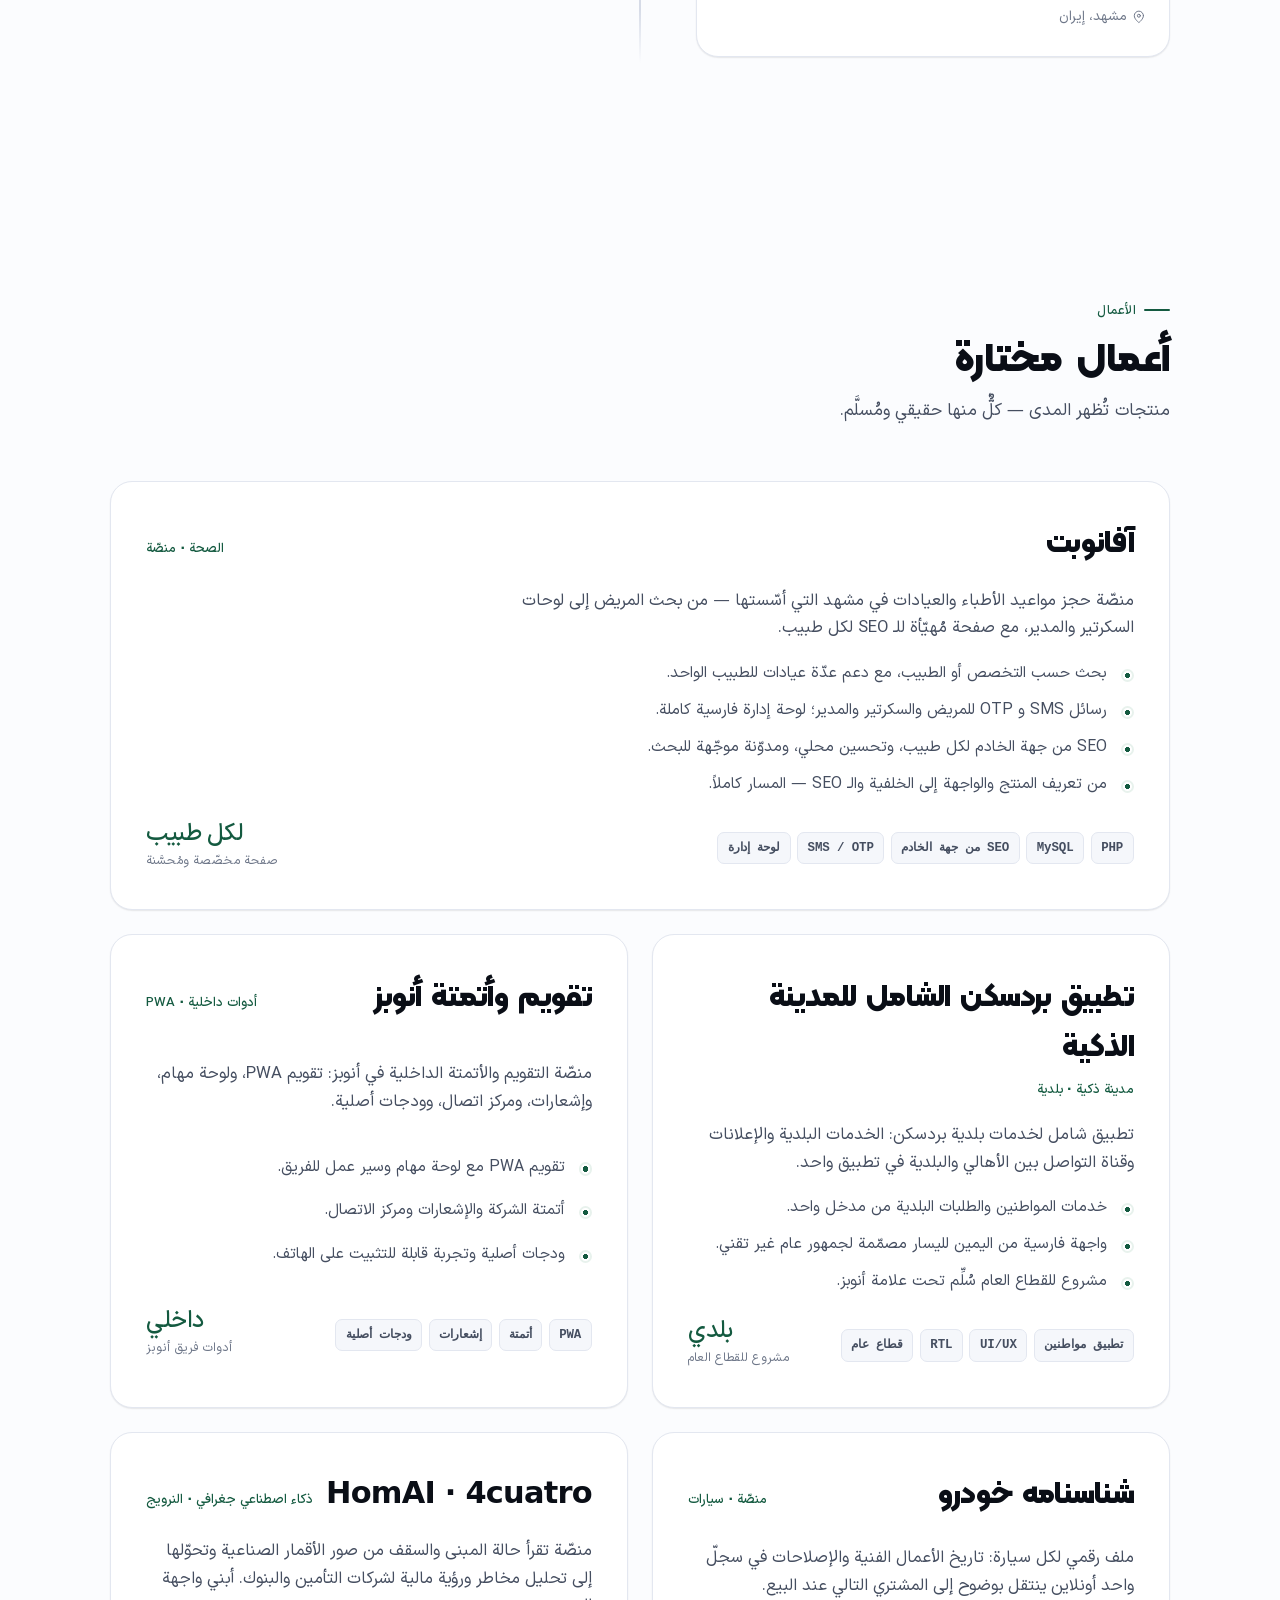
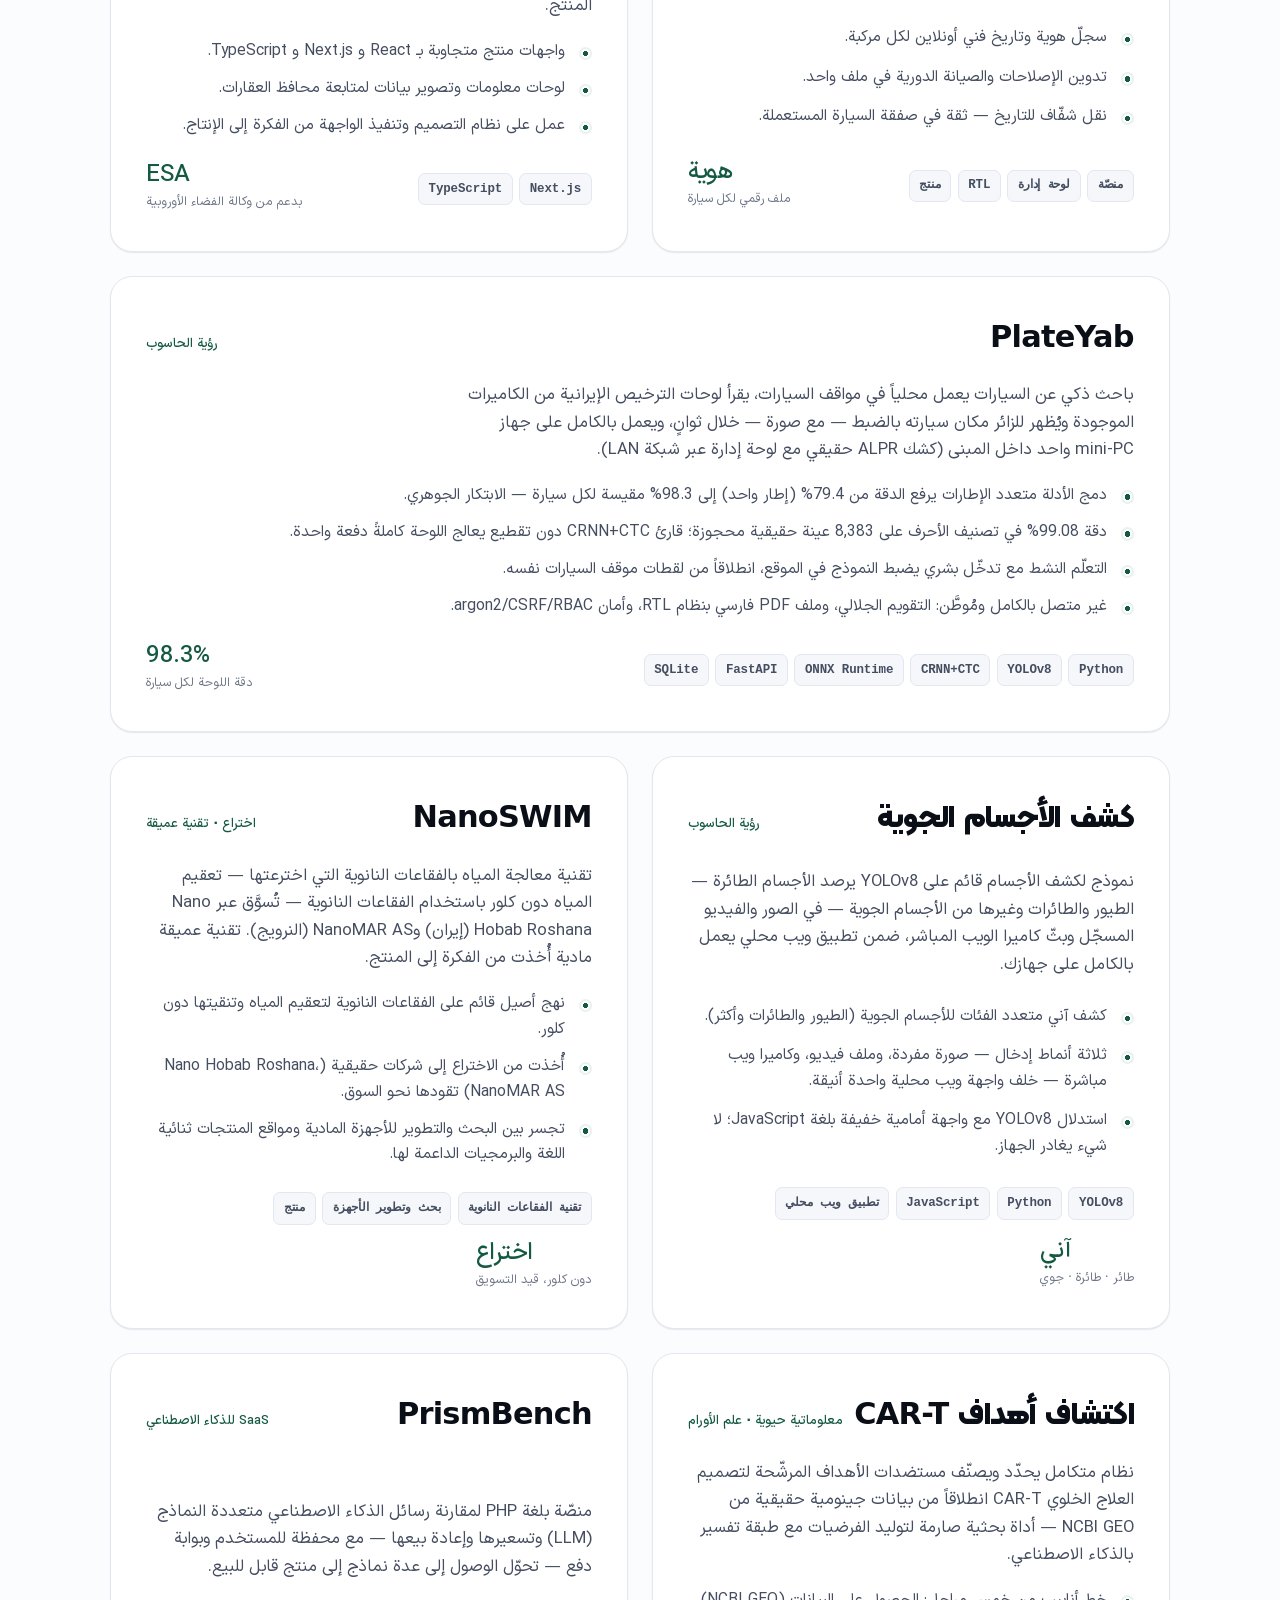
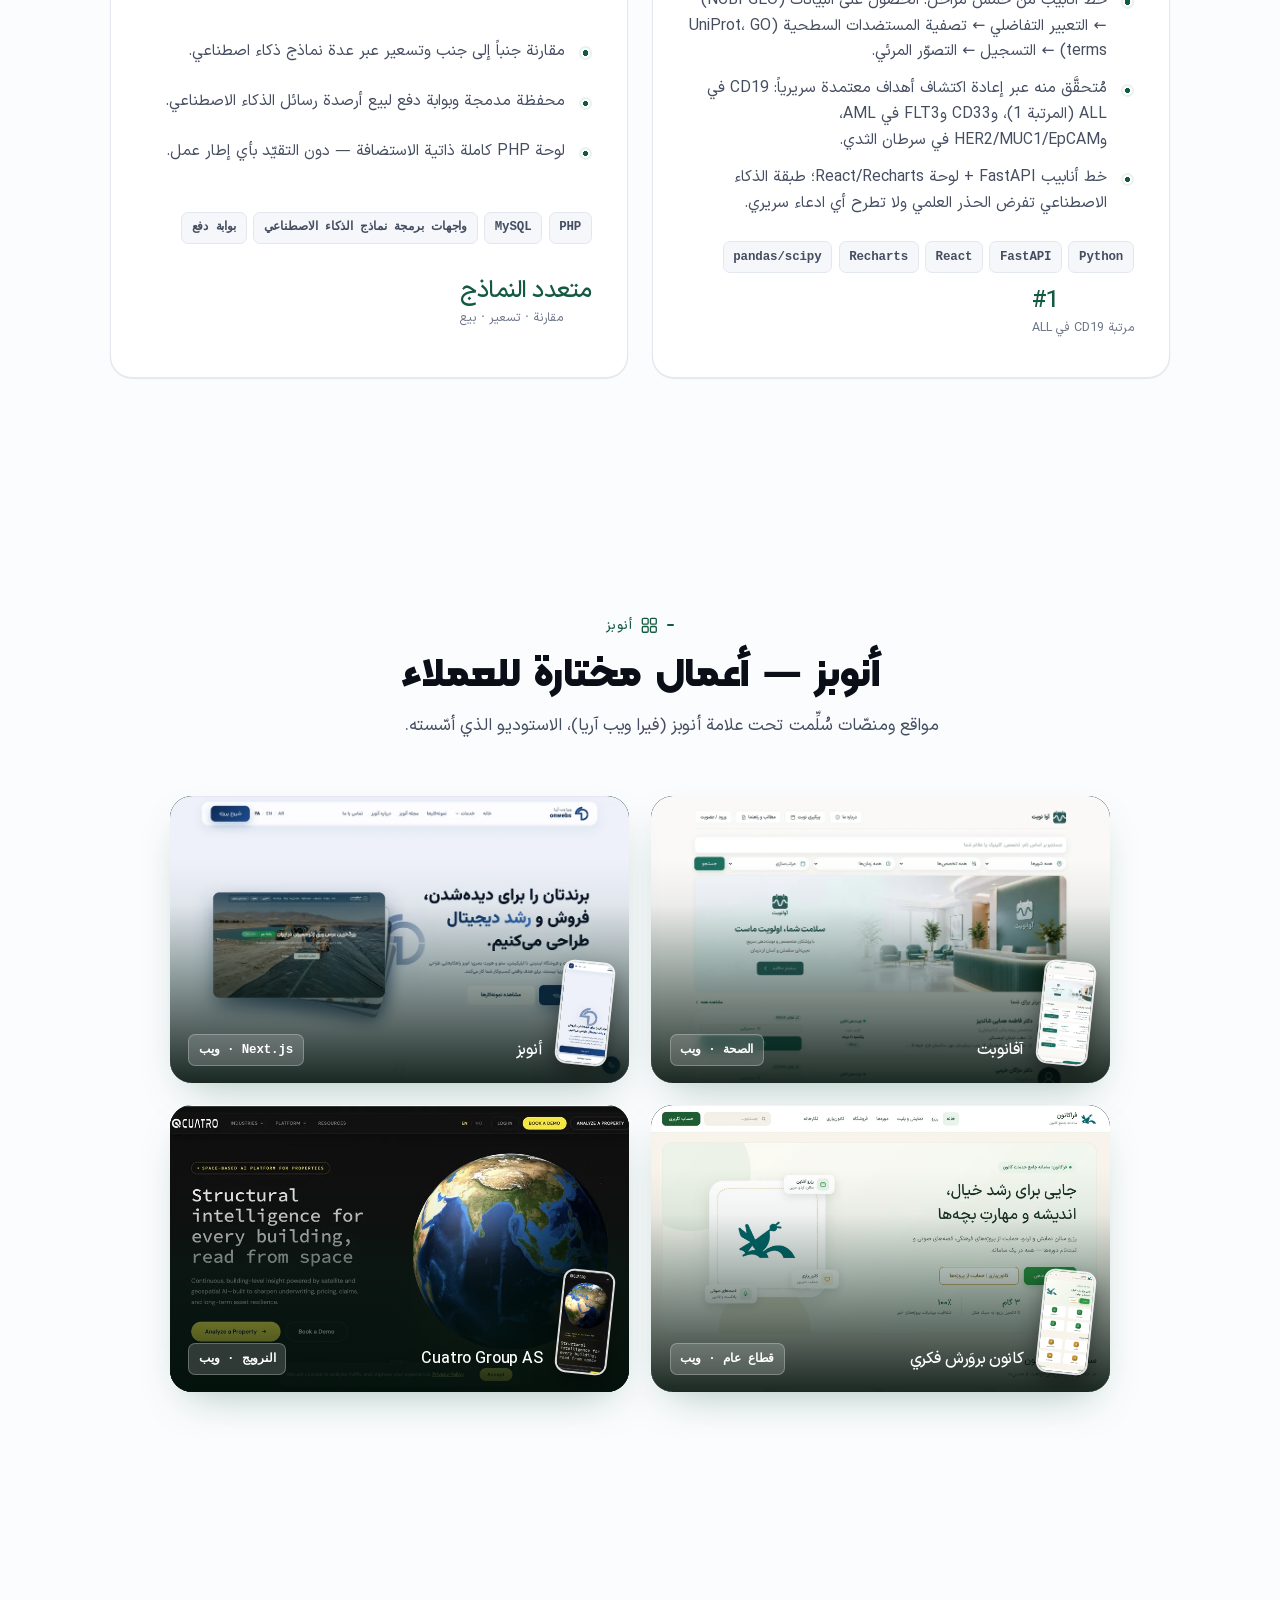
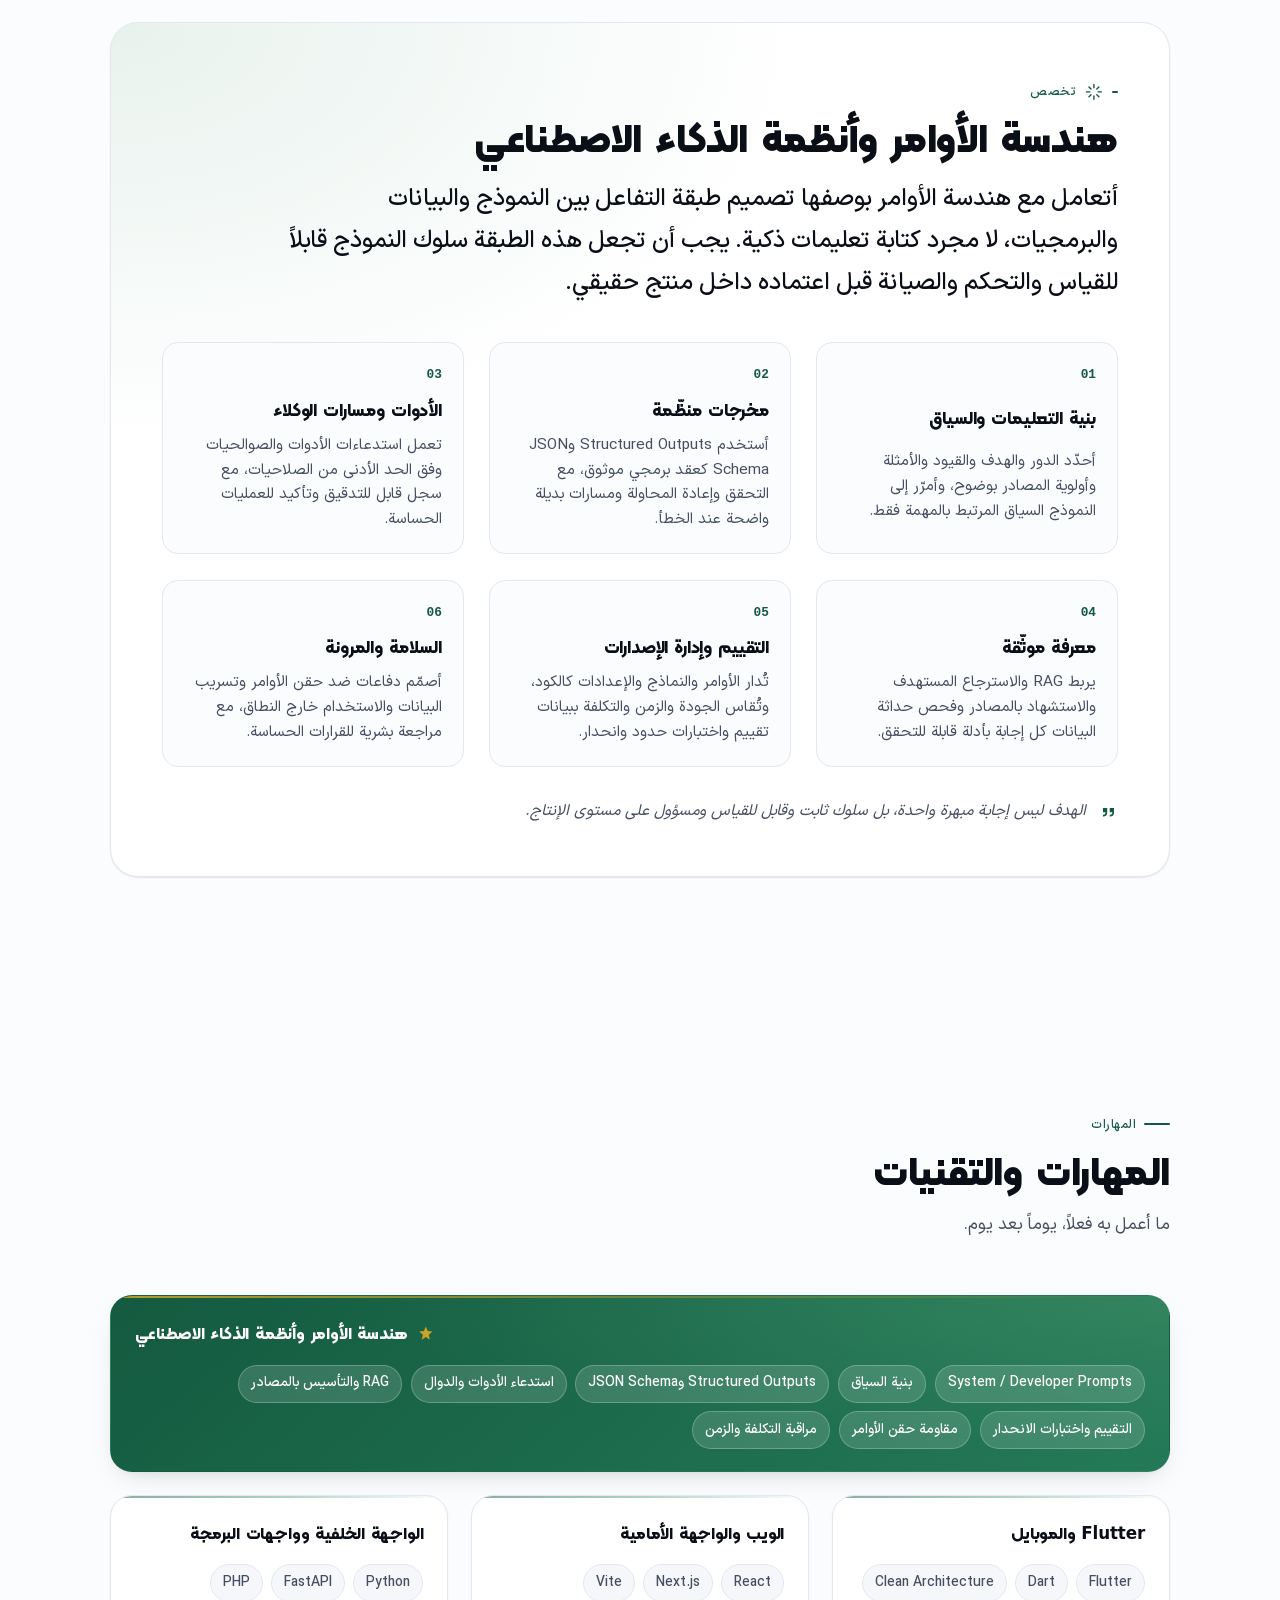
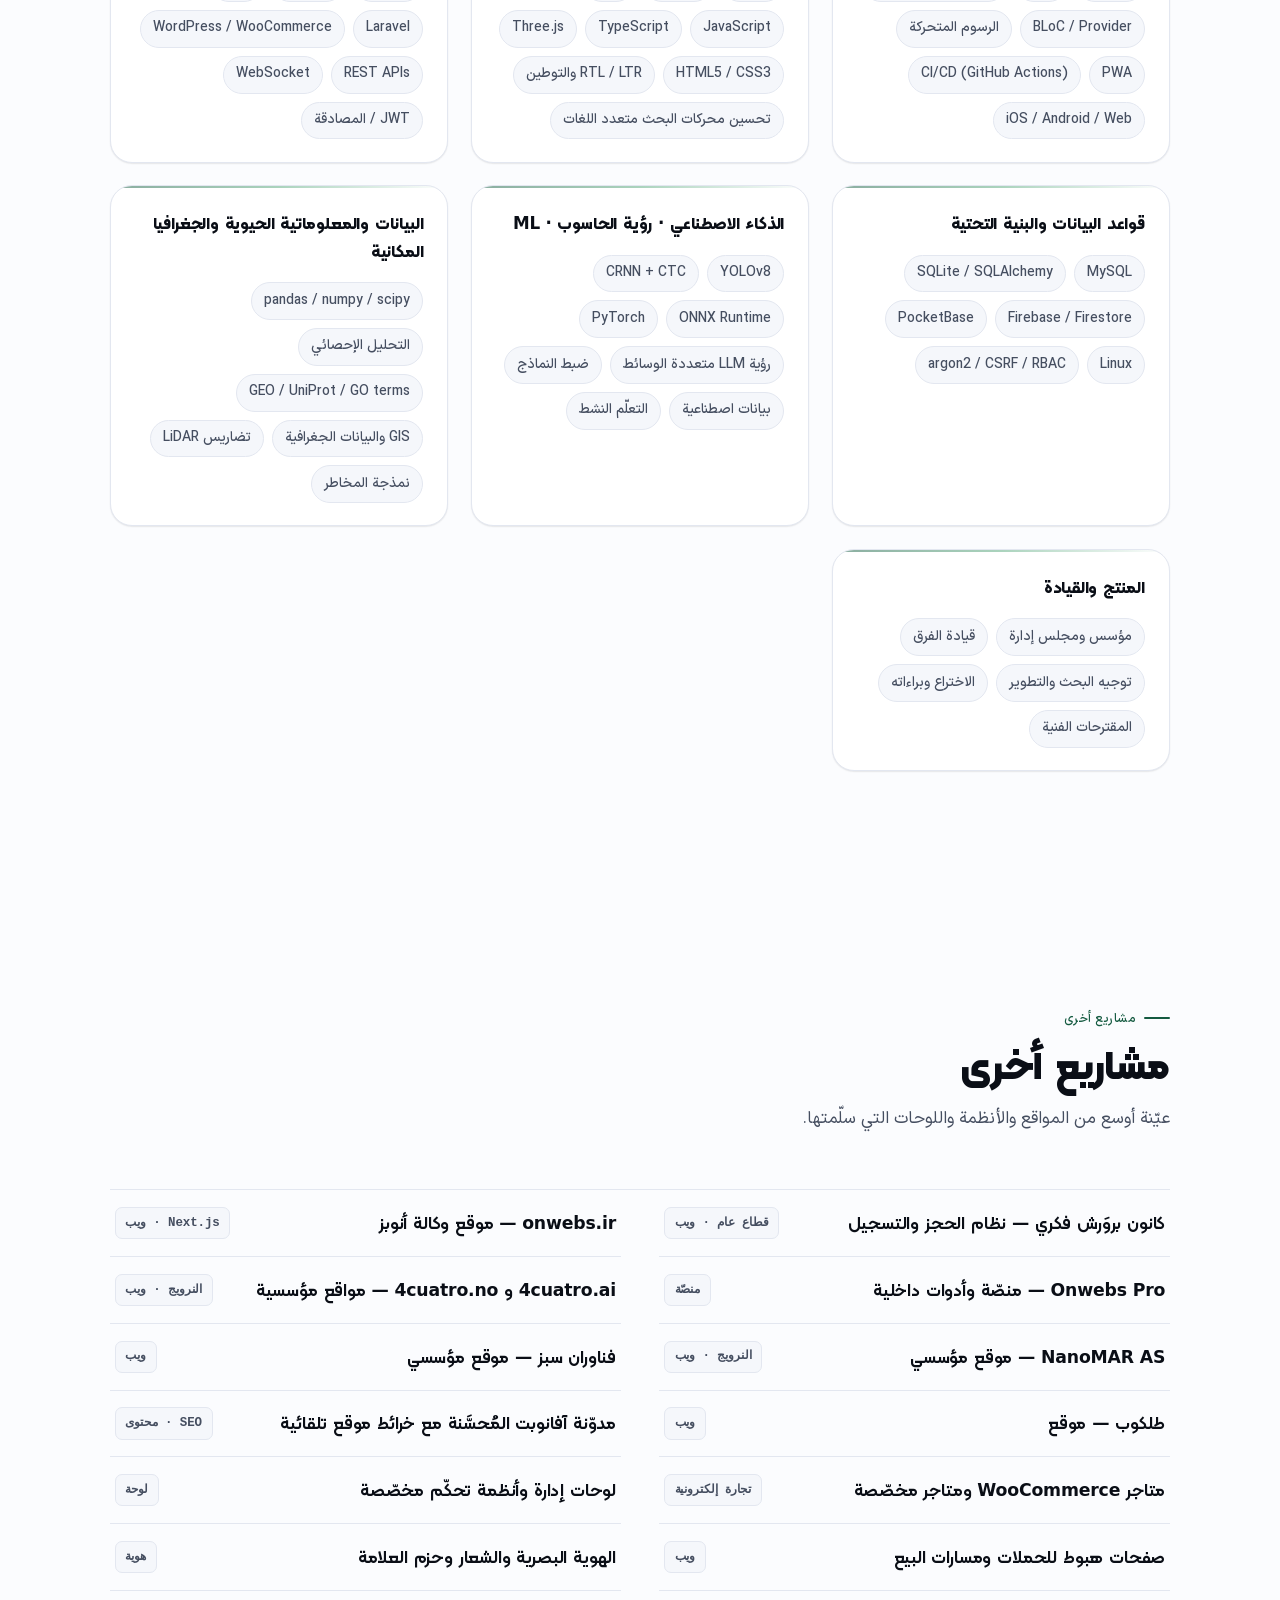
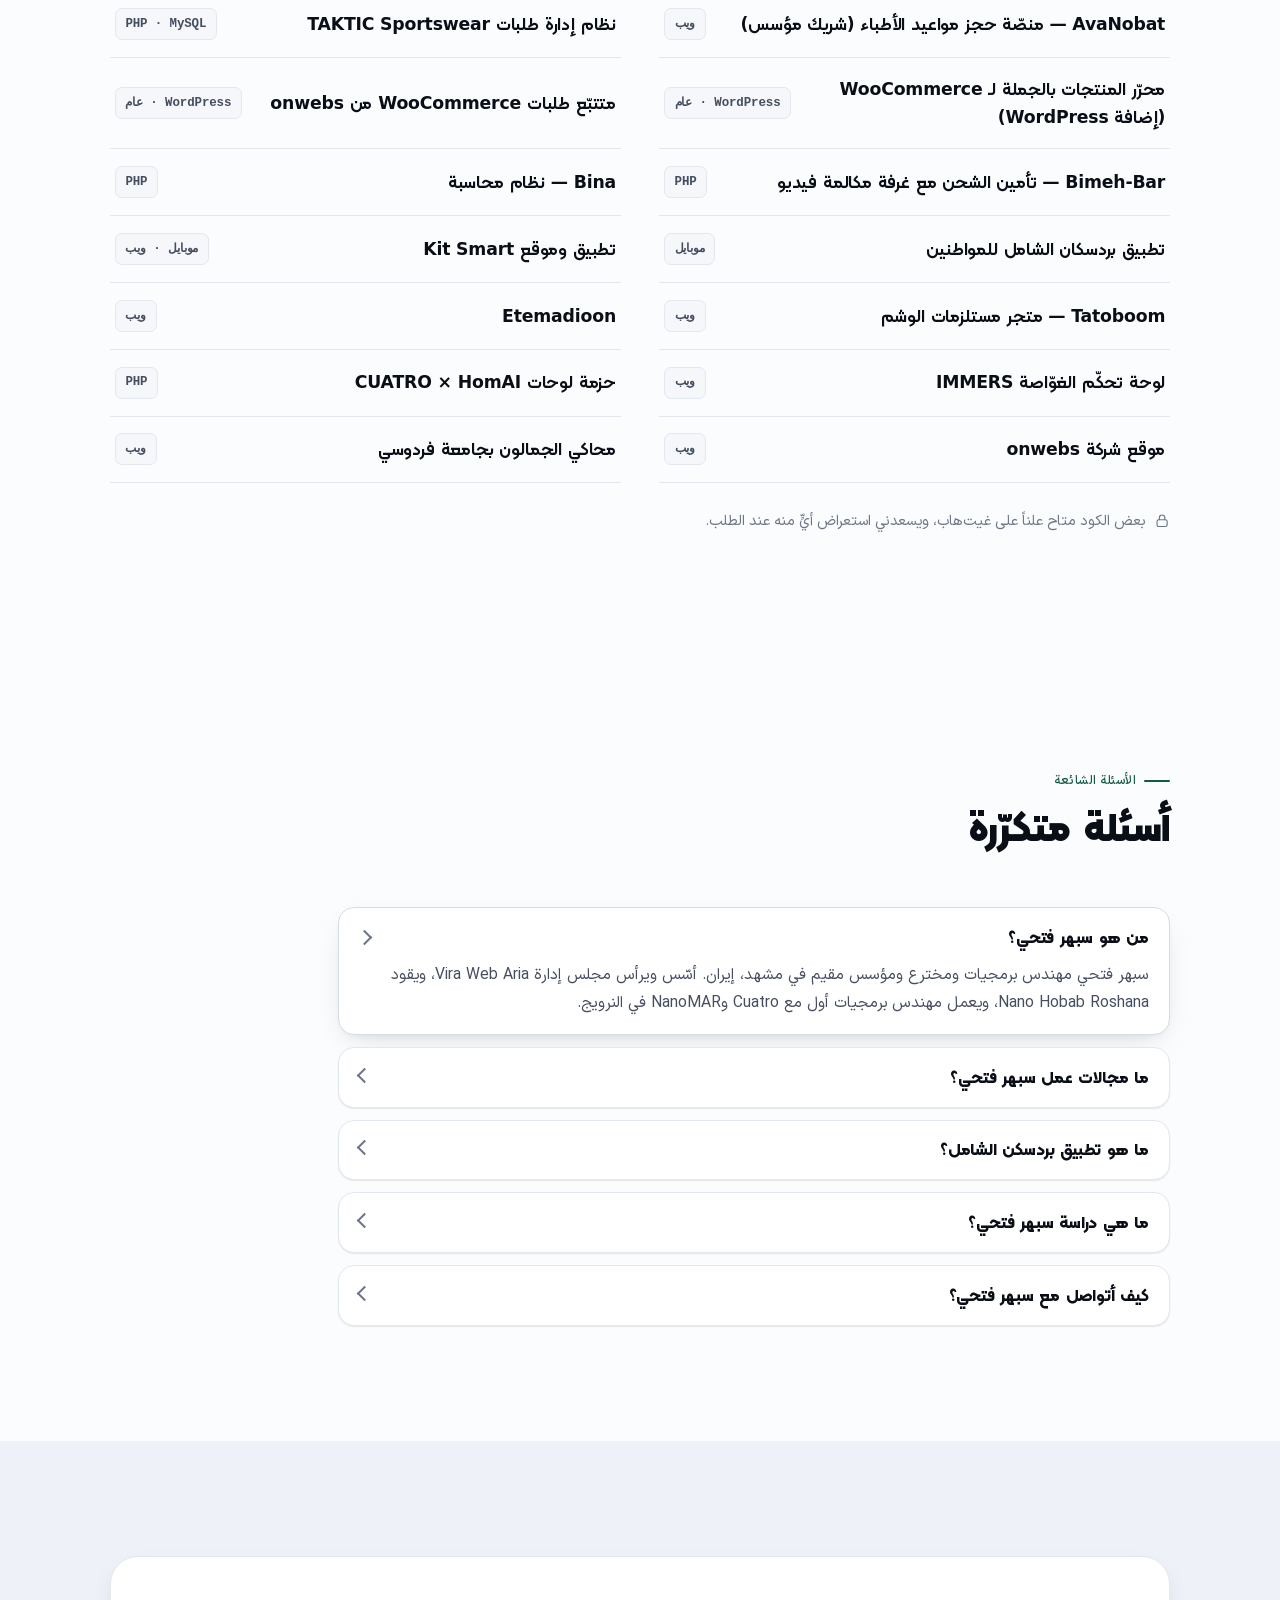
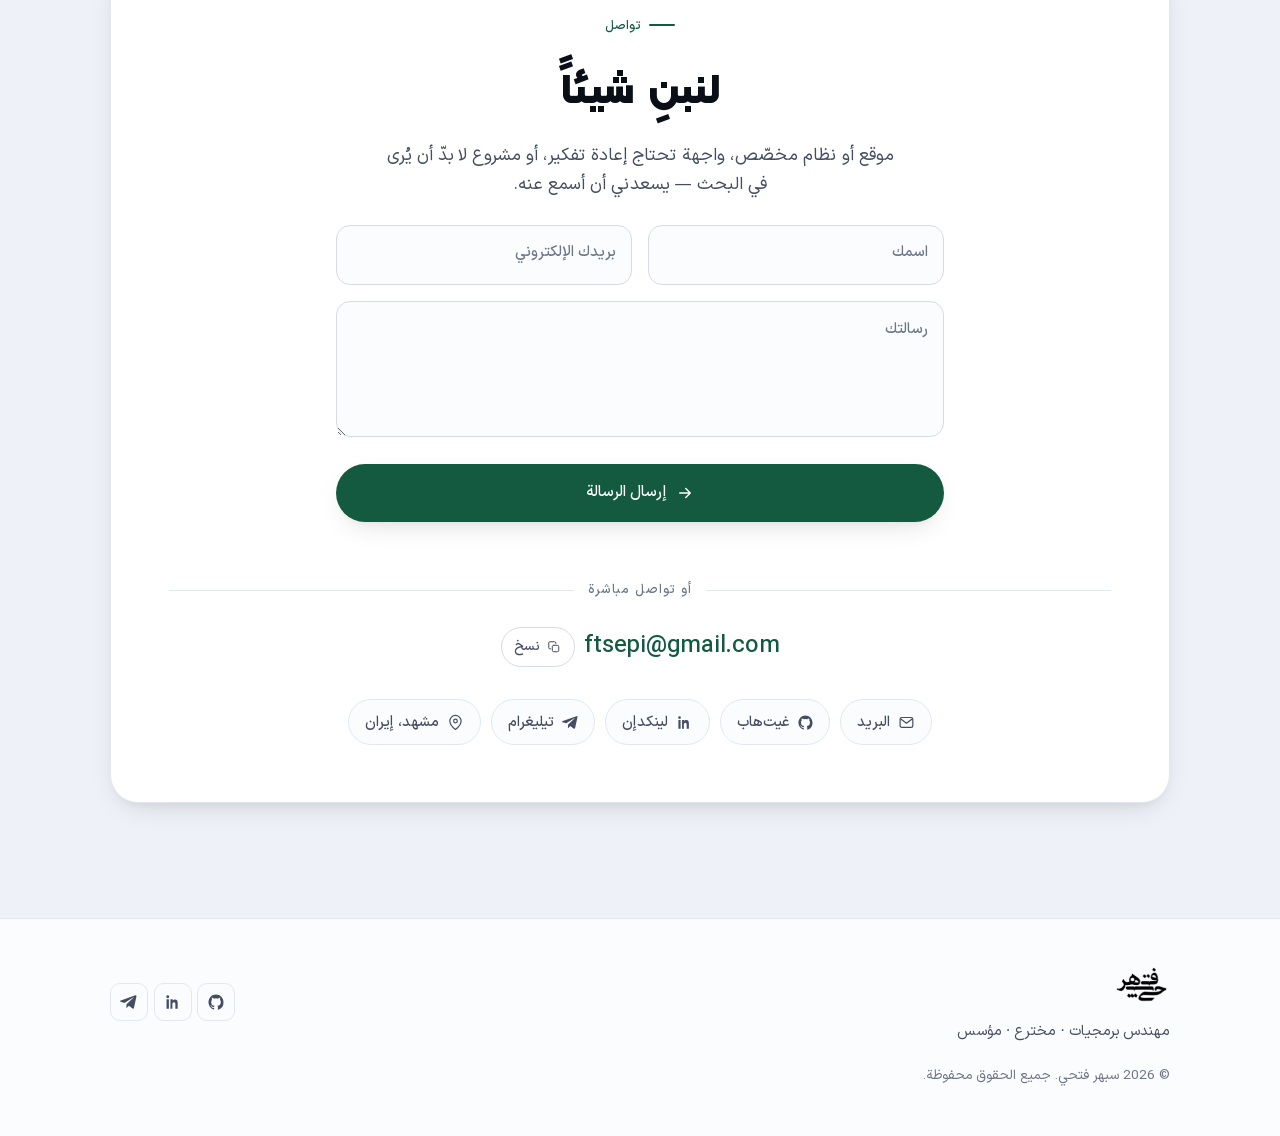
==== commit d26b83ce: "Update portfolio design, content, SEO and responsive layout" ====
--- a/ar/index.html
+++ b/ar/index.html
@@ -10,33 +10,30 @@
   <meta name="keywords" content="سبهر فتحي, مهندس برمجيات, مطوّر Flutter, مخترع, تنقية المياه بالفقاعات النانوية, مؤسس, Vira Web Aria, Nano Hobab Roshana, Cuatro, NanoMAR, هندسة الأوامر, رؤية الحاسوب, المعلوماتية الحيوية, Python, FastAPI, React, PHP, مشهد" />
   <meta name="author" content="سبهر فتحي" />
   <meta name="robots" content="index, follow, max-image-preview:large" />
-  <link rel="canonical" href="https://sep.onwebs.dev/ar/" />
-  <link rel="alternate" hreflang="fa" href="https://sep.onwebs.dev/fa/" />
-  <link rel="alternate" hreflang="en" href="https://sep.onwebs.dev/en/" />
-  <link rel="alternate" hreflang="ar" href="https://sep.onwebs.dev/ar/" />
-  <link rel="alternate" hreflang="zh-Hans" href="https://sep.onwebs.dev/zh/" />
-  <link rel="alternate" hreflang="ru" href="https://sep.onwebs.dev/ru/" />
-  <link rel="alternate" hreflang="es" href="https://sep.onwebs.dev/es/" />
-  <link rel="alternate" hreflang="nb-NO" href="https://sep.onwebs.dev/no/" />
-  <link rel="alternate" hreflang="x-default" href="https://sep.onwebs.dev/fa/" />
+  <link rel="canonical" href="https://sep.onwebs.ir/ar/" />
+  <link rel="alternate" hreflang="fa" href="https://sep.onwebs.ir/fa/" />
+  <link rel="alternate" hreflang="en" href="https://sep.onwebs.ir/en/" />
+  <link rel="alternate" hreflang="ar" href="https://sep.onwebs.ir/ar/" />
+  <link rel="alternate" hreflang="zh-Hans" href="https://sep.onwebs.ir/zh/" />
+  <link rel="alternate" hreflang="ru" href="https://sep.onwebs.ir/ru/" />
+  <link rel="alternate" hreflang="es" href="https://sep.onwebs.ir/es/" />
+  <link rel="alternate" hreflang="nb-NO" href="https://sep.onwebs.ir/no/" />
+  <link rel="alternate" hreflang="x-default" href="https://sep.onwebs.ir/fa/" />
   <meta property="og:type" content="profile" />
   <meta property="og:site_name" content="سبهر فتحي" />
   <meta property="og:title" content="سبهر فتحي — مهندس برمجيات، مخترع ومؤسس" />
   <meta property="og:description" content="سبهر فتحي يبني برمجيات حقيقية — من تطبيقات Flutter متعددة المنصّات وتطبيقات المدن الشاملة إلى أنظمة الذكاء الاصطناعي ورؤية الحاسوب والمعلوماتية الحيوية. مخترع جهاز تنقية المياه بالفقاعات النانوية، مؤسس ورئيس مجلس إدارة Vira Web Aria، الرئيس التنفيذي لـ Nano Hobab Roshana، ومهندس أول في Cuatro وNanoMAR. مقيم في مشهد، إيران." />
-  <meta property="og:url" content="https://sep.onwebs.dev/ar/" />
+  <meta property="og:url" content="https://sep.onwebs.ir/ar/" />
   <meta property="og:locale" content="ar_AR" />
-  <meta property="og:image" content="https://sep.onwebs.dev/assets/images/sepehrfathi.webp" />
-  <meta property="og:image:alt" content="سبهر فتحي" />
   <meta name="twitter:card" content="summary_large_image" />
   <meta name="twitter:title" content="سبهر فتحي — مهندس برمجيات، مخترع ومؤسس" />
   <meta name="twitter:description" content="سبهر فتحي يبني برمجيات حقيقية — من تطبيقات Flutter متعددة المنصّات وتطبيقات المدن الشاملة إلى أنظمة الذكاء الاصطناعي ورؤية الحاسوب والمعلوماتية الحيوية. مخترع جهاز تنقية المياه بالفقاعات النانوية، مؤسس ورئيس مجلس إدارة Vira Web Aria، الرئيس التنفيذي لـ Nano Hobab Roshana، ومهندس أول في Cuatro وNanoMAR. مقيم في مشهد، إيران." />
-  <meta name="twitter:image" content="https://sep.onwebs.dev/assets/images/sepehrfathi.webp" />
   <link rel="icon" type="image/png" sizes="512x512" href="../favicon.png" />
   <link rel="icon" type="image/png" sizes="32x32" href="../favicon-32.png" />
   <link rel="apple-touch-icon" href="../apple-touch-icon.png" />
   <link rel="manifest" href="../manifest.webmanifest" />
-  <link rel="stylesheet" href="../assets/css/styles.css" />
-  <script type="application/ld+json">{"@context":"https://schema.org","@type":"Person","name":"سبهر فتحي","jobTitle":"مهندس برمجيات · مخترع · مؤسس","description":"سبهر فتحي يبني برمجيات حقيقية — من تطبيقات Flutter متعددة المنصّات وتطبيقات المدن الشاملة إلى أنظمة الذكاء الاصطناعي ورؤية الحاسوب والمعلوماتية الحيوية. مخترع جهاز تنقية المياه بالفقاعات النانوية، مؤسس ورئيس مجلس إدارة Vira Web Aria، الرئيس التنفيذي لـ Nano Hobab Roshana، ومهندس أول في Cuatro وNanoMAR. مقيم في مشهد، إيران.","url":"https://sep.onwebs.dev/ar/","email":"mailto:ftsepi@gmail.com","address":{"@type":"PostalAddress","addressLocality":"Mashhad","addressCountry":"IR"},"sameAs":["https://github.com/sepehrfathi","https://www.linkedin.com/in/sepehr-fathi","https://t.me/sepehrfathi"],"knowsAbout":["Prompt Engineering","Applied AI","Computer Vision","Bioinformatics","CAR-T","Geospatial Intelligence","Offline-first systems"],"worksFor":[{"@type":"Organization","name":"Vira Web Aria"},{"@type":"Organization","name":"Nano Hobab Roshana"}]}</script>
+  <link rel="stylesheet" href="../assets/css/styles.css?v=28" />
+  <script type="application/ld+json">{"@context":"https://schema.org","@type":"ProfilePage","@id":"https://sep.onwebs.ir/ar/#profile","url":"https://sep.onwebs.ir/ar/","dateModified":"2026-07-30","mainEntity":{"@type":"Person","name":"سبهر فتحي","jobTitle":"مهندس برمجيات · مخترع · مؤسس","description":"سبهر فتحي يبني برمجيات حقيقية — من تطبيقات Flutter متعددة المنصّات وتطبيقات المدن الشاملة إلى أنظمة الذكاء الاصطناعي ورؤية الحاسوب والمعلوماتية الحيوية. مخترع جهاز تنقية المياه بالفقاعات النانوية، مؤسس ورئيس مجلس إدارة Vira Web Aria، الرئيس التنفيذي لـ Nano Hobab Roshana، ومهندس أول في Cuatro وNanoMAR. مقيم في مشهد، إيران.","url":"https://sep.onwebs.ir/ar/","email":"mailto:ftsepi@gmail.com","address":{"@type":"PostalAddress","addressLocality":"Mashhad","addressCountry":"IR"},"sameAs":["https://github.com/sepehrfathi","https://www.linkedin.com/in/sepehr-fathi","https://t.me/sepehrfathi"],"knowsAbout":["Software Engineering","Full-stack Development","Applied AI","Prompt Engineering","Computer Vision","Flutter","Python","FastAPI","Bioinformatics","Geospatial Intelligence","Nano-bubble Technology","Bardaskan Citizen Super App"],"worksFor":[{"@type":"Organization","name":"Vira Web Aria"},{"@type":"Organization","name":"Nano Hobab Roshana"}],"@id":"https://sep.onwebs.ir/ar/#person","alternateName":["سپهر فتحی","سپهر","Sepehr Fathi","Sepehr"],"image":"https://sep.onwebs.ir/assets/images/sepehr-fathi-knit-portrait.webp","alumniOf":[{"@type":"CollegeOrUniversity","name":"Ferdowsi University of Mashhad","department":"Mechanical Engineering"},{"@type":"CollegeOrUniversity","name":"Islamic Azad University","department":"Computer Studies"},{"@type":"HighSchool","name":"Shahid Hasheminejad 4 High School (NODET), Mashhad"}]}}</script>
 </head>
 <body>
   <header class="header">
@@ -44,7 +41,7 @@
       <a href="#" class="brand" aria-label="سبهر فتحي">
         <img class="brand__logo" src="../assets/images/sepehrfathi.webp" alt="سبهر فتحي" width="673" height="590" />
       </a>
-      <nav class="nav" aria-label="Primary"><a href="#about">نبذة</a><a href="#roles">الأدوار</a><a href="#ventures">الأعمال</a><a href="#skills">المهارات</a><a href="#prompt">هندسة الأوامر</a><a href="#work">مشاريع أخرى</a><a href="#contact">تواصل</a></nav>
+      <nav class="nav" aria-label="Primary"><a href="#about">نبذة</a><a href="#roles">الأدوار</a><a href="#edu">التعليم</a><a href="#ventures">الأعمال</a><a href="#skills">المهارات</a><a href="#prompt">هندسة الأوامر</a><a href="#work">مشاريع أخرى</a><a href="#contact">تواصل</a></nav>
       <div class="header__actions">
         <button class="icon-btn" data-theme-btn aria-label="المظهر" aria-pressed="false">
           <span class="only-dark"><svg viewBox="0 0 24 24" fill="none" stroke="currentColor" stroke-width="1.7" stroke-linecap="round" stroke-linejoin="round"><circle cx="12" cy="12" r="4"/><path d="M12 2v2M12 20v2M4.9 4.9l1.4 1.4M17.7 17.7l1.4 1.4M2 12h2M20 12h2M4.9 19.1l1.4-1.4M17.7 6.3l1.4-1.4"/></svg></span><span class="only-light"><svg viewBox="0 0 24 24" fill="none" stroke="currentColor" stroke-width="1.7" stroke-linecap="round" stroke-linejoin="round"><path d="M21 12.8A9 9 0 1 1 11.2 3a7 7 0 0 0 9.8 9.8Z"/></svg></span>
@@ -80,7 +77,7 @@
         </div>
         <div class="hero__photo reveal" aria-hidden="false">
           <span class="hero__photo-ring" aria-hidden="true"></span>
-          <img src="../assets/images/sepehrft.png" alt="سبهر فتحي" width="520" height="480" loading="eager" decoding="async" />
+          <img src="../assets/images/sepehr-fathi-knit-portrait.webp" alt="سبهر فتحي" width="1122" height="1402" loading="eager" decoding="async" />
         </div>
       </div>
     </section>
@@ -103,7 +100,7 @@
             <div class="about__body"><p>أنا سبهر فتحي. منذ عام 2021 أعمل باحترافية في مجال البرمجيات — تطبيقات Flutter متعددة المنصّات، وتطبيقات PWA، ولوحات إدارة بلدية وتطبيقات شاملة للمواطنين (بردسكان وغيرها)، إضافة إلى الويب والواجهة الخلفية. أسّست Vira Web Aria وأشغل اليوم منصب رئيس مجلس إدارتها.</p><p>أنا اليوم شريك مؤسس في عدة شركات ناشئة (Shenasnameh Khodro وMasraf وAvaNobat)، والرئيس التنفيذي لـ Nano Hobab Roshana ومخترع جهاز تنقية المياه بالفقاعات النانوية الخاص بها، ومهندس أول للشركتين النرويجيتين Cuatro وNanoMAR. إلى جانب ذلك أبني أنظمة الذكاء الاصطناعي ورؤية الحاسوب — باحث عن السيارات يعمل دون اتصال عبر لوحات الترخيص الإيرانية، ومنصّة لتقييم مخاطر العقارات لشركات التأمين النرويجية، ومحرك معلوماتية حيوية لاكتشاف أهداف CAR-T.</p></div>
           </div>
           <div class="reveal">
-            <div class="about__chips"><span class="chip chip--brand">Flutter</span><span class="chip">Python</span><span class="chip">React</span><span class="chip">الذكاء الاصطناعي ورؤية الحاسوب</span><span class="chip">المعلوماتية الحيوية</span><span class="chip">مخترع</span></div>
+            <div class="orbs" data-orbs aria-hidden="true"><span class="orb" style="--x:4%;--y:16%;--s:30%;--dur:9.5s;--dly:0s;--dx:5px;--dy:-15px"><img src="../assets/images/tech/reactjs.png" alt="" width="256" height="256" loading="lazy" decoding="async" /></span><span class="orb" style="--x:41%;--y:2%;--s:22%;--dur:11s;--dly:-2.4s;--dx:-6px;--dy:-11px"><img src="../assets/images/tech/typescript.png" alt="" width="256" height="256" loading="lazy" decoding="async" /></span><span class="orb" style="--x:70%;--y:19%;--s:26%;--dur:8.6s;--dly:-1.1s;--dx:4px;--dy:-16px"><img src="../assets/images/tech/javascript.png" alt="" width="256" height="256" loading="lazy" decoding="async" /></span><span class="orb" style="--x:48%;--y:37%;--s:18%;--dur:12s;--dly:-3.6s;--dx:-5px;--dy:-9px"><img src="../assets/images/tech/nodejs.png" alt="" width="256" height="256" loading="lazy" decoding="async" /></span><span class="orb" style="--x:16%;--y:55%;--s:24%;--dur:10.2s;--dly:-.7s;--dx:6px;--dy:-13px"><img src="../assets/images/tech/docker.png" alt="" width="256" height="256" loading="lazy" decoding="async" /></span><span class="orb" style="--x:74%;--y:56%;--s:20%;--dur:9s;--dly:-2.9s;--dx:-4px;--dy:-12px"><img src="../assets/images/tech/mongodb.png" alt="" width="256" height="256" loading="lazy" decoding="async" /></span><span class="orb" style="--x:43%;--y:72%;--s:23%;--dur:11.6s;--dly:-1.8s;--dx:5px;--dy:-10px"><img src="../assets/images/tech/git.png" alt="" width="256" height="256" loading="lazy" decoding="async" /></span><span class="orb" style="--x:5%;--y:82%;--s:17%;--dur:8.2s;--dly:-4.2s;--dx:-5px;--dy:-14px"><img src="../assets/images/tech/html.png" alt="" width="256" height="256" loading="lazy" decoding="async" /></span></div>
           </div>
         </div>
       </div>
@@ -153,21 +150,125 @@
           <p class="role__detail">مطوّر أول يبني منصّات مدفوعة بالذكاء الاصطناعي ومنصّات جغرافية مكانية — بما في ذلك نظام نرويجي لتقييم مخاطر العقارات — لشركتَي تقنية.</p>
           <span class="role__loc"><svg viewBox="0 0 24 24" fill="none" stroke="currentColor" stroke-width="1.7" stroke-linecap="round" stroke-linejoin="round"><path d="M20 10c0 6-8 12-8 12s-8-6-8-12a8 8 0 0 1 16 0Z"/><circle cx="12" cy="10" r="2.6"/></svg>النرويج</span>
         </div>
+      </article>
+      <article class="role reveal role--bardaskan">
+        <div><span class="role__badge">مطور أول</span></div>
+        <div class="role__main">
+          <h3 class="role__org">تطبيق بردسكن الشامل للمواطنين</h3>
+          <div class="role__role">المطور الأول للتطبيق الشامل</div>
+          <p class="role__detail">القيادة التقنية وتطوير تطبيق خدمات المواطنين في بردسكن لنظام أندرويد والويب، جامعاً الخدمات البلدية والمعلومات والتواصل مع المواطنين في منتج متعدد المنصات.</p>
+          <div class="role__links"><a href="https://cafebazaar.ir/app/com.example.flutter_application_1" target="_blank" rel="noopener">نسخة أندرويد على بازار</a><a href="https://app.bardaskan.ir" target="_blank" rel="noopener">تطبيق بردسكن على الويب</a></div>
+          <span class="role__loc"><svg viewBox="0 0 24 24" fill="none" stroke="currentColor" stroke-width="1.7" stroke-linecap="round" stroke-linejoin="round"><path d="M20 10c0 6-8 12-8 12s-8-6-8-12a8 8 0 0 1 16 0Z"/><circle cx="12" cy="10" r="2.6"/></svg>بردسكن، إيران</span>
+        </div>
       </article></div>
       </div>
     </section>
 
+    <!-- EDUCATION -->
+    <section class="section" id="edu">
+      <div class="container">
+        <div class="section-head reveal">
+          <span class="eyebrow"><svg viewBox="0 0 24 24" fill="none" stroke="currentColor" stroke-width="1.7" stroke-linecap="round" stroke-linejoin="round"><path d="m12 4 10 4.6-10 4.6L2 8.6 12 4Z"/><path d="M6.5 10.8V15c0 1.8 2.5 3.2 5.5 3.2s5.5-1.4 5.5-3.2v-4.2"/></svg>التعليم</span>
+          <h2 class="section-title">التعليم</h2>
+          <p class="section-sub">أساس هندسي يجمع بين الميكانيكا والبرمجيات والتقنية.</p>
+        </div>
+        <div class="roles__list">
+      <article class="role reveal">
+        <div><span class="role__badge">بكالوريوس</span></div>
+        <div class="role__main">
+          <h3 class="role__org">جامعة فردوسي في مشهد</h3>
+          <div class="role__role">الهندسة الميكانيكية</div>
+          <p class="role__detail">دراسة هندسية تركّز على التحليل والتصميم والتفكير المنظومي؛ وهي قاعدة أستخدمها في هندسة المنتجات وحل المشكلات التقنية.</p>
+          <span class="role__loc"><svg viewBox="0 0 24 24" fill="none" stroke="currentColor" stroke-width="1.7" stroke-linecap="round" stroke-linejoin="round"><path d="M20 10c0 6-8 12-8 12s-8-6-8-12a8 8 0 0 1 16 0Z"/><circle cx="12" cy="10" r="2.6"/></svg>مشهد، إيران</span>
+        </div>
+      </article>
+      <article class="role reveal">
+        <div><span class="role__badge">بكالوريوس</span></div>
+        <div class="role__main">
+          <h3 class="role__org">الجامعة الإسلامية الحرة</h3>
+          <div class="role__role">علوم الحاسوب</div>
+          <p class="role__detail">دراسة الحاسوب استكمالاً لمساري المهني في تطوير البرمجيات وتصميم الأنظمة والتقنيات الذكية.</p>
+          <span class="role__loc"><svg viewBox="0 0 24 24" fill="none" stroke="currentColor" stroke-width="1.7" stroke-linecap="round" stroke-linejoin="round"><path d="M20 10c0 6-8 12-8 12s-8-6-8-12a8 8 0 0 1 16 0Z"/><circle cx="12" cy="10" r="2.6"/></svg>إيران</span>
+        </div>
+      </article>
+      <article class="role reveal">
+        <div><span class="role__badge">دبلوم ثانوي</span></div>
+        <div class="role__main">
+          <h3 class="role__org">ثانوية الشهيد هاشمي نجاد ٤</h3>
+          <div class="role__role">مدرسة الموهوبين (NODET)</div>
+          <p class="role__detail">تعليم ثانوي ضمن برنامج الطلبة الموهوبين، حيث تشكّل التفكير التحليلي والاهتمام بالهندسة.</p>
+          <span class="role__loc"><svg viewBox="0 0 24 24" fill="none" stroke="currentColor" stroke-width="1.7" stroke-linecap="round" stroke-linejoin="round"><path d="M20 10c0 6-8 12-8 12s-8-6-8-12a8 8 0 0 1 16 0Z"/><circle cx="12" cy="10" r="2.6"/></svg>مشهد، إيران</span>
+        </div>
+      </article></div>
+      </div>
+    </section>
+
     <!-- VENTURES -->
-    <section class="section" id="ventures">
+    <section class="section" id="ventures" data-reference-merged="true">
       <div class="container">
         <div class="section-head reveal">
           <span class="eyebrow">الأعمال</span>
           <h2 class="section-title">أعمال مختارة</h2>
-          <p class="section-sub">بعض الأنظمة التي تُظهر تنوّع العمل — كلٌّ منها حقيقي ومُطلَق.</p>
+          <p class="section-sub">منتجات تُظهر المدى — كلٌّ منها حقيقي ومُسلَّم.</p>
         </div>
         <div class="ventures__grid">
       <article class="venture reveal venture--wide">
         <div class="venture__head">
+          <h3 class="venture__name">آفانوبت</h3>
+          <span class="venture__kicker">الصحة · منصّة</span>
+        </div>
+        <p class="venture__summary">منصّة حجز مواعيد الأطباء والعيادات في مشهد التي أسّستها — من بحث المريض إلى لوحات السكرتير والمدير، مع صفحة مُهيّأة للـ SEO لكل طبيب.</p>
+        <ul class="venture__points"><li>بحث حسب التخصص أو الطبيب، مع دعم عدّة عيادات للطبيب الواحد.</li><li>رسائل SMS و OTP للمريض والسكرتير والمدير؛ لوحة إدارة فارسية كاملة.</li><li>SEO من جهة الخادم لكل طبيب، وتحسين محلي، ومدوّنة موجّهة للبحث.</li><li>من تعريف المنتج والواجهة إلى الخلفية والـ SEO — المسار كاملاً.</li></ul>
+        <div class="venture__foot">
+          <div class="venture__stack"><span class="tag">PHP</span><span class="tag">MySQL</span><span class="tag">SEO من جهة الخادم</span><span class="tag">SMS / OTP</span><span class="tag">لوحة إدارة</span></div>
+          <div class="venture__metric"><b>لكل طبيب</b><span>صفحة مخصّصة ومُحسَّنة</span></div>
+        </div>
+      </article><article class="venture reveal">
+        <div class="venture__head">
+          <h3 class="venture__name">تطبيق بردسكن الشامل للمدينة الذكية</h3>
+          <span class="venture__kicker">مدينة ذكية · بلدية</span>
+        </div>
+        <p class="venture__summary">تطبيق شامل لخدمات بلدية بردسكن: الخدمات البلدية والإعلانات وقناة التواصل بين الأهالي والبلدية في تطبيق واحد.</p>
+        <ul class="venture__points"><li>خدمات المواطنين والطلبات البلدية من مدخل واحد.</li><li>واجهة فارسية من اليمين لليسار مصمّمة لجمهور عام غير تقني.</li><li>مشروع للقطاع العام سُلِّم تحت علامة أنوبز.</li></ul>
+        <div class="venture__foot">
+          <div class="venture__stack"><span class="tag">تطبيق مواطنين</span><span class="tag">UI/UX</span><span class="tag">RTL</span><span class="tag">قطاع عام</span></div>
+          <div class="venture__metric"><b>بلدي</b><span>مشروع للقطاع العام</span></div>
+        </div>
+      </article><article class="venture reveal">
+        <div class="venture__head">
+          <h3 class="venture__name">تقويم وأتمتة أنوبز</h3>
+          <span class="venture__kicker">أدوات داخلية · PWA</span>
+        </div>
+        <p class="venture__summary">منصّة التقويم والأتمتة الداخلية في أنوبز: تقويم PWA، ولوحة مهام، وإشعارات، ومركز اتصال، وودجات أصلية.</p>
+        <ul class="venture__points"><li>تقويم PWA مع لوحة مهام وسير عمل للفريق.</li><li>أتمتة الشركة والإشعارات ومركز الاتصال.</li><li>ودجات أصلية وتجربة قابلة للتثبيت على الهاتف.</li></ul>
+        <div class="venture__foot">
+          <div class="venture__stack"><span class="tag">PWA</span><span class="tag">أتمتة</span><span class="tag">إشعارات</span><span class="tag">ودجات أصلية</span></div>
+          <div class="venture__metric"><b>داخلي</b><span>أدوات فريق أنوبز</span></div>
+        </div>
+      </article><article class="venture reveal">
+        <div class="venture__head">
+          <h3 class="venture__name">شناسنامه خودرو</h3>
+          <span class="venture__kicker">منصّة · سيارات</span>
+        </div>
+        <p class="venture__summary">ملف رقمي لكل سيارة: تاريخ الأعمال الفنية والإصلاحات في سجلّ واحد أونلاين ينتقل بوضوح إلى المشتري التالي عند البيع.</p>
+        <ul class="venture__points"><li>سجلّ هوية وتاريخ فني أونلاين لكل مركبة.</li><li>تدوين الإصلاحات والصيانة الدورية في ملف واحد.</li><li>نقل شفّاف للتاريخ — ثقة في صفقة السيارة المستعملة.</li></ul>
+        <div class="venture__foot">
+          <div class="venture__stack"><span class="tag">منصّة</span><span class="tag">لوحة إدارة</span><span class="tag">RTL</span><span class="tag">منتج</span></div>
+          <div class="venture__metric"><b>هوية</b><span>ملف رقمي لكل سيارة</span></div>
+        </div>
+      </article><article class="venture reveal">
+        <div class="venture__head">
+          <h3 class="venture__name">HomAI · 4cuatro</h3>
+          <span class="venture__kicker">ذكاء اصطناعي جغرافي · النرويج</span>
+        </div>
+        <p class="venture__summary">منصّة تقرأ حالة المبنى والسقف من صور الأقمار الصناعية وتحوّلها إلى تحليل مخاطر ورؤية مالية لشركات التأمين والبنوك. أبني واجهة المنتج.</p>
+        <ul class="venture__points"><li>واجهات منتج متجاوبة بـ React و Next.js و TypeScript.</li><li>لوحات معلومات وتصوير بيانات لمتابعة محافظ العقارات.</li><li>عمل على نظام التصميم وتنفيذ الواجهة من الفكرة إلى الإنتاج.</li></ul>
+        <div class="venture__foot">
+          <div class="venture__stack"><span class="tag">Next.js</span><span class="tag">TypeScript</span></div>
+          <div class="venture__metric"><b>ESA</b><span>بدعم من وكالة الفضاء الأوروبية</span></div>
+        </div>
+      </article><article class="venture reveal venture--wide">
+        <div class="venture__head">
           <h3 class="venture__name">PlateYab</h3>
           <span class="venture__kicker">رؤية الحاسوب</span>
         </div>
@@ -177,8 +278,7 @@
           <div class="venture__stack"><span class="tag">Python</span><span class="tag">YOLOv8</span><span class="tag">CRNN+CTC</span><span class="tag">ONNX Runtime</span><span class="tag">FastAPI</span><span class="tag">SQLite</span></div>
           <div class="venture__metric"><b>98.3%</b><span>دقة اللوحة لكل سيارة</span></div>
         </div>
-      </article>
-      <article class="venture reveal">
+      </article><article class="venture reveal">
         <div class="venture__head">
           <h3 class="venture__name">كشف الأجسام الجوية</h3>
           <span class="venture__kicker">رؤية الحاسوب</span>
@@ -189,8 +289,7 @@
           <div class="venture__stack"><span class="tag">YOLOv8</span><span class="tag">Python</span><span class="tag">JavaScript</span><span class="tag">تطبيق ويب محلي</span></div>
           <div class="venture__metric"><b>آني</b><span>طائر · طائرة · جوي</span></div>
         </div>
-      </article>
-      <article class="venture reveal">
+      </article><article class="venture reveal">
         <div class="venture__head">
           <h3 class="venture__name">NanoSWIM</h3>
           <span class="venture__kicker">اختراع · تقنية عميقة</span>
@@ -201,20 +300,7 @@
           <div class="venture__stack"><span class="tag">تقنية الفقاعات النانوية</span><span class="tag">بحث وتطوير الأجهزة</span><span class="tag">منتج</span></div>
           <div class="venture__metric"><b>اختراع</b><span>دون كلور، قيد التسويق</span></div>
         </div>
-      </article>
-      <article class="venture reveal">
-        <div class="venture__head">
-          <h3 class="venture__name">HomAI · Cuatro</h3>
-          <span class="venture__kicker">ذكاء اصطناعي جغرافي مكاني · النرويج</span>
-        </div>
-        <p class="venture__summary">منصّة ويب (الآن الإصدار V4) تُنتج تقارير مخاطر للأسطح والعقارات بمستوى تأميني للعناوين النرويجية، تمزج بين السجلات الرسمية وبيانات المخاطر المناخية الحيّة وتضاريس LiDAR ورؤية الذكاء الاصطناعي متعددة الوسائط مع محرك تسجيل حتمي قابل للتدقيق.</p>
-        <ul class="venture__points"><li>الذكاء الاصطناعي يُدرك ويروي، لكن الكود الصريح هو من يقرّر — النموذج لا يحدّد درجة المخاطر أبداً.</li><li>عشرة عوامل مخاطر مرجّحة بصيغة شفافة؛ المدخلات نفسها تُنتج الدرجة نفسها دائماً.</li><li>بيانات حكومية نرويجية حيّة (Kartverket، NVE، MET، NIBIO) إضافة إلى تضاريس LiDAR للحصول على شكل السطح ثلاثي الأبعاد الحقيقي.</li></ul>
-        <div class="venture__foot">
-          <div class="venture__stack"><span class="tag">Next.js</span><span class="tag">FastAPI</span><span class="tag">رؤية LLM متعددة الوسائط</span><span class="tag">LiDAR</span><span class="tag">واجهات برمجة بيانات حكومية جغرافية</span></div>
-          <div class="venture__metric"><b>10</b><span>عوامل مخاطر قابلة للتدقيق</span></div>
-        </div>
-      </article>
-      <article class="venture reveal">
+      </article><article class="venture reveal">
         <div class="venture__head">
           <h3 class="venture__name">اكتشاف أهداف CAR-T</h3>
           <span class="venture__kicker">معلوماتية حيوية · علم الأورام</span>
@@ -225,8 +311,7 @@
           <div class="venture__stack"><span class="tag">Python</span><span class="tag">FastAPI</span><span class="tag">React</span><span class="tag">Recharts</span><span class="tag">pandas/scipy</span></div>
           <div class="venture__metric"><b>#1</b><span>مرتبة CD19 في ALL</span></div>
         </div>
-      </article>
-      <article class="venture reveal">
+      </article><article class="venture reveal">
         <div class="venture__head">
           <h3 class="venture__name">PrismBench</h3>
           <span class="venture__kicker">SaaS للذكاء الاصطناعي</span>
@@ -242,29 +327,30 @@
     </section>
 
     <!-- PORTFOLIO GALLERY -->
-    <section class="section" id="portfolio">
-      <div class="container">
-        <div class="section-head reveal">
-          <span class="eyebrow"><svg viewBox="0 0 24 24" fill="none" stroke="currentColor" stroke-width="1.7" stroke-linejoin="round"><rect x="3" y="3" width="7.5" height="7.5" rx="1.6"/><rect x="13.5" y="3" width="7.5" height="7.5" rx="1.6"/><rect x="3" y="13.5" width="7.5" height="7.5" rx="1.6"/><rect x="13.5" y="13.5" width="7.5" height="7.5" rx="1.6"/></svg>Onwebs</span>
-          <h2 class="section-title">Onwebs — أعمال عملاء مختارة</h2>
-          <p class="section-sub">مواقع ومنصّات أُطلقت تحت Onwebs (Vira Web Aria)، الوكالة التي أسّستها.</p>
-        </div>
-        <div class="gallery__grid"><figure class="shot reveal">
-        <div class="shot__img"><img loading="lazy" decoding="async" src="../assets/images/portfolio/fanavaransabz.webp" alt="Fanavaran Sabz" /></div>
-        <figcaption><b>Fanavaran Sabz</b><span class="tag">Web</span></figcaption>
-      </figure><figure class="shot reveal">
-        <div class="shot__img"><img loading="lazy" decoding="async" src="../assets/images/portfolio/talkoob.webp" alt="Talkoob" /></div>
-        <figcaption><b>Talkoob</b><span class="tag">Web</span></figcaption>
-      </figure><figure class="shot reveal">
-        <div class="shot__img"><img loading="lazy" decoding="async" src="../assets/images/portfolio/cuatro.webp" alt="Cuatro Group AS" /></div>
-        <figcaption><b>Cuatro Group AS</b><span class="tag">Norway · Web</span></figcaption>
-      </figure><figure class="shot reveal">
-        <div class="shot__img"><img loading="lazy" decoding="async" src="../assets/images/portfolio/nanomar.webp" alt="NanoMAR AS" /></div>
-        <figcaption><b>NanoMAR AS</b><span class="tag">Norway · Web</span></figcaption>
-      </figure><figure class="shot reveal">
-        <div class="shot__img"><img loading="lazy" decoding="async" src="../assets/images/portfolio/kanoon.webp" alt="Kanoon (Farakanoon)" /></div>
-        <figcaption><b>Kanoon (Farakanoon)</b><span class="tag">Web</span></figcaption>
-      </figure></div>
+    <section class="section gallery" id="portfolio">
+      <div class="container">
+        <div class="section-head reveal" style="margin-inline:auto">
+          <span class="eyebrow"><svg viewBox="0 0 24 24" fill="none" stroke="currentColor" stroke-width="1.7" stroke-linejoin="round"><rect x="3" y="3" width="7.5" height="7.5" rx="1.6"/><rect x="13.5" y="3" width="7.5" height="7.5" rx="1.6"/><rect x="3" y="13.5" width="7.5" height="7.5" rx="1.6"/><rect x="13.5" y="13.5" width="7.5" height="7.5" rx="1.6"/></svg>أنوبز</span>
+          <h2 class="section-title">أنوبز — أعمال مختارة للعملاء</h2>
+          <p class="section-sub">مواقع ومنصّات سُلِّمت تحت علامة أنوبز (فيرا ويب آريا)، الاستوديو الذي أسّسته.</p>
+        </div>
+        <div class="gallery__grid" data-deck="[{&quot;d&quot;: &quot;avanobat.webp&quot;, &quot;m&quot;: &quot;avanobat-m.webp&quot;, &quot;t&quot;: &quot;آفانوبت&quot;, &quot;g&quot;: &quot;الصحة · ويب&quot;, &quot;u&quot;: &quot;https://avanobat.ir&quot;}, {&quot;d&quot;: &quot;onwebs.webp&quot;, &quot;m&quot;: &quot;onwebs-m.webp&quot;, &quot;t&quot;: &quot;أنوبز&quot;, &quot;g&quot;: &quot;Next.js · ويب&quot;, &quot;u&quot;: &quot;https://onwebs.ir&quot;}, {&quot;d&quot;: &quot;kanoon.webp&quot;, &quot;m&quot;: &quot;kanoon-m.webp&quot;, &quot;t&quot;: &quot;كانون بروَرش فكري&quot;, &quot;g&quot;: &quot;قطاع عام · ويب&quot;, &quot;u&quot;: &quot;https://onwebs.ir/fa/portfolio&quot;}, {&quot;d&quot;: &quot;cuatro.webp&quot;, &quot;m&quot;: &quot;cuatro-m.webp&quot;, &quot;t&quot;: &quot;Cuatro Group AS&quot;, &quot;g&quot;: &quot;النرويج · ويب&quot;, &quot;u&quot;: &quot;https://4cuatro.no&quot;}, {&quot;d&quot;: &quot;nanomar.webp&quot;, &quot;m&quot;: &quot;nanomar-m.webp&quot;, &quot;t&quot;: &quot;NanoMAR AS&quot;, &quot;g&quot;: &quot;النرويج · ويب&quot;, &quot;u&quot;: &quot;https://onwebs.ir/fa/portfolio&quot;}, {&quot;d&quot;: &quot;fanavaransabz.webp&quot;, &quot;m&quot;: &quot;fanavaransabz-m.webp&quot;, &quot;t&quot;: &quot;فناوران سبز&quot;, &quot;g&quot;: &quot;ويب&quot;, &quot;u&quot;: &quot;https://onwebs.ir/fa/portfolio&quot;}, {&quot;d&quot;: &quot;talkoob.webp&quot;, &quot;m&quot;: &quot;talkoob-m.webp&quot;, &quot;t&quot;: &quot;طلكوب&quot;, &quot;g&quot;: &quot;ويب&quot;, &quot;u&quot;: &quot;https://onwebs.ir/fa/portfolio&quot;}]"><a class="shot reveal" href="https://avanobat.ir" target="_blank" rel="noopener">
+        <div class="shot__img"><img loading="eager" decoding="async" src="../assets/images/portfolio/avanobat.webp" alt="آفانوبت" width="1000" height="625" /></div>
+        <div class="shot__mobile" aria-hidden="true"><img loading="lazy" decoding="async" src="../assets/images/portfolio/avanobat-m.webp" alt="" width="650" height="1445" /></div>
+        <figcaption><b>آفانوبت</b><span class="tag">الصحة · ويب</span></figcaption>
+      </a><a class="shot reveal" href="https://onwebs.ir" target="_blank" rel="noopener">
+        <div class="shot__img"><img loading="eager" decoding="async" src="../assets/images/portfolio/onwebs.webp" alt="أنوبز" width="1000" height="625" /></div>
+        <div class="shot__mobile" aria-hidden="true"><img loading="lazy" decoding="async" src="../assets/images/portfolio/onwebs-m.webp" alt="" width="650" height="1445" /></div>
+        <figcaption><b>أنوبز</b><span class="tag">Next.js · ويب</span></figcaption>
+      </a><a class="shot reveal" href="https://onwebs.ir/fa/portfolio" target="_blank" rel="noopener">
+        <div class="shot__img"><img loading="lazy" decoding="async" src="../assets/images/portfolio/kanoon.webp" alt="كانون بروَرش فكري" width="1000" height="625" /></div>
+        <div class="shot__mobile" aria-hidden="true"><img loading="lazy" decoding="async" src="../assets/images/portfolio/kanoon-m.webp" alt="" width="650" height="1445" /></div>
+        <figcaption><b>كانون بروَرش فكري</b><span class="tag">قطاع عام · ويب</span></figcaption>
+      </a><a class="shot reveal" href="https://4cuatro.no" target="_blank" rel="noopener">
+        <div class="shot__img"><img loading="lazy" decoding="async" src="../assets/images/portfolio/cuatro.webp" alt="Cuatro Group AS" width="1000" height="625" /></div>
+        <div class="shot__mobile" aria-hidden="true"><img loading="lazy" decoding="async" src="../assets/images/portfolio/cuatro-m.webp" alt="" width="650" height="1445" /></div>
+        <figcaption><b>Cuatro Group AS</b><span class="tag">النرويج · ويب</span></figcaption>
+      </a></div>
       </div>
     </section>
 
@@ -272,41 +358,41 @@
     <section class="section" id="prompt">
       <div class="container">
         <div class="promptfx reveal">
-          <span class="eyebrow"><svg viewBox="0 0 24 24" fill="none" stroke="currentColor" stroke-width="1.7" stroke-linecap="round" stroke-linejoin="round"><path d="M12 3v4M12 17v4M3 12h4M17 12h4M6 6l2.5 2.5M15.5 15.5 18 18M18 6l-2.5 2.5M8.5 15.5 6 18"/></svg>مهارة مميّزة</span>
-          <h2 class="section-title">هندسة الأوامر</h2>
-          <p class="promptfx__lead">أُحوّل نماذج اللغة والرؤية إلى أنظمة إنتاجية حيث تُهمّ الدقّة والأمان وقابلية التكرار — ليست روبوتات محادثة، بل مكوّنات ذكاء اصطناعي بعقود صارمة، تُختبَر كأي كود حيوي آخر.</p>
+          <span class="eyebrow"><svg viewBox="0 0 24 24" fill="none" stroke="currentColor" stroke-width="1.7" stroke-linecap="round" stroke-linejoin="round"><path d="M12 3v4M12 17v4M3 12h4M17 12h4M6 6l2.5 2.5M15.5 15.5 18 18M18 6l-2.5 2.5M8.5 15.5 6 18"/></svg>تخصص</span>
+          <h2 class="section-title">هندسة الأوامر وأنظمة الذكاء الاصطناعي</h2>
+          <p class="promptfx__lead">أتعامل مع هندسة الأوامر بوصفها تصميم طبقة التفاعل بين النموذج والبيانات والبرمجيات، لا مجرد كتابة تعليمات ذكية. يجب أن تجعل هذه الطبقة سلوك النموذج قابلاً للقياس والتحكم والصيانة قبل اعتماده داخل منتج حقيقي.</p>
           <div class="promptfx__grid">
         <div class="pf-card reveal">
           <span class="pf-card__n">01</span>
-          <h4>عقود المخطّط الصارم</h4>
-          <p>كل استجابة من النموذج يُتحقّق منها بصيغة JSON وتُقيَّد في الكود إلى التعدادات (enums) والنطاقات. تُلغى المفاتيح الزائدة والقيم خارج النطاق قبل أن تصل إلى المستخدم — النموذج يقترح، والمخطّط يقرّر.</p>
+          <h4>بنية التعليمات والسياق</h4>
+          <p>أحدّد الدور والهدف والقيود والأمثلة وأولوية المصادر بوضوح، وأمرّر إلى النموذج السياق المرتبط بالمهمة فقط.</p>
         </div>
         <div class="pf-card reveal">
           <span class="pf-card__n">02</span>
-          <h4>الفصل بين المسؤوليات</h4>
-          <p>النموذج يُدرك أو يروي؛ والكود الحتمي يقرّر. في منصّة المخاطر النرويجية الخاصة بي، تصف رؤية الذكاء الاصطناعي السطح، لكن الكود الصريح يحدّد الدرجة — النموذج لا يتّخذ القرار السريري أو المالي أبداً.</p>
+          <h4>مخرجات منظّمة</h4>
+          <p>أستخدم Structured Outputs وJSON Schema كعقد برمجي موثوق، مع التحقق وإعادة المحاولة ومسارات بديلة واضحة عند الخطأ.</p>
         </div>
         <div class="pf-card reveal">
           <span class="pf-card__n">03</span>
-          <h4>الحتمية وقابلية التكرار</h4>
-          <p>درجة حرارة صفر للإدراك والتصنيف، ودرجة حرارة منخفضة للسرد، وتخزين مؤقت قائم على هاش المحتوى. المدخلات نفسها، المخرجات نفسها — شرط أساسي لأي شيء قابل للتدقيق.</p>
+          <h4>الأدوات ومسارات الوكلاء</h4>
+          <p>تعمل استدعاءات الأدوات والصوالحيات وفق الحد الأدنى من الصلاحيات، مع سجل قابل للتدقيق وتأكيد للعمليات الحساسة.</p>
         </div>
         <div class="pf-card reveal">
           <span class="pf-card__n">04</span>
-          <h4>حواجز مضادة للهلوسة</h4>
-          <p>المجهول يعني null وثقة أقل، لا تخميناً مُلفّقاً. تُعرَض الحالات غير المُقيَّمة صراحةً، والحذر يفرضه الأمر (prompt) نفسه.</p>
+          <h4>معرفة موثّقة</h4>
+          <p>يربط RAG والاسترجاع المستهدف والاستشهاد بالمصادر وفحص حداثة البيانات كل إجابة بأدلة قابلة للتحقق.</p>
         </div>
         <div class="pf-card reveal">
           <span class="pf-card__n">05</span>
-          <h4>أساليب استدلال منهجية</h4>
-          <p>أساليب أوامر مُهيكلة — العدّ رُبعاً برُبع، والعدّ مرة واحدة عبر الصور، وترجيح الأدلة — تجعل النموذج أكثر موثوقية على نحو قابل للقياس والتكرار في المدخلات الواقعية الصعبة.</p>
+          <h4>التقييم وإدارة الإصدارات</h4>
+          <p>تُدار الأوامر والنماذج والإعدادات كالكود، وتُقاس الجودة والزمن والتكلفة ببيانات تقييم واختبارات حدود وانحدار.</p>
         </div>
         <div class="pf-card reveal">
           <span class="pf-card__n">06</span>
-          <h4>ذكاء اصطناعي على الجهاز</h4>
-          <p>دمج نماذج اللغة والرؤية محلياً، ضمن قيود صارمة، كي تستمر الأنظمة الذكية في العمل حيث يعجز الذكاء الاصطناعي السحابي.</p>
+          <h4>السلامة والمرونة</h4>
+          <p>أصمّم دفاعات ضد حقن الأوامر وتسريب البيانات والاستخدام خارج النطاق، مع مراجعة بشرية للقرارات الحساسة.</p>
         </div></div>
-          <p class="promptfx__note"><svg viewBox="0 0 24 24" fill="currentColor" stroke="none"><path d="M7 7h5v6a4 4 0 0 1-4 4H7v-2h1a2 2 0 0 0 2-2v-1H7V7Zm8 0h5v6a4 4 0 0 1-4 4h-1v-2h1a2 2 0 0 0 2-2v-1h-3V7Z"/></svg>هذه ليست تجريدات — كل مبدأ هنا يؤدي دوراً حاملاً في نظام أطلقته فعلاً.</p>
+          <p class="promptfx__note"><svg viewBox="0 0 24 24" fill="currentColor" stroke="none"><path d="M7 7h5v6a4 4 0 0 1-4 4H7v-2h1a2 2 0 0 0 2-2v-1H7V7Zm8 0h5v6a4 4 0 0 1-4 4h-1v-2h1a2 2 0 0 0 2-2v-1h-3V7Z"/></svg>الهدف ليس إجابة مبهرة واحدة، بل سلوك ثابت وقابل للقياس ومسؤول على مستوى الإنتاج.</p>
         </div>
       </div>
     </section>
@@ -321,8 +407,8 @@
         </div>
         <div class="skills__grid">
       <div class="skillgroup skillgroup--feat reveal">
-        <h3><span class="star"><svg viewBox="0 0 24 24" fill="currentColor" stroke="none"><path d="m12 2 2.6 6.3L21 9l-5 4.3L17.5 20 12 16.3 6.5 20 8 13.3 3 9l6.4-.7L12 2Z"/></svg></span>هندسة الأوامر والذكاء الاصطناعي التطبيقي</h3>
-        <ul class="skillgroup__items"><li>أنظمة LLM إنتاجية</li><li>تصميم مخطّط JSON صارم</li><li>استدعاء الأدوات / الدوال</li><li>أوامر الرؤية متعددة الوسائط</li><li>الحتمية والتقييم</li><li>حواجز مضادة للهلوسة</li><li>RAG</li><li>دمج LLM على الجهاز</li></ul>
+        <h3><span class="star"><svg viewBox="0 0 24 24" fill="currentColor" stroke="none"><path d="m12 2 2.6 6.3L21 9l-5 4.3L17.5 20 12 16.3 6.5 20 8 13.3 3 9l6.4-.7L12 2Z"/></svg></span>هندسة الأوامر وأنظمة الذكاء الاصطناعي</h3>
+        <ul class="skillgroup__items"><li>System / Developer Prompts</li><li>بنية السياق</li><li>Structured Outputs وJSON Schema</li><li>استدعاء الأدوات والدوال</li><li>RAG والتأسيس بالمصادر</li><li>التقييم واختبارات الانحدار</li><li>مقاومة حقن الأوامر</li><li>مراقبة التكلفة والزمن</li></ul>
       </div>
       <div class="skillgroup reveal">
         <h3>Flutter والموبايل</h3>
@@ -355,16 +441,27 @@
       </div>
     </section>
 
-    <!-- SELECTED WORK -->
-    <section class="section" id="work">
+    <!-- MORE PROJECTS -->
+    <section class="section" id="work" data-reference-merged="true">
       <div class="container">
         <div class="section-head reveal">
           <span class="eyebrow">مشاريع أخرى</span>
           <h2 class="section-title">مشاريع أخرى</h2>
-          <p class="section-sub">عيّنة أوسع من التطبيقات ولوحات المعلومات والمواقع المُطلَقة.</p>
-        </div>
-        <div class="work__list"><div class="work__item"><h4>AvaNobat — منصّة حجز مواعيد الأطباء (شريك مؤسس)</h4><span class="tag">ويب</span></div><div class="work__item"><h4>نظام إدارة طلبات TAKTIC Sportswear</h4><span class="tag">PHP · MySQL</span></div><div class="work__item"><h4>محرّر المنتجات بالجملة لـ WooCommerce (إضافة WordPress)</h4><span class="tag">WordPress · عام</span></div><div class="work__item"><h4>متتبّع طلبات WooCommerce من onwebs</h4><span class="tag">WordPress · عام</span></div><div class="work__item"><h4>Bimeh-Bar — تأمين الشحن مع غرفة مكالمة فيديو</h4><span class="tag">PHP</span></div><div class="work__item"><h4>Bina — نظام محاسبة</h4><span class="tag">PHP</span></div><div class="work__item"><h4>تطبيق بردسكان الشامل للمواطنين</h4><span class="tag">موبايل</span></div><div class="work__item"><h4>تطبيق وموقع Kit Smart</h4><span class="tag">موبايل · ويب</span></div><div class="work__item"><h4>Tatoboom — متجر مستلزمات الوشم</h4><span class="tag">ويب</span></div><div class="work__item"><h4>Etemadioon</h4><span class="tag">ويب</span></div><div class="work__item"><h4>لوحة تحكّم الغوّاصة IMMERS</h4><span class="tag">ويب</span></div><div class="work__item"><h4>حزمة لوحات CUATRO × HomAI</h4><span class="tag">PHP</span></div><div class="work__item"><h4>موقع شركة onwebs</h4><span class="tag">ويب</span></div><div class="work__item"><h4>محاكي الجمالون بجامعة فردوسي</h4><span class="tag">ويب</span></div></div>
-        <p class="work__note"><svg viewBox="0 0 24 24" fill="none" stroke="currentColor" stroke-width="1.7" stroke-linecap="round" stroke-linejoin="round"><rect x="4.5" y="10" width="15" height="10" rx="2.5"/><path d="M8 10V7a4 4 0 0 1 8 0v3"/></svg>بعض الأكواد متاح للعموم على GitHub؛ يسعدني أن أشرح أياً منها عند الطلب.</p>
+          <p class="section-sub">عيّنة أوسع من المواقع والأنظمة واللوحات التي سلّمتها.</p>
+        </div>
+        <div class="work__list"><a class="work__item" href="https://onwebs.ir/fa/portfolio" target="_blank" rel="noopener"><h4>كانون بروَرش فكري — نظام الحجز والتسجيل</h4><span class="tag">قطاع عام · ويب</span></a><a class="work__item" href="https://onwebs.ir" target="_blank" rel="noopener"><h4>onwebs.ir — موقع وكالة أنوبز</h4><span class="tag">Next.js · ويب</span></a><a class="work__item" href="https://onwebs.ir" target="_blank" rel="noopener"><h4>Onwebs Pro — منصّة وأدوات داخلية</h4><span class="tag">منصّة</span></a><a class="work__item" href="https://4cuatro.ai" target="_blank" rel="noopener"><h4>4cuatro.ai و 4cuatro.no — مواقع مؤسسية</h4><span class="tag">النرويج · ويب</span></a><a class="work__item" href="https://onwebs.ir/fa/portfolio" target="_blank" rel="noopener"><h4>NanoMAR AS — موقع مؤسسي</h4><span class="tag">النرويج · ويب</span></a><a class="work__item" href="https://onwebs.ir/fa/portfolio" target="_blank" rel="noopener"><h4>فناوران سبز — موقع مؤسسي</h4><span class="tag">ويب</span></a><a class="work__item" href="https://onwebs.ir/fa/portfolio" target="_blank" rel="noopener"><h4>طلكوب — موقع</h4><span class="tag">ويب</span></a><a class="work__item" href="https://avanobat.ir" target="_blank" rel="noopener"><h4>مدوّنة آفانوبت المُحسَّنة مع خرائط موقع تلقائية</h4><span class="tag">SEO · محتوى</span></a><a class="work__item" href="https://onwebs.ir/fa/portfolio" target="_blank" rel="noopener"><h4>متاجر WooCommerce ومتاجر مخصّصة</h4><span class="tag">تجارة إلكترونية</span></a><a class="work__item" href="https://onwebs.ir/fa/portfolio" target="_blank" rel="noopener"><h4>لوحات إدارة وأنظمة تحكّم مخصّصة</h4><span class="tag">لوحة</span></a><a class="work__item" href="https://onwebs.ir/fa/portfolio" target="_blank" rel="noopener"><h4>صفحات هبوط للحملات ومسارات البيع</h4><span class="tag">ويب</span></a><a class="work__item" href="https://onwebs.ir/fa/portfolio" target="_blank" rel="noopener"><h4>الهوية البصرية والشعار وحزم العلامة</h4><span class="tag">هوية</span></a><div class="work__item"><h4>AvaNobat — منصّة حجز مواعيد الأطباء (شريك مؤسس)</h4><span class="tag">ويب</span></div><div class="work__item"><h4>نظام إدارة طلبات TAKTIC Sportswear</h4><span class="tag">PHP · MySQL</span></div><div class="work__item"><h4>محرّر المنتجات بالجملة لـ WooCommerce (إضافة WordPress)</h4><span class="tag">WordPress · عام</span></div><div class="work__item"><h4>متتبّع طلبات WooCommerce من onwebs</h4><span class="tag">WordPress · عام</span></div><div class="work__item"><h4>Bimeh-Bar — تأمين الشحن مع غرفة مكالمة فيديو</h4><span class="tag">PHP</span></div><div class="work__item"><h4>Bina — نظام محاسبة</h4><span class="tag">PHP</span></div><div class="work__item"><h4>تطبيق بردسكان الشامل للمواطنين</h4><span class="tag">موبايل</span></div><div class="work__item"><h4>تطبيق وموقع Kit Smart</h4><span class="tag">موبايل · ويب</span></div><div class="work__item"><h4>Tatoboom — متجر مستلزمات الوشم</h4><span class="tag">ويب</span></div><div class="work__item"><h4>Etemadioon</h4><span class="tag">ويب</span></div><div class="work__item"><h4>لوحة تحكّم الغوّاصة IMMERS</h4><span class="tag">ويب</span></div><div class="work__item"><h4>حزمة لوحات CUATRO × HomAI</h4><span class="tag">PHP</span></div><div class="work__item"><h4>موقع شركة onwebs</h4><span class="tag">ويب</span></div><div class="work__item"><h4>محاكي الجمالون بجامعة فردوسي</h4><span class="tag">ويب</span></div></div>
+        <p class="work__note"><svg viewBox="0 0 24 24" fill="none" stroke="currentColor" stroke-width="1.7" stroke-linecap="round" stroke-linejoin="round"><rect x="4.5" y="10" width="15" height="10" rx="2.5"/><path d="M8 10V7a4 4 0 0 1 8 0v3"/></svg>بعض الكود متاح علناً على غيت‌هاب، ويسعدني استعراض أيٍّ منه عند الطلب.</p>
+      </div>
+    </section>
+
+    <!-- FAQ (answer-first, mirrors the FAQPage schema) -->
+    <section class="section faq" id="faq">
+      <div class="container">
+        <div class="section-head reveal">
+          <span class="eyebrow">الأسئلة الشائعة</span>
+          <h2 class="section-title">أسئلة متكرّرة</h2>
+        </div>
+        <div class="faq__list"><details class="faq__item reveal" open><summary><h3>من هو سبهر فتحي؟</h3></summary><p>سبهر فتحي مهندس برمجيات ومخترع ومؤسس مقيم في مشهد، إيران. أسّس ويرأس مجلس إدارة Vira Web Aria، ويقود Nano Hobab Roshana، ويعمل مهندس برمجيات أول مع Cuatro وNanoMAR في النرويج.</p></details><details class="faq__item reveal"><summary><h3>ما مجالات عمل سبهر فتحي؟</h3></summary><p>يعمل في تطوير الويب وتطبيقات Flutter والأنظمة الخلفية والذكاء الاصطناعي التطبيقي والرؤية الحاسوبية وتحليل البيانات والأنظمة الجغرافية والمعلوماتية الحيوية وتقنية الفقاعات النانوية.</p></details><details class="faq__item reveal"><summary><h3>ما هو تطبيق بردسكن الشامل؟</h3></summary><p>هو تطبيق خدمات المواطنين لبلدية بردسكن على أندرويد والويب. يعمل سبهر فتحي مطوراً أول للمشروع، جامعاً الخدمات البلدية والمعلومات والتواصل مع المواطنين في منتج واحد.</p></details><details class="faq__item reveal"><summary><h3>ما هي دراسة سبهر فتحي؟</h3></summary><p>درس الهندسة الميكانيكية في جامعة فردوسي في مشهد وعلوم الحاسوب في الجامعة الإسلامية الحرة، وتخرّج في ثانوية الشهيد هاشمي نجاد ٤ للطلاب الموهوبين.</p></details><details class="faq__item reveal"><summary><h3>كيف أتواصل مع سبهر فتحي؟</h3></summary><p>يمكن التواصل عبر البريد ftsepi@gmail.com أو نموذج هذه الصفحة، وكذلك عبر GitHub وLinkedIn وTelegram.</p></details></div>
       </div>
     </section>
 
@@ -372,18 +469,33 @@
     <section class="section contact" id="contact">
       <div class="container">
         <div class="contact__card reveal">
-          <span class="eyebrow" style="justify-content:center">تواصل معنا</span>
-          <h2 class="contact__title">لنبنِ شيئاً معاً</h2>
-          <p class="contact__lead">فكرة منتج، أو نظام ذكاء اصطناعي يجب أن يعمل بدقّة، أو تعاون في مجال التقنية العميقة — يسعدني أن أسمع عنه.</p>
+          <span class="eyebrow" style="justify-content:center">تواصل</span>
+          <h2 class="contact__title">لنبنِ شيئاً</h2>
+          <p class="contact__lead">موقع أو نظام مخصّص، واجهة تحتاج إعادة تفكير، أو مشروع لا بدّ أن يُرى في البحث — يسعدني أن أسمع عنه.</p>
+          <form class="cform" data-cform action="../contact.php" method="post"
+                data-endpoint="../contact.php" data-to="ftsepi@gmail.com" data-subject="رسالة من الموقع"
+                data-msg-required="يرجى تعبئة جميع الحقول." data-msg-sending="جارٍ الإرسال…"
+                data-msg-sent="تم الإرسال — شكراً لك، سأعود إليك قريباً." data-msg-email="يرجى التحقّق من البريد الإلكتروني." data-msg-rate="رسائل كثيرة؛ يرجى المحاولة لاحقاً." novalidate>
+            <input type="text" name="company" tabindex="-1" autocomplete="off" aria-hidden="true"
+                   class="cform__hp" />
+            <div class="cform__row">
+              <label class="field"><input type="text" name="name" placeholder=" " autocomplete="name" required /><span>اسمك</span></label>
+              <label class="field"><input type="email" name="email" placeholder=" " autocomplete="email" required /><span>بريدك الإلكتروني</span></label>
+            </div>
+            <label class="field"><textarea name="message" placeholder=" " required></textarea><span>رسالتك</span></label>
+            <button type="submit" class="btn btn--primary"><svg viewBox="0 0 24 24" fill="none" stroke="currentColor" stroke-width="1.9" stroke-linecap="round" stroke-linejoin="round"><path d="M5 12h14M13 6l6 6-6 6"/></svg>إرسال الرسالة</button>
+            <p class="cform__note" role="status" aria-live="polite"></p>
+          </form>
+          <div class="contact__or">أو تواصل مباشرة</div>
           <div class="contact__email">
             <a href="mailto:ftsepi@gmail.com">ftsepi@gmail.com</a>
-            <button class="copy-btn" data-copy="ftsepi@gmail.com" data-copied="تم النسخ"><svg viewBox="0 0 24 24" fill="none" stroke="currentColor" stroke-width="1.7" stroke-linecap="round" stroke-linejoin="round"><rect x="9" y="9" width="11" height="11" rx="2.5"/><path d="M6 15H5a2 2 0 0 1-2-2V5a2 2 0 0 1 2-2h8a2 2 0 0 1 2 2v1"/></svg><span class="copy-label">نسخ</span></button>
+            <button type="button" class="copy-btn" data-copy="ftsepi@gmail.com" data-copied="تم النسخ"><svg viewBox="0 0 24 24" fill="none" stroke="currentColor" stroke-width="1.7" stroke-linecap="round" stroke-linejoin="round"><rect x="9" y="9" width="11" height="11" rx="2.5"/><path d="M6 15H5a2 2 0 0 1-2-2V5a2 2 0 0 1 2-2h8a2 2 0 0 1 2 2v1"/></svg><span class="copy-label">نسخ</span></button>
           </div>
           <div class="contact__channels">
-        <a class="channel" href="mailto:ftsepi@gmail.com"><svg viewBox="0 0 24 24" fill="none" stroke="currentColor" stroke-width="1.7" stroke-linecap="round" stroke-linejoin="round"><rect x="3" y="5" width="18" height="14" rx="2.5"/><path d="m4 7 8 6 8-6"/></svg>البريد الإلكتروني</a>
-        <a class="channel" href="https://github.com/sepehrfathi" target="_blank" rel="noopener"><svg viewBox="0 0 24 24" fill="currentColor" stroke="none"><path d="M12 2C6.48 2 2 6.58 2 12.25c0 4.53 2.87 8.37 6.85 9.73.5.1.68-.22.68-.49l-.01-1.7c-2.79.62-3.38-1.22-3.38-1.22-.45-1.18-1.11-1.5-1.11-1.5-.91-.64.07-.62.07-.62 1 .07 1.53 1.06 1.53 1.06.9 1.57 2.36 1.12 2.94.85.09-.66.35-1.12.63-1.38-2.22-.26-4.56-1.14-4.56-5.07 0-1.12.39-2.03 1.03-2.75-.1-.26-.45-1.3.1-2.71 0 0 .84-.28 2.75 1.05a9.4 9.4 0 0 1 5 0c1.91-1.33 2.75-1.05 2.75-1.05.55 1.41.2 2.45.1 2.71.64.72 1.03 1.63 1.03 2.75 0 3.94-2.34 4.81-4.57 5.06.36.32.68.94.68 1.9l-.01 2.82c0 .27.18.59.69.49A10.26 10.26 0 0 0 22 12.25C22 6.58 17.52 2 12 2Z"/></svg>GitHub</a>
-        <a class="channel" href="https://www.linkedin.com/in/sepehr-fathi" target="_blank" rel="noopener"><svg viewBox="0 0 24 24" fill="currentColor" stroke="none"><path d="M6.94 5a1.94 1.94 0 1 1-3.88 0 1.94 1.94 0 0 1 3.88 0ZM3.4 8.4h3.1V21H3.4V8.4Zm5.2 0h2.97v1.72h.04c.41-.78 1.42-1.6 2.93-1.6 3.13 0 3.71 2.06 3.71 4.74V21h-3.1v-5.58c0-1.33-.02-3.04-1.85-3.04-1.85 0-2.14 1.45-2.14 2.94V21H8.6V8.4Z"/></svg>LinkedIn</a>
-        <a class="channel" href="https://t.me/sepehrfathi" target="_blank" rel="noopener"><svg viewBox="0 0 24 24" fill="currentColor" stroke="none"><path d="M21.9 4.6 18.6 20c-.24 1.08-.9 1.34-1.82.83l-5-3.68-2.42 2.33c-.27.27-.5.5-1 .5l.35-5.06L18.1 6.1c.4-.36-.09-.56-.62-.2L5.9 13.28.86 11.7c-1.1-.34-1.12-1.1.23-1.63L20.5 3.03c.9-.34 1.7.2 1.4 1.57Z"/></svg>Telegram</a>
+        <a class="channel" href="mailto:ftsepi@gmail.com"><svg viewBox="0 0 24 24" fill="none" stroke="currentColor" stroke-width="1.7" stroke-linecap="round" stroke-linejoin="round"><rect x="3" y="5" width="18" height="14" rx="2.5"/><path d="m4 7 8 6 8-6"/></svg>البريد</a>
+        <a class="channel" href="https://github.com/sepehrfathi" target="_blank" rel="noopener"><svg viewBox="0 0 24 24" fill="currentColor" stroke="none"><path d="M12 2C6.48 2 2 6.58 2 12.25c0 4.53 2.87 8.37 6.85 9.73.5.1.68-.22.68-.49l-.01-1.7c-2.79.62-3.38-1.22-3.38-1.22-.45-1.18-1.11-1.5-1.11-1.5-.91-.64.07-.62.07-.62 1 .07 1.53 1.06 1.53 1.06.9 1.57 2.36 1.12 2.94.85.09-.66.35-1.12.63-1.38-2.22-.26-4.56-1.14-4.56-5.07 0-1.12.39-2.03 1.03-2.75-.1-.26-.45-1.3.1-2.71 0 0 .84-.28 2.75 1.05a9.4 9.4 0 0 1 5 0c1.91-1.33 2.75-1.05 2.75-1.05.55 1.41.2 2.45.1 2.71.64.72 1.03 1.63 1.03 2.75 0 3.94-2.34 4.81-4.57 5.06.36.32.68.94.68 1.9l-.01 2.82c0 .27.18.59.69.49A10.26 10.26 0 0 0 22 12.25C22 6.58 17.52 2 12 2Z"/></svg>غيت‌هاب</a>
+        <a class="channel" href="https://www.linkedin.com/in/sepehr-fathi" target="_blank" rel="noopener"><svg viewBox="0 0 24 24" fill="currentColor" stroke="none"><path d="M6.94 5a1.94 1.94 0 1 1-3.88 0 1.94 1.94 0 0 1 3.88 0ZM3.4 8.4h3.1V21H3.4V8.4Zm5.2 0h2.97v1.72h.04c.41-.78 1.42-1.6 2.93-1.6 3.13 0 3.71 2.06 3.71 4.74V21h-3.1v-5.58c0-1.33-.02-3.04-1.85-3.04-1.85 0-2.14 1.45-2.14 2.94V21H8.6V8.4Z"/></svg>لينكدإن</a>
+        <a class="channel" href="https://t.me/sepehrfathi" target="_blank" rel="noopener"><svg viewBox="0 0 24 24" fill="currentColor" stroke="none"><path d="M21.9 4.6 18.6 20c-.24 1.08-.9 1.34-1.82.83l-5-3.68-2.42 2.33c-.27.27-.5.5-1 .5l.35-5.06L18.1 6.1c.4-.36-.09-.56-.62-.2L5.9 13.28.86 11.7c-1.1-.34-1.12-1.1.23-1.63L20.5 3.03c.9-.34 1.7.2 1.4 1.57Z"/></svg>تيليغرام</a>
         <span class="channel"><svg viewBox="0 0 24 24" fill="none" stroke="currentColor" stroke-width="1.7" stroke-linecap="round" stroke-linejoin="round"><path d="M20 10c0 6-8 12-8 12s-8-6-8-12a8 8 0 0 1 16 0Z"/><circle cx="12" cy="10" r="2.6"/></svg>مشهد، إيران</span></div>
         </div>
       </div>
@@ -441,19 +553,36 @@
           <div class="r-exp-h"><span class="r-exp-org">Cuatro وNanoMAR</span><span class="r-exp-loc">النرويج</span></div>
           <div class="r-exp-role">مهندس برمجيات أول</div>
           <p>مطوّر أول يبني منصّات مدفوعة بالذكاء الاصطناعي ومنصّات جغرافية مكانية — بما في ذلك نظام نرويجي لتقييم مخاطر العقارات — لشركتَي تقنية.</p>
+        </div>
+        <div class="r-exp" data-resume-bardaskan>
+          <div class="r-exp-h"><span class="r-exp-org">تطبيق بردسكن الشامل للمواطنين</span><span class="r-exp-loc">بردسكن، إيران</span></div>
+          <div class="r-exp-role">المطور الأول للتطبيق الشامل</div>
+          <p>القيادة التقنية وتطوير تطبيق خدمات المواطنين في بردسكن لنظام أندرويد والويب، جامعاً الخدمات البلدية والمعلومات والتواصل مع المواطنين في منتج متعدد المنصات.</p>
         </div></div>
-      <div class="r-sec"><h2>أعمال مختارة</h2>
-        <div class="r-vent"><b>PlateYab</b><i>رؤية الحاسوب</i><p>باحث ذكي عن السيارات يعمل محلياً في مواقف السيارات، يقرأ لوحات الترخيص الإيرانية من الكاميرات الموجودة ويُظهر للزائر مكان سيارته بالضبط — مع صورة — خلال ثوانٍ، ويعمل بالكامل على جهاز mini-PC واحد داخل المبنى (كشك ALPR حقيقي مع لوحة إدارة عبر شبكة LAN).</p></div>
-        <div class="r-vent"><b>كشف الأجسام الجوية</b><i>رؤية الحاسوب</i><p>نموذج لكشف الأجسام قائم على YOLOv8 يرصد الأجسام الطائرة — الطيور والطائرات وغيرها من الأجسام الجوية — في الصور والفيديو المسجّل وبثّ كاميرا الويب المباشر، ضمن تطبيق ويب محلي يعمل بالكامل على جهازك.</p></div>
-        <div class="r-vent"><b>NanoSWIM</b><i>اختراع · تقنية عميقة</i><p>تقنية معالجة المياه بالفقاعات النانوية التي اخترعتها — تعقيم المياه دون كلور باستخدام الفقاعات النانوية — تُسوَّق عبر Nano Hobab Roshana (إيران) وNanoMAR AS (النرويج). تقنية عميقة مادية أُخذت من الفكرة إلى المنتج.</p></div>
-        <div class="r-vent"><b>HomAI · Cuatro</b><i>ذكاء اصطناعي جغرافي مكاني · النرويج</i><p>منصّة ويب (الآن الإصدار V4) تُنتج تقارير مخاطر للأسطح والعقارات بمستوى تأميني للعناوين النرويجية، تمزج بين السجلات الرسمية وبيانات المخاطر المناخية الحيّة وتضاريس LiDAR ورؤية الذكاء الاصطناعي متعددة الوسائط مع محرك تسجيل حتمي قابل للتدقيق.</p></div>
-        <div class="r-vent"><b>اكتشاف أهداف CAR-T</b><i>معلوماتية حيوية · علم الأورام</i><p>نظام متكامل يحدّد ويصنّف مستضدات الأهداف المرشّحة لتصميم العلاج الخلوي CAR-T انطلاقاً من بيانات جينومية حقيقية من NCBI GEO — أداة بحثية صارمة لتوليد الفرضيات مع طبقة تفسير بالذكاء الاصطناعي.</p></div>
-        <div class="r-vent"><b>PrismBench</b><i>SaaS للذكاء الاصطناعي</i><p>منصّة بلغة PHP لمقارنة رسائل الذكاء الاصطناعي متعددة النماذج (LLM) وتسعيرها وإعادة بيعها — مع محفظة للمستخدم وبوابة دفع — تحوّل الوصول إلى عدة نماذج إلى منتج قابل للبيع.</p></div></div>
+            <div class="r-sec" data-resume-education><h2>التعليم</h2>
+        <div class="r-exp">
+          <div class="r-exp-h"><span class="r-exp-org">جامعة فردوسي في مشهد</span><span class="r-exp-loc">مشهد، إيران</span></div>
+          <div class="r-exp-role">الهندسة الميكانيكية</div>
+          <p>دراسة هندسية تركّز على التحليل والتصميم والتفكير المنظومي؛ وهي قاعدة أستخدمها في هندسة المنتجات وحل المشكلات التقنية.</p>
+        </div>
+        <div class="r-exp">
+          <div class="r-exp-h"><span class="r-exp-org">الجامعة الإسلامية الحرة</span><span class="r-exp-loc">إيران</span></div>
+          <div class="r-exp-role">علوم الحاسوب</div>
+          <p>دراسة الحاسوب استكمالاً لمساري المهني في تطوير البرمجيات وتصميم الأنظمة والتقنيات الذكية.</p>
+        </div>
+        <div class="r-exp">
+          <div class="r-exp-h"><span class="r-exp-org">ثانوية الشهيد هاشمي نجاد ٤</span><span class="r-exp-loc">مشهد، إيران</span></div>
+          <div class="r-exp-role">مدرسة الموهوبين (NODET)</div>
+          <p>تعليم ثانوي ضمن برنامج الطلبة الموهوبين، حيث تشكّل التفكير التحليلي والاهتمام بالهندسة.</p>
+        </div></div>
+      <div class="r-sec" data-resume-reference-merged><h2>أعمال مختارة</h2>
+        <div class="r-vent"><b>آفانوبت</b><i>الصحة · منصّة</i><p>منصّة حجز مواعيد الأطباء والعيادات في مشهد التي أسّستها — من بحث المريض إلى لوحات السكرتير والمدير، مع صفحة مُهيّأة للـ SEO لكل طبيب.</p></div><div class="r-vent"><b>تطبيق بردسكن الشامل للمدينة الذكية</b><i>مدينة ذكية · بلدية</i><p>تطبيق شامل لخدمات بلدية بردسكن: الخدمات البلدية والإعلانات وقناة التواصل بين الأهالي والبلدية في تطبيق واحد.</p></div><div class="r-vent"><b>تقويم وأتمتة أنوبز</b><i>أدوات داخلية · PWA</i><p>منصّة التقويم والأتمتة الداخلية في أنوبز: تقويم PWA، ولوحة مهام، وإشعارات، ومركز اتصال، وودجات أصلية.</p></div><div class="r-vent"><b>شناسنامه خودرو</b><i>منصّة · سيارات</i><p>ملف رقمي لكل سيارة: تاريخ الأعمال الفنية والإصلاحات في سجلّ واحد أونلاين ينتقل بوضوح إلى المشتري التالي عند البيع.</p></div><div class="r-vent"><b>HomAI · 4cuatro</b><i>ذكاء اصطناعي جغرافي · النرويج</i><p>منصّة تقرأ حالة المبنى والسقف من صور الأقمار الصناعية وتحوّلها إلى تحليل مخاطر ورؤية مالية لشركات التأمين والبنوك. أبني واجهة المنتج.</p></div><div class="r-vent"><b>PlateYab</b><i>رؤية الحاسوب</i><p>باحث ذكي عن السيارات يعمل محلياً في مواقف السيارات، يقرأ لوحات الترخيص الإيرانية من الكاميرات الموجودة ويُظهر للزائر مكان سيارته بالضبط — مع صورة — خلال ثوانٍ، ويعمل بالكامل على جهاز mini-PC واحد داخل المبنى (كشك ALPR حقيقي مع لوحة إدارة عبر شبكة LAN).</p></div><div class="r-vent"><b>كشف الأجسام الجوية</b><i>رؤية الحاسوب</i><p>نموذج لكشف الأجسام قائم على YOLOv8 يرصد الأجسام الطائرة — الطيور والطائرات وغيرها من الأجسام الجوية — في الصور والفيديو المسجّل وبثّ كاميرا الويب المباشر، ضمن تطبيق ويب محلي يعمل بالكامل على جهازك.</p></div><div class="r-vent"><b>NanoSWIM</b><i>اختراع · تقنية عميقة</i><p>تقنية معالجة المياه بالفقاعات النانوية التي اخترعتها — تعقيم المياه دون كلور باستخدام الفقاعات النانوية — تُسوَّق عبر Nano Hobab Roshana (إيران) وNanoMAR AS (النرويج). تقنية عميقة مادية أُخذت من الفكرة إلى المنتج.</p></div><div class="r-vent"><b>اكتشاف أهداف CAR-T</b><i>معلوماتية حيوية · علم الأورام</i><p>نظام متكامل يحدّد ويصنّف مستضدات الأهداف المرشّحة لتصميم العلاج الخلوي CAR-T انطلاقاً من بيانات جينومية حقيقية من NCBI GEO — أداة بحثية صارمة لتوليد الفرضيات مع طبقة تفسير بالذكاء الاصطناعي.</p></div><div class="r-vent"><b>PrismBench</b><i>SaaS للذكاء الاصطناعي</i><p>منصّة بلغة PHP لمقارنة رسائل الذكاء الاصطناعي متعددة النماذج (LLM) وتسعيرها وإعادة بيعها — مع محفظة للمستخدم وبوابة دفع — تحوّل الوصول إلى عدة نماذج إلى منتج قابل للبيع.</p></div></div>
       <div class="r-sec"><h2>المهارات</h2><div class="r-skills"><div><b>هندسة الأوامر والذكاء الاصطناعي التطبيقي:</b> أنظمة LLM إنتاجية · تصميم مخطّط JSON صارم · استدعاء الأدوات / الدوال · أوامر الرؤية متعددة الوسائط · الحتمية والتقييم · حواجز مضادة للهلوسة · RAG · دمج LLM على الجهاز</div><div><b>Flutter والموبايل:</b> Flutter · Dart · Clean Architecture · BLoC / Provider · الرسوم المتحركة · PWA · CI/CD (GitHub Actions) · iOS / Android / Web</div><div><b>الويب والواجهة الأمامية:</b> React · Next.js · Vite · JavaScript · TypeScript · Three.js · HTML5 / CSS3 · RTL / LTR والتوطين · تحسين محركات البحث متعدد اللغات</div><div><b>الواجهة الخلفية وواجهات البرمجة:</b> Python · FastAPI · PHP · Laravel · WordPress / WooCommerce · REST APIs · WebSocket · JWT / المصادقة</div><div><b>قواعد البيانات والبنية التحتية:</b> MySQL · SQLite / SQLAlchemy · Firebase / Firestore · PocketBase · Linux · argon2 / CSRF / RBAC</div><div><b>الذكاء الاصطناعي · رؤية الحاسوب · ML:</b> YOLOv8 · CRNN + CTC · ONNX Runtime · PyTorch · رؤية LLM متعددة الوسائط · ضبط النماذج · بيانات اصطناعية · التعلّم النشط</div><div><b>البيانات والمعلوماتية الحيوية والجغرافيا المكانية:</b> pandas / numpy / scipy · التحليل الإحصائي · GEO / UniProt / GO terms · GIS والبيانات الجغرافية · تضاريس LiDAR · نمذجة المخاطر</div><div><b>المنتج والقيادة:</b> مؤسس ومجلس إدارة · قيادة الفرق · توجيه البحث والتطوير · الاختراع وبراءاته · المقترحات الفنية</div></div></div>
-      <div class="r-sec"><h2>مشاريع أخرى</h2><div class="r-work"><span>AvaNobat — منصّة حجز مواعيد الأطباء (شريك مؤسس) — ويب</span><span>نظام إدارة طلبات TAKTIC Sportswear — PHP · MySQL</span><span>محرّر المنتجات بالجملة لـ WooCommerce (إضافة WordPress) — WordPress · عام</span><span>متتبّع طلبات WooCommerce من onwebs — WordPress · عام</span><span>Bimeh-Bar — تأمين الشحن مع غرفة مكالمة فيديو — PHP</span><span>Bina — نظام محاسبة — PHP</span><span>تطبيق بردسكان الشامل للمواطنين — موبايل</span><span>تطبيق وموقع Kit Smart — موبايل · ويب</span><span>Tatoboom — متجر مستلزمات الوشم — ويب</span><span>Etemadioon — ويب</span><span>لوحة تحكّم الغوّاصة IMMERS — ويب</span><span>حزمة لوحات CUATRO × HomAI — PHP</span><span>موقع شركة onwebs — ويب</span><span>محاكي الجمالون بجامعة فردوسي — ويب</span></div></div>
-      <div class="r-foot">سبهر فتحي · sep.onwebs.dev · <span data-year></span></div>
+      <div class="r-sec" data-resume-reference-merged><h2>مشاريع أخرى</h2><div class="r-work"><span>كانون بروَرش فكري — نظام الحجز والتسجيل — قطاع عام · ويب</span><span>onwebs.ir — موقع وكالة أنوبز — Next.js · ويب</span><span>Onwebs Pro — منصّة وأدوات داخلية — منصّة</span><span>4cuatro.ai و 4cuatro.no — مواقع مؤسسية — النرويج · ويب</span><span>NanoMAR AS — موقع مؤسسي — النرويج · ويب</span><span>فناوران سبز — موقع مؤسسي — ويب</span><span>طلكوب — موقع — ويب</span><span>مدوّنة آفانوبت المُحسَّنة مع خرائط موقع تلقائية — SEO · محتوى</span><span>متاجر WooCommerce ومتاجر مخصّصة — تجارة إلكترونية</span><span>لوحات إدارة وأنظمة تحكّم مخصّصة — لوحة</span><span>صفحات هبوط للحملات ومسارات البيع — ويب</span><span>الهوية البصرية والشعار وحزم العلامة — هوية</span><span>AvaNobat — منصّة حجز مواعيد الأطباء (شريك مؤسس) — ويب</span><span>نظام إدارة طلبات TAKTIC Sportswear — PHP · MySQL</span><span>محرّر المنتجات بالجملة لـ WooCommerce (إضافة WordPress) — WordPress · عام</span><span>متتبّع طلبات WooCommerce من onwebs — WordPress · عام</span><span>Bimeh-Bar — تأمين الشحن مع غرفة مكالمة فيديو — PHP</span><span>Bina — نظام محاسبة — PHP</span><span>تطبيق بردسكان الشامل للمواطنين — موبايل</span><span>تطبيق وموقع Kit Smart — موبايل · ويب</span><span>Tatoboom — متجر مستلزمات الوشم — ويب</span><span>Etemadioon — ويب</span><span>لوحة تحكّم الغوّاصة IMMERS — ويب</span><span>حزمة لوحات CUATRO × HomAI — PHP</span><span>موقع شركة onwebs — ويب</span><span>محاكي الجمالون بجامعة فردوسي — ويب</span></div></div>
+      <div class="r-foot">سبهر فتحي · sep.onwebs.ir · <span data-year></span></div>
     </div>
 
-  <script src="../assets/js/app.js" defer></script>
+  <script type="module" src="../assets/js/orbs3d.js?v=16"></script>
+  <script src="../assets/js/app.js?v=22" defer></script>
 </body>
 </html>
--- a/assets/css/styles.css
+++ b/assets/css/styles.css
@@ -1,45 +1,55 @@
 /* =========================================================================
    Sepehr Fathi — portfolio design system
-   Single-brand (teal) · monochrome neutrals · RTL + LTR · light + dark
+   Reference layout · Sepehr emerald identity · RTL + LTR · light + dark
    Fully self-contained: local Kalameh font, no external requests.
    To rebrand: change --brand / --brand-2 (and their dark counterparts).
    ========================================================================= */
 
-/* ---------- Local font (Kalameh, Persian/Arabic) ---------- */
-@font-face{font-family:"Kalameh";src:url("../fonts/TTF/Kalameh-Regular.ttf") format("truetype");font-weight:400;font-style:normal;font-display:swap}
-@font-face{font-family:"Kalameh";src:url("../fonts/TTF/Kalameh-Medium.ttf") format("truetype");font-weight:500;font-style:normal;font-display:swap}
-@font-face{font-family:"Kalameh";src:url("../fonts/TTF/Kalameh-SemiBold.ttf") format("truetype");font-weight:600;font-style:normal;font-display:swap}
-@font-face{font-family:"Kalameh";src:url("../fonts/TTF/Kalameh-Bold.ttf") format("truetype");font-weight:700;font-style:normal;font-display:swap}
-@font-face{font-family:"Kalameh";src:url("../fonts/TTF/Kalameh-ExtraBold.ttf") format("truetype");font-weight:800;font-style:normal;font-display:swap}
-@font-face{font-family:"Kalameh";src:url("../fonts/TTF/Kalameh-Black.ttf") format("truetype");font-weight:900;font-style:normal;font-display:swap}
+/* ---------- Local fonts ----------
+   IRANSansX carries the running text; Kalameh stays on headings and numbers. */
+@font-face{font-family:"IRANSansX";src:url("../fonts/iransans/IRANSansX-Light.ttf") format("truetype");font-weight:300;font-style:normal;font-display:swap}
+@font-face{font-family:"IRANSansX";src:url("../fonts/iransans/IRANSansX-Regular.ttf") format("truetype");font-weight:400;font-style:normal;font-display:swap}
+@font-face{font-family:"IRANSansX";src:url("../fonts/iransans/IRANSansX-Medium.ttf") format("truetype");font-weight:500;font-style:normal;font-display:swap}
+@font-face{font-family:"IRANSansX";src:url("../fonts/iransans/IRANSansX-Medium.ttf") format("truetype");font-weight:600;font-style:normal;font-display:swap}
+
+/* Kalameh (display) */
+@font-face{font-family:"Kalameh";src:url("../fonts/TTF/Kalameh-Regular.ttf") format("truetype");font-weight:400;font-style:normal;font-display:swap;unicode-range:U+0600-06FF,U+0750-077F,U+08A0-08FF,U+FB50-FDFF,U+FE70-FEFF,U+200C-200F,U+2010-2011,U+2212,U+FDFC,U+FDFD}
+@font-face{font-family:"Kalameh";src:url("../fonts/TTF/Kalameh-Medium.ttf") format("truetype");font-weight:500;font-style:normal;font-display:swap;unicode-range:U+0600-06FF,U+0750-077F,U+08A0-08FF,U+FB50-FDFF,U+FE70-FEFF,U+200C-200F,U+2010-2011,U+2212,U+FDFC,U+FDFD}
+@font-face{font-family:"Kalameh";src:url("../fonts/TTF/Kalameh-SemiBold.ttf") format("truetype");font-weight:600;font-style:normal;font-display:swap;unicode-range:U+0600-06FF,U+0750-077F,U+08A0-08FF,U+FB50-FDFF,U+FE70-FEFF,U+200C-200F,U+2010-2011,U+2212,U+FDFC,U+FDFD}
+@font-face{font-family:"Kalameh";src:url("../fonts/TTF/Kalameh-Bold.ttf") format("truetype");font-weight:700;font-style:normal;font-display:swap;unicode-range:U+0600-06FF,U+0750-077F,U+08A0-08FF,U+FB50-FDFF,U+FE70-FEFF,U+200C-200F,U+2010-2011,U+2212,U+FDFC,U+FDFD}
+@font-face{font-family:"Kalameh";src:url("../fonts/TTF/Kalameh-ExtraBold.ttf") format("truetype");font-weight:800;font-style:normal;font-display:swap;unicode-range:U+0600-06FF,U+0750-077F,U+08A0-08FF,U+FB50-FDFF,U+FE70-FEFF,U+200C-200F,U+2010-2011,U+2212,U+FDFC,U+FDFD}
+@font-face{font-family:"Kalameh";src:url("../fonts/TTF/Kalameh-Black.ttf") format("truetype");font-weight:900;font-style:normal;font-display:swap;unicode-range:U+0600-06FF,U+0750-077F,U+08A0-08FF,U+FB50-FDFF,U+FE70-FEFF,U+200C-200F,U+2010-2011,U+2212,U+FDFC,U+FDFD}
 
 /* ---------- Design tokens ---------- */
 :root{
   --font-sans:ui-sans-serif,system-ui,-apple-system,"Segoe UI",Roboto,Helvetica,Arial,"Apple Color Emoji",sans-serif;
-  --font-fa:"Kalameh","Vazirmatn",Tahoma,var(--font-sans);
+  --font-fa:"IRANSansX","Vazirmatn",Tahoma,var(--font-sans);      /* body copy */
+  --font-display:"Kalameh",var(--font-sans);   /* headings; Latin falls to the system sans, which has a true bold */
   --font-mono:ui-monospace,"SF Mono",Menlo,Consolas,"Liberation Mono",monospace;
 
-  /* Brand — the single source of truth for the whole identity */
-  --brand:#0a7c6f;
-  --brand-2:#0fb3a1;
-  --brand-soft:#e4f5f1;
-  --brand-ring:rgba(10,124,111,.32);
+  /* Brand — reference navy replaced with Sepehr's emerald green. */
+  --brand:#145a40;
+  --brand-2:#247a58;
+  --brand-3:#56a77b;
+  --brand-soft:#e8f2ed;
+  --brand-ring:rgba(20,90,64,.30);
   --on-brand:#ffffff;
-
-  /* Neutrals (light) */
-  --bg:#fcfcfb;
-  --bg-2:#f3f5f2;
+  --gold:#c9a227;
+
+  /* Reference light neutrals */
+  --bg:#fbfcfe;
+  --bg-2:#eef1f7;
   --surface:#ffffff;
-  --surface-2:#f7f8f6;
-  --text:#0c0f0e;
-  --text-2:#47514f;
-  --text-3:#717b79;
-  --border:#e7e9e6;
-  --border-2:#dcdfdb;
-  --shadow-sm:0 1px 2px rgba(12,15,14,.05),0 1px 1px rgba(12,15,14,.04);
-  --shadow-md:0 10px 30px -12px rgba(12,15,14,.18),0 4px 10px -6px rgba(12,15,14,.10);
-  --shadow-lg:0 30px 60px -20px rgba(12,15,14,.28);
-  --brand-text:#0a6a5e; /* brand color safe for text on light bg */
+  --surface-2:#f5f7fb;
+  --text:#0a0e16;
+  --text-2:#454e60;
+  --text-3:#6d7688;
+  --border:#e3e7f0;
+  --border-2:#d6dbe7;
+  --shadow-sm:0 1px 2px rgba(12,14,18,.05),0 1px 1px rgba(12,14,18,.04);
+  --shadow-md:0 10px 30px -12px rgba(12,14,18,.18),0 4px 10px -6px rgba(12,14,18,.10);
+  --shadow-lg:0 30px 60px -20px rgba(12,14,18,.28);
+  --brand-text:#145a40;
 
   /* Rhythm */
   --maxw:1140px;
@@ -57,11 +67,11 @@
 /* Dark tokens (system default) */
 @media (prefers-color-scheme:dark){
   :root:not([data-theme="light"]){
-    --brand:#33d6c2;--brand-2:#6ee7d6;--brand-soft:rgba(51,214,194,.13);
-    --brand-ring:rgba(51,214,194,.34);--on-brand:#04211e;--brand-text:#57e0cf;
-    --bg:#080a0a;--bg-2:#0c100f;--surface:#101413;--surface-2:#161b1a;
-    --text:#ecf1ef;--text-2:#a6b0ad;--text-3:#7c8783;
-    --border:#222927;--border-2:#2c3432;
+    --brand:#69bd91;--brand-2:#97d3b2;--brand-3:#bde7cf;--brand-soft:rgba(105,189,145,.14);
+    --brand-ring:rgba(105,189,145,.34);--on-brand:#061b13;--brand-text:#87cfa9;--gold:#e0be5c;
+    --bg:#050c09;--bg-2:#09120e;--surface:#0d1914;--surface-2:#13231c;
+    --text:#eaf2ed;--text-2:#a5b8ac;--text-3:#788f82;
+    --border:#1c2c23;--border-2:#283d31;
     --shadow-sm:0 1px 2px rgba(0,0,0,.4);
     --shadow-md:0 14px 34px -16px rgba(0,0,0,.6),0 4px 10px -6px rgba(0,0,0,.5);
     --shadow-lg:0 34px 70px -24px rgba(0,0,0,.7);
@@ -70,11 +80,11 @@
 }
 /* Dark tokens (manual override) */
 :root[data-theme="dark"]{
-  --brand:#33d6c2;--brand-2:#6ee7d6;--brand-soft:rgba(51,214,194,.13);
-  --brand-ring:rgba(51,214,194,.34);--on-brand:#04211e;--brand-text:#57e0cf;
-  --bg:#080a0a;--bg-2:#0c100f;--surface:#101413;--surface-2:#161b1a;
-  --text:#ecf1ef;--text-2:#a6b0ad;--text-3:#7c8783;
-  --border:#222927;--border-2:#2c3432;
+  --brand:#69bd91;--brand-2:#97d3b2;--brand-3:#bde7cf;--brand-soft:rgba(105,189,145,.14);
+  --brand-ring:rgba(105,189,145,.34);--on-brand:#061b13;--brand-text:#87cfa9;--gold:#e0be5c;
+  --bg:#050c09;--bg-2:#09120e;--surface:#0d1914;--surface-2:#13231c;
+  --text:#eaf2ed;--text-2:#a5b8ac;--text-3:#788f82;
+  --border:#1c2c23;--border-2:#283d31;
   --shadow-sm:0 1px 2px rgba(0,0,0,.4);
   --shadow-md:0 14px 34px -16px rgba(0,0,0,.6),0 4px 10px -6px rgba(0,0,0,.5);
   --shadow-lg:0 34px 70px -24px rgba(0,0,0,.7);
@@ -84,7 +94,7 @@
 /* ---------- Reset ---------- */
 *,*::before,*::after{box-sizing:border-box}
 *{margin:0}
-html{-webkit-text-size-adjust:100%;scroll-behavior:smooth}
+html{-webkit-text-size-adjust:100%;scroll-behavior:smooth;overflow-x:hidden}
 @media (prefers-reduced-motion:reduce){html{scroll-behavior:auto}}
 body{
   font-family:var(--font-sans);
@@ -94,7 +104,19 @@
   -webkit-font-smoothing:antialiased;text-rendering:optimizeLegibility;
   overflow-x:hidden;
 }
+@supports (overflow:clip){
+  html,body,.site{overflow-x:clip}
+}
 :root[dir="rtl"] body,[lang="fa"] body,[lang="ar"] body{font-family:var(--font-fa);letter-spacing:0}
+/* Headings, stat numbers and the lead lines keep the display face. */
+:root[dir="rtl"] :is(h1,h2,h3,h4,.section-title,.hero__name,.hero__eyebrow,.contact__title,
+  .stat__num,.about__lead,.venture__name,.role__org,.skillgroup h3,.work__item h4,.brand),
+[lang="fa"] :is(h1,h2,h3,h4,.section-title,.hero__name,.hero__eyebrow,.contact__title,
+  .stat__num,.about__lead,.venture__name,.role__org,.skillgroup h3,.work__item h4,.brand),
+[lang="ar"] :is(h1,h2,h3,h4,.section-title,.hero__name,.hero__eyebrow,.contact__title,
+  .stat__num,.about__lead,.venture__name,.role__org,.skillgroup h3,.work__item h4,.brand){
+  font-family:var(--font-display);
+}
 img,svg{display:block;max-width:100%}
 a{color:inherit;text-decoration:none}
 button{font:inherit;color:inherit;background:none;border:none;cursor:pointer}
@@ -148,30 +170,36 @@
   border-bottom:1px solid transparent;transition:border-color var(--dur),background var(--dur);
 }
 .header.is-scrolled{border-bottom-color:var(--border);background:color-mix(in srgb,var(--bg) 90%,transparent)}
-.header__bar{display:flex;align-items:center;gap:1rem;height:66px}
+.header__bar{display:grid;grid-template-columns:auto 1fr auto;align-items:center;gap:1rem;height:66px}
 .brand{display:inline-flex;align-items:center;gap:.6rem;font-weight:800;letter-spacing:-.02em;font-size:1.06rem}
-.brand__mark{
-  width:34px;height:34px;border-radius:10px;display:grid;place-items:center;flex:none;
-  background:linear-gradient(140deg,var(--brand),var(--brand-2));color:var(--on-brand);
-  font-weight:900;font-size:1rem;box-shadow:var(--shadow-sm)
-}
-.brand small{display:block;font-weight:500;font-size:.68rem;letter-spacing:.02em;color:var(--text-3);margin-top:-2px}
-@media (max-width:1180px){.brand small{display:none}}
-/* Calligraphic name-logo (black on white ellipse). Blend modes drop the ellipse:
-   multiply hides the white ellipse on light bg; invert+screen hides it on dark bg. */
 .brand__logo{height:38px;width:auto;display:block;mix-blend-mode:multiply}
 .footer__logo{height:48px;width:auto;display:block;margin-bottom:.6rem;mix-blend-mode:multiply}
-:root[data-theme="dark"] .brand__logo,:root[data-theme="dark"] .footer__logo{filter:invert(1);mix-blend-mode:screen}
+:root[data-theme="dark"] .brand__logo,
+:root[data-theme="dark"] .footer__logo{filter:invert(1);mix-blend-mode:screen}
 @media (prefers-color-scheme:dark){
   :root:not([data-theme="light"]) .brand__logo,
   :root:not([data-theme="light"]) .footer__logo{filter:invert(1);mix-blend-mode:screen}
 }
-.nav{display:none;margin-inline-start:auto;align-items:center;gap:.1rem}
+/* Onwebs mark. The PNG is an alpha silhouette used as a CSS mask, so the logo
+   repaints with the brand colour in both themes instead of shipping two files. */
+.brand__mark{
+  width:34px;height:34px;flex:none;
+  background:var(--brand);
+  -webkit-mask:url("../images/onwebs-mark.png") center/contain no-repeat;
+          mask:url("../images/onwebs-mark.png") center/contain no-repeat;
+}
+.footer .brand__mark,.mobile-nav .brand__mark{width:38px;height:38px}
+.brand small{display:block;font-weight:500;font-size:.68rem;letter-spacing:.02em;color:var(--text-3);margin-top:3px;white-space:nowrap}
+@media (max-width:1180px){.brand small{display:none}}
+/* Wordmark: AM monogram tile + name. Latin name stays LTR inside RTL pages. */
+.brand > span:last-child{display:block;line-height:1.2}
+:root[dir="rtl"] .brand{direction:rtl}
+.footer .brand,.mobile-nav .brand{font-size:1.12rem}
+.nav{display:none;justify-content:center;align-items:center;gap:.1rem}
 .nav a{padding:.45rem .55rem;border-radius:8px;color:var(--text-2);font-size:.9rem;font-weight:500;white-space:nowrap;transition:color var(--dur),background var(--dur)}
 .nav a:hover{color:var(--text);background:var(--surface-2)}
 .nav a.is-active{color:var(--brand-text)}
-.header__actions{display:flex;align-items:center;gap:.4rem;margin-inline-start:auto}
-.nav + .header__actions{margin-inline-start:.4rem}
+.header__actions{display:flex;align-items:center;gap:.4rem;justify-content:flex-end}
 .icon-btn{
   width:40px;height:40px;border-radius:10px;display:grid;place-items:center;flex:none;
   color:var(--text-2);border:1px solid transparent;transition:background var(--dur),color var(--dur),border-color var(--dur)
@@ -250,13 +278,22 @@
 .hero__socials a:hover{color:var(--brand-text);border-color:var(--brand);transform:translateY(-2px)}
 .hero__socials svg{width:20px;height:20px}
 /* hero photo */
-.hero__photo{position:relative;justify-self:center;width:min(72vw,320px);aspect-ratio:1;display:grid;place-items:end center;margin-top:.5rem}
+.hero__photo{
+  position:relative;justify-self:center;width:min(62vw,268px);aspect-ratio:5/8;
+  display:grid;place-items:end center;margin-top:.5rem;
+  border-radius:48% 48% 22px 22px;overflow:hidden;
+  background:radial-gradient(circle at 50% 34%,var(--brand-soft),var(--bg-2) 72%)
+}
 .hero__photo-ring{position:absolute;inset:0;border-radius:50%;background:radial-gradient(circle at 50% 46%,var(--brand-soft),transparent 68%)}
 .hero__photo-ring::after{content:"";position:absolute;inset:6%;border-radius:50%;background:linear-gradient(160deg,var(--brand),var(--brand-2));opacity:.14}
-.hero__photo img{position:relative;width:100%;height:100%;object-fit:contain;object-position:bottom center;filter:drop-shadow(0 22px 38px rgba(0,0,0,.22))}
+.hero__photo img{
+  position:absolute;inset:0;width:100%;height:100%;object-fit:cover;object-position:center 38%;
+  border-radius:inherit;transform:none;
+  filter:saturate(.98) contrast(1.02)
+}
 @media (min-width:860px){
   .hero__inner{grid-template-columns:1.4fr .9fr}
-  .hero__photo{width:min(40vw,400px);margin-top:0}
+  .hero__photo{width:min(28vw,340px);margin-top:0}
 }
 
 /* ---------- Stats ---------- */
@@ -272,9 +309,49 @@
 :root[dir="rtl"] .about__lead{line-height:1.7;letter-spacing:0}
 .about__body{margin-top:1.6rem;display:grid;gap:1.05rem;color:var(--text-2);max-width:66ch}
 .about__body p{font-size:1.05rem}
-.about__chips{margin-top:1.8rem;display:flex;flex-wrap:wrap;gap:.5rem}
 .chip{padding:.42rem .85rem;border-radius:999px;background:var(--surface-2);border:1px solid var(--border);font-size:.86rem;font-weight:500;color:var(--text-2)}
 .chip--brand{background:var(--brand-soft);border-color:transparent;color:var(--brand-text)}
+
+/* ---------- Tech orbs (about) ----------
+   Glossy spheres scattered at irregular positions, each floating on its own
+   cycle. Positions/sizes are % of the square field, so the whole thing scales
+   with the column instead of needing breakpoints. */
+.orbs{
+  position:relative;width:100%;max-width:26rem;aspect-ratio:1;margin-inline:auto;
+  margin-top:.5rem;
+}
+/* orbs3d.js swaps the CSS spheres for a WebGL canvas once it has a frame up;
+   until then (or if WebGL is unavailable) the CSS version is what ships. */
+.orbs__canvas{position:absolute;inset:0;width:100%;height:100%;display:block}
+.orbs.is-3d .orb{visibility:hidden}
+.orb{
+  position:absolute;
+  inset-inline-start:var(--x);top:var(--y);width:var(--s);aspect-ratio:1;
+  display:grid;place-items:center;
+  /* decagon, matching the faceted 3D solid the WebGL version draws */
+  clip-path:polygon(50% 0%,79% 10%,98% 35%,98% 65%,79% 90%,50% 100%,21% 90%,2% 65%,2% 35%,21% 10%);
+  background:radial-gradient(circle at 30% 24%,#fff,#eef2f9 46%,#c6d2e6 100%);
+  filter:drop-shadow(0 12px 22px rgba(20,90,64,.24));
+  animation:orbfloat var(--dur,9s) var(--dly,0s) ease-in-out infinite;
+  will-change:transform;
+}
+.orb img{width:54%;height:54%;object-fit:contain}
+:root[data-theme="dark"] .orb{
+  background:radial-gradient(circle at 30% 24%,#e9eef8,#c9d5e9 46%,#8fa2c2 100%);
+  filter:drop-shadow(0 14px 26px rgba(0,0,0,.55));
+}
+@media (prefers-color-scheme:dark){
+  :root:not([data-theme="light"]) .orb{
+    background:radial-gradient(circle at 30% 24%,#e9eef8,#c9d5e9 46%,#8fa2c2 100%);
+    filter:drop-shadow(0 14px 26px rgba(0,0,0,.55));
+  }
+}
+@keyframes orbfloat{
+  0%,100%{transform:translate3d(0,0,0)}
+  50%{transform:translate3d(var(--dx,4px),var(--dy,-14px),0)}
+}
+@media (max-width:899px){.orbs{max-width:22rem}}
+@media (prefers-reduced-motion:reduce){.orb{animation:none}}
 
 /* ---------- Roles ---------- */
 .roles__list{display:grid;gap:0;border-top:1px solid var(--border)}
@@ -293,6 +370,90 @@
 .role__detail{color:var(--text-2);margin-top:.55rem;max-width:60ch}
 .role__loc{display:inline-flex;align-items:center;gap:.4rem;color:var(--text-3);font-size:.86rem;margin-top:.7rem}
 .role__loc svg{width:1em;height:1em}
+.role__links{display:flex;flex-wrap:wrap;gap:.55rem;margin-top:.9rem}
+.role__links a,.venture__links a{
+  display:inline-flex;align-items:center;padding:.48rem .8rem;border-radius:999px;
+  border:1px solid var(--border-2);background:var(--brand-soft);
+  color:var(--brand-text);font-size:.82rem;font-weight:700;
+  transition:transform var(--dur) var(--ease),border-color var(--dur) var(--ease),background var(--dur) var(--ease)
+}
+.role__links a:hover,.venture__links a:hover{transform:translateY(-2px);border-color:var(--brand)}
+.venture__links{display:flex;flex-wrap:wrap;gap:.55rem;margin-top:1rem}
+
+/* ---------- Experience timeline ----------
+   Mobile: one column, line pinned to the inline-start edge.
+   Desktop (>=980px): centred spine with cards alternating either side and the
+   date sitting opposite its card. */
+.tl{position:relative;padding-block:.5rem}
+.tl::before{
+  content:"";position:absolute;top:0;bottom:0;inset-inline-start:26px;width:2px;
+  background:linear-gradient(180deg,transparent,var(--border-2) 8%,var(--border-2) 92%,transparent);
+}
+.tl__item{position:relative;padding-inline-start:76px;padding-bottom:2.4rem}
+.tl__item .tl__card,.tl__item .tl__date{
+  opacity:0;transform:translateY(26px);
+  transition:opacity .6s var(--ease),transform .6s var(--ease);
+}
+.tl__item .tl__badge{opacity:0;transform:scale(.4);transition:opacity .45s var(--ease),transform .5s cubic-bezier(.34,1.56,.64,1)}
+.tl__item.in-view .tl__card,.tl__item.in-view .tl__date{opacity:1;transform:none}
+.tl__item.in-view .tl__badge{opacity:1;transform:scale(1)}
+.tl__item.in-view .tl__card{transition-delay:.12s}
+.tl__item:last-child{padding-bottom:0}
+.tl__badge{
+  position:absolute;inset-inline-start:0;top:2px;width:54px;height:54px;border-radius:50%;
+  display:grid;place-items:center;background:var(--surface);
+  border:1px solid var(--border);box-shadow:var(--shadow-sm);z-index:1;
+}
+.tl__badge img{width:60%;height:60%;object-fit:contain}
+.tl__date{
+  font-size:.86rem;font-weight:700;color:var(--brand-text);
+  margin-bottom:.5rem;letter-spacing:-.01em;
+}
+.tl__date:empty{display:none}
+.tl__card{
+  position:relative;background:var(--surface);border:1px solid var(--border);
+  border-radius:var(--radius-lg);padding:1.4rem 1.5rem;box-shadow:var(--shadow-sm);
+  transition:transform var(--dur) var(--ease),box-shadow var(--dur) var(--ease),border-color var(--dur);
+}
+.tl__item:hover .tl__card{transform:translateY(-3px);box-shadow:var(--shadow-md);border-color:var(--border-2)}
+/* little arrow pointing back at the spine */
+.tl__card::before{
+  content:"";position:absolute;top:22px;inset-inline-start:-7px;width:12px;height:12px;
+  background:var(--surface);border-inline-start:1px solid var(--border);
+  border-block-start:1px solid var(--border);transform:rotate(-45deg);
+}
+:root[dir="rtl"] .tl__card::before{transform:rotate(45deg)}
+.tl__role{font-size:1.25rem;font-weight:800;letter-spacing:-.02em;line-height:1.25}
+.tl__org{color:var(--brand-text);font-weight:600;font-size:.98rem;margin-top:.15rem}
+.tl__points{margin-top:.9rem;display:grid;gap:.5rem}
+.tl__points li{position:relative;padding-inline-start:1.1rem;color:var(--text-2);font-size:.96rem;line-height:1.65}
+.tl__points li::before{
+  content:"";position:absolute;inset-inline-start:0;top:.62em;width:6px;height:6px;
+  border-radius:50%;background:var(--brand);opacity:.65;
+}
+.tl__loc{display:inline-flex;align-items:center;gap:.4rem;margin-top:1rem;color:var(--text-3);font-size:.86rem}
+.tl__loc svg{width:1.05em;height:1.05em}
+
+@media (min-width:980px){
+  .tl::before{inset-inline-start:50%;transform:translateX(-50%)}
+  .tl__item{
+    display:grid;grid-template-columns:1fr 108px 1fr;align-items:start;
+    padding-inline-start:0;padding-bottom:3rem;
+  }
+  .tl__badge{position:static;grid-column:2;justify-self:center;width:62px;height:62px}
+  /* odd items: card on the inline-start side, date opposite */
+  .tl__item:nth-child(odd) .tl__card{grid-column:1;grid-row:1}
+  .tl__item:nth-child(odd) .tl__date{grid-column:3;grid-row:1;padding-top:1.15rem;text-align:start}
+  .tl__item:nth-child(odd) .tl__card::before{inset-inline-start:auto;inset-inline-end:-7px;transform:rotate(135deg)}
+  :root[dir="rtl"] .tl__item:nth-child(odd) .tl__card::before{transform:rotate(-135deg)}
+  /* even items mirror it */
+  .tl__item:nth-child(even) .tl__card{grid-column:3;grid-row:1}
+  .tl__item:nth-child(even) .tl__date{grid-column:1;grid-row:1;padding-top:1.15rem;text-align:end}
+}
+@media (prefers-reduced-motion:reduce){
+  .tl__item:hover .tl__card{transform:none}
+  .tl__item .tl__card,.tl__item .tl__date,.tl__item .tl__badge{opacity:1;transform:none;transition:none}
+}
 
 /* ---------- Ventures ---------- */
 .ventures__grid{display:grid;gap:clamp(1rem,2.4vw,1.5rem)}
@@ -347,17 +508,59 @@
 
 /* ---------- Skills ---------- */
 .skills__grid{display:grid;gap:clamp(1rem,2.4vw,1.4rem);grid-template-columns:1fr}
-.skillgroup{padding:1.4rem 1.5rem;border:1px solid var(--border);border-radius:var(--radius);background:var(--surface);box-shadow:var(--shadow-sm)}
-.skillgroup h3{font-size:1.05rem;font-weight:700;letter-spacing:-.01em;display:flex;align-items:center;gap:.55rem}
-.skillgroup__items{margin-top:1rem;display:flex;flex-wrap:wrap;gap:.5rem}
-.skillgroup__items li{padding:.4rem .75rem;border-radius:8px;background:var(--surface-2);border:1px solid var(--border);font-size:.87rem;font-weight:500;color:var(--text-2)}
+.skillgroup{
+  position:relative;padding:1.5rem 1.5rem 1.4rem;border:1px solid var(--border);
+  border-radius:var(--radius-lg);background:var(--surface);box-shadow:var(--shadow-sm);
+  overflow:hidden;isolation:isolate;
+  transition:transform var(--dur) var(--ease),box-shadow var(--dur) var(--ease),border-color var(--dur) var(--ease);
+}
+/* hairline gradient edge along the top + a soft corner glow on hover */
+.skillgroup::before{
+  content:"";position:absolute;inset-inline:0;top:0;height:2px;z-index:1;
+  background:linear-gradient(90deg,var(--brand),var(--brand-3),transparent);
+  opacity:.5;transition:opacity var(--dur) var(--ease);
+}
+.skillgroup::after{
+  content:"";position:absolute;inset-inline-end:-30%;top:-55%;width:75%;aspect-ratio:1;z-index:-1;
+  border-radius:50%;background:radial-gradient(circle,var(--brand-soft),transparent 68%);
+  opacity:0;transition:opacity .45s var(--ease);
+}
+.skillgroup:hover{transform:translateY(-4px);box-shadow:var(--shadow-md);border-color:var(--border-2)}
+.skillgroup:hover::before{opacity:1}
+.skillgroup:hover::after{opacity:1}
+.skillgroup h3{
+  font-size:1.05rem;font-weight:700;letter-spacing:-.01em;
+  display:flex;align-items:center;gap:.6rem;
+}
+.skillgroup .gi{
+  width:34px;height:34px;border-radius:10px;flex:none;display:grid;place-items:center;
+  background:var(--brand-soft);color:var(--brand-text);
+  transition:background var(--dur) var(--ease),color var(--dur) var(--ease);
+}
+.skillgroup .gi svg{width:18px;height:18px}
+.skillgroup:hover .gi{background:var(--brand);color:var(--on-brand)}
+.skillgroup__items{margin-top:1.05rem;display:flex;flex-wrap:wrap;gap:.5rem}
+.skillgroup__items li{
+  padding:.4rem .75rem;border-radius:999px;background:var(--surface-2);
+  border:1px solid var(--border);font-size:.87rem;font-weight:500;color:var(--text-2);
+  transition:border-color var(--dur),color var(--dur),background var(--dur);
+}
+.skillgroup:hover .skillgroup__items li{border-color:var(--border-2);color:var(--text)}
 .skillgroup--feat{
-  background:linear-gradient(140deg,var(--brand),var(--brand-2));color:var(--on-brand);border-color:transparent;box-shadow:var(--shadow-md)
-}
+  background:
+    radial-gradient(120% 140% at 100% 0%,rgba(65,145,103,.55),transparent 62%),
+    linear-gradient(140deg,var(--brand),var(--brand-2));
+  color:var(--on-brand);border-color:transparent;box-shadow:var(--shadow-md)
+}
+.skillgroup--feat::before{background:linear-gradient(90deg,var(--gold),transparent);opacity:.9}
+.skillgroup--feat::after{display:none}
 .skillgroup--feat h3{color:var(--on-brand)}
-.skillgroup--feat .skillgroup__items li{background:rgba(255,255,255,.16);border-color:rgba(255,255,255,.22);color:var(--on-brand)}
-.skillgroup--feat .star{width:1.1em;height:1.1em}
+.skillgroup--feat .gi,.skillgroup--feat:hover .gi{background:rgba(255,255,255,.18);color:var(--gold)}
+.skillgroup--feat .skillgroup__items li,
+.skillgroup--feat:hover .skillgroup__items li{background:rgba(255,255,255,.14);border-color:rgba(255,255,255,.24);color:var(--on-brand)}
+.skillgroup--feat .star{width:1.05em;height:1.05em;color:var(--gold);margin-inline-start:auto;flex:none}
 @media (min-width:720px){.skillgroup--feat{grid-column:1/-1}.skillgroup--feat .skillgroup__items{gap:.55rem}}
+@media (prefers-reduced-motion:reduce){.skillgroup:hover{transform:none}}
 
 /* ---------- Selected work ---------- */
 .work__list{display:grid;grid-template-columns:1fr;gap:0;border-top:1px solid var(--border)}
@@ -371,6 +574,28 @@
 .work__item .tag{flex:none}
 .work__note{margin-top:1.6rem;color:var(--text-3);font-size:.92rem;display:flex;gap:.5rem;align-items:center}
 .work__note svg{width:1.1em;height:1.1em;flex:none}
+
+/* ---------- FAQ ---------- */
+.faq__list{display:grid;gap:.75rem;max-width:52rem}
+.faq__item{
+  border:1px solid var(--border);border-radius:var(--radius);background:var(--surface);
+  padding:1.05rem 1.25rem;box-shadow:var(--shadow-sm);
+  transition:border-color var(--dur),box-shadow var(--dur);
+}
+.faq__item[open]{border-color:var(--border-2);box-shadow:var(--shadow-md)}
+.faq__item summary{
+  display:flex;align-items:center;justify-content:space-between;gap:1rem;
+  cursor:pointer;list-style:none;
+}
+.faq__item summary::-webkit-details-marker{display:none}
+.faq__item summary h3{font-size:1.05rem;font-weight:700;letter-spacing:-.01em;line-height:1.5}
+.faq__item summary::after{
+  content:"";flex:none;width:11px;height:11px;
+  border-inline-end:2px solid var(--text-3);border-block-end:2px solid var(--text-3);
+  transform:rotate(45deg);margin-block-end:4px;transition:transform var(--dur) var(--ease)
+}
+.faq__item[open] summary::after{transform:rotate(-135deg);margin-block:0 0}
+.faq__item p{margin-top:.75rem;color:var(--text-2);font-size:.98rem;line-height:1.75}
 
 /* ---------- Contact ---------- */
 .contact{background:var(--bg-2)}
@@ -391,6 +616,45 @@
 .channel:hover{color:var(--brand-text);border-color:var(--brand);transform:translateY(-2px)}
 .channel svg{width:1.15em;height:1.15em}
 
+/* ---------- Contact form ---------- */
+.cform{display:grid;gap:1rem;text-align:start;max-width:38rem;margin-inline:auto;width:100%}
+.cform__row{display:grid;gap:1rem}
+@media (min-width:640px){.cform__row{grid-template-columns:1fr 1fr}}
+.field{position:relative;display:block}
+.field input,.field textarea{
+  width:100%;font:inherit;font-size:.98rem;color:var(--text);
+  background:var(--bg);border:1px solid var(--border-2);border-radius:14px;
+  padding:1.45rem .95rem .6rem;
+  transition:border-color var(--dur) var(--ease),box-shadow var(--dur) var(--ease),background var(--dur);
+}
+.field textarea{min-height:8.5rem;resize:vertical;line-height:1.6}
+.field span{
+  position:absolute;inset-inline-start:1rem;top:.95rem;
+  color:var(--text-3);font-size:.95rem;font-weight:500;pointer-events:none;
+  transform-origin:inset-inline-start top;
+  transition:transform .22s var(--ease),color .22s var(--ease),top .22s var(--ease);
+}
+.field input:focus,.field textarea:focus{border-color:var(--brand);box-shadow:var(--ring);outline:none}
+.field input:focus + span,.field textarea:focus + span,
+.field input:not(:placeholder-shown) + span,.field textarea:not(:placeholder-shown) + span{
+  top:.42rem;font-size:.74rem;font-weight:600;color:var(--brand-text);letter-spacing:.02em;
+}
+.cform .btn{width:100%;justify-content:center;padding-block:.95rem}
+.cform__hp{
+  position:fixed!important;inset:0 auto auto 0!important;
+  width:1px!important;height:1px!important;padding:0!important;margin:0!important;border:0!important;
+  clip:rect(0 0 0 0)!important;clip-path:inset(50%)!important;
+  overflow:hidden!important;white-space:nowrap!important;opacity:0;pointer-events:none
+}
+.cform__note{font-size:.84rem;color:var(--text-3);text-align:center;min-height:1.2em}
+.cform__note.is-err{color:#c0392b}
+:root[data-theme="dark"] .cform__note.is-err{color:#ff8a7a}
+.contact__or{
+  display:flex;align-items:center;gap:.9rem;color:var(--text-3);
+  font-size:.82rem;font-weight:600;letter-spacing:.08em;text-transform:uppercase;
+}
+.contact__or::before,.contact__or::after{content:"";flex:1;height:1px;background:var(--border)}
+
 /* ---------- Footer ---------- */
 .footer{border-top:1px solid var(--border);padding-block:2.6rem 3rem}
 .footer__grid{display:flex;flex-wrap:wrap;align-items:center;justify-content:space-between;gap:1rem}
@@ -404,23 +668,65 @@
 .footer__socials a:hover{color:var(--brand-text);border-color:var(--brand)}
 .footer__socials svg{width:18px;height:18px}
 
-/* ---------- Portfolio gallery ---------- */
-.gallery__grid{display:grid;gap:clamp(1rem,2.4vw,1.4rem);grid-template-columns:1fr}
-.shot{border:1px solid var(--border);border-radius:var(--radius);overflow:hidden;background:var(--surface);box-shadow:var(--shadow-sm);transition:transform var(--dur) var(--ease),box-shadow var(--dur) var(--ease),border-color var(--dur)}
-.shot:hover{transform:translateY(-3px);box-shadow:var(--shadow-md);border-color:var(--border-2)}
-.shot__img{aspect-ratio:16/10;overflow:hidden;background:var(--surface-2)}
-.shot__img img{width:100%;height:100%;object-fit:cover;object-position:top center;display:block;transition:transform .5s var(--ease)}
-.shot:hover .shot__img img{transform:scale(1.03)}
-.shot figcaption{display:flex;align-items:center;justify-content:space-between;gap:.6rem;padding:.8rem 1rem}
-.shot figcaption b{font-weight:700;font-size:1rem;letter-spacing:-.01em}
+/* ---------- Portfolio gallery (Onwebs style) ----------
+   Four centred slots; app.js swaps the item inside one slot at a time by
+   toggling .is-out, so a card cross-fades out and the next project fades in.
+   Slots are fixed boxes — the deck never reflows while rotating. */
+.gallery{text-align:center}
+.gallery__grid{
+  display:grid;gap:clamp(1rem,2.4vw,1.4rem);grid-template-columns:1fr;
+  max-width:940px;margin-inline:auto;
+}
+.gallery__grid .shot{
+  position:relative;display:block;border-radius:var(--radius-lg);overflow:hidden;
+  background:#0b2a21;box-shadow:0 18px 44px -18px rgba(20,90,64,.38);
+  transition:transform .9s var(--ease),box-shadow .45s var(--ease),
+             opacity .9s cubic-bezier(.4,0,.2,1),filter .9s var(--ease);
+}
+/* the rotating swap: ease out and back in slowly enough to read as a dissolve */
+.gallery__grid .shot.is-out{opacity:0;transform:translateY(6px) scale(.99);filter:blur(3px)}
+.gallery__grid .shot:hover{transform:translateY(-6px);box-shadow:0 30px 64px -20px rgba(20,90,64,.46)}
+.shot__img{position:relative;aspect-ratio:16/10;overflow:hidden;background:#0b2a21}
+.shot__img img{width:100%;height:100%;object-fit:cover;object-position:top center;transition:transform .6s var(--ease),opacity .45s var(--ease)}
+.shot:hover .shot__img img{transform:scale(1.06)}
+/* bottom scrim so the caption stays readable over any screenshot */
+.shot__img::after{
+  content:"";position:absolute;inset:0;pointer-events:none;
+  background:linear-gradient(0deg,rgba(3,18,12,.9) 0%,rgba(3,35,24,.34) 42%,rgba(3,35,24,.06) 62%,transparent 78%);
+  transition:opacity .4s ease;
+}
+.shot:hover .shot__img::after{opacity:.72}
+/* mobile screenshot inset, straightens on hover */
+.shot__mobile{
+  position:absolute;inset-inline-start:18px;bottom:18px;z-index:2;
+  width:52px;height:104px;border-radius:11px;overflow:hidden;
+  border:2px solid rgba(255,255,255,.86);box-shadow:0 10px 22px rgba(0,0,0,.4);
+  transform:rotate(-6deg);transition:transform .45s var(--ease);
+}
+:root[dir="rtl"] .shot__mobile{transform:rotate(6deg)}
+.shot:hover .shot__mobile,:root[dir="rtl"] .shot:hover .shot__mobile{transform:rotate(0) translateY(-5px)}
+.shot__mobile img{width:100%;height:100%;object-fit:cover;object-position:top center}
+.shot figcaption{
+  position:absolute;inset-inline:0;bottom:0;z-index:3;
+  display:flex;align-items:center;justify-content:space-between;gap:.6rem;
+  padding:1rem 1.15rem 1.05rem;padding-inline-start:86px;text-align:start;
+}
+.shot figcaption b{font-weight:700;font-size:1rem;letter-spacing:-.01em;color:#fff}
+.shot figcaption .tag{
+  background:rgba(255,255,255,.17);border-color:rgba(255,255,255,.26);color:#fff;
+  backdrop-filter:blur(6px);-webkit-backdrop-filter:blur(6px);flex:none;
+}
 @media (min-width:640px){.gallery__grid{grid-template-columns:1fr 1fr}}
-@media (min-width:980px){.gallery__grid{grid-template-columns:repeat(3,1fr)}}
+@media (prefers-reduced-motion:reduce){
+  .gallery__grid .shot,.shot__img img,.shot__mobile{transition:none}
+  .gallery__grid .shot.is-out{opacity:1;transform:none;filter:none}
+}
 
 /* ---------- Mobile glass dock (bottom bar) ---------- */
 .dock{
   position:fixed;z-index:150;bottom:calc(12px + env(safe-area-inset-bottom));
-  inset-inline:12px;margin-inline:auto;max-width:440px;
-  display:none;align-items:center;justify-content:space-between;gap:.15rem;padding:.35rem;border-radius:22px;
+  inset-inline:12px;margin-inline:auto;max-width:500px;
+  display:none;align-items:center;justify-content:space-between;gap:.15rem;padding:.5rem;border-radius:26px;
   background:var(--surface);
   background:color-mix(in srgb,var(--surface) 66%,transparent);
   -webkit-backdrop-filter:blur(22px) saturate(180%);backdrop-filter:blur(22px) saturate(180%);
@@ -430,18 +736,18 @@
 :root[data-theme="dark"] .dock{box-shadow:0 14px 34px -10px rgba(0,0,0,.6),inset 0 1px 0 rgba(255,255,255,.06)}
 .dock__item{
   flex:0 0 auto;display:inline-flex;align-items:center;gap:0;
-  padding:.62rem;border-radius:16px;color:var(--text-3);
+  padding:.8rem;border-radius:19px;color:var(--text-3);
   transition:color var(--dur) var(--ease),background var(--dur) var(--ease),flex-grow var(--dur) var(--ease);
 }
 .dock__ic{display:grid;place-items:center}
-.dock__ic svg{width:23px;height:23px}
-.dock__lbl{display:none;font-size:.82rem;font-weight:700;white-space:nowrap;letter-spacing:-.01em}
+.dock__ic svg{width:27px;height:27px}
+.dock__lbl{display:none;font-size:.9rem;font-weight:700;white-space:nowrap;letter-spacing:-.01em}
 .dock__item:hover{color:var(--text)}
-.dock__item.is-active{color:var(--brand-text);background:var(--brand-soft);gap:.4rem;padding-inline:.8rem}
+.dock__item.is-active{color:var(--brand-text);background:var(--brand-soft);gap:.45rem;padding-inline:1rem}
 .dock__item.is-active .dock__lbl{display:inline}
-@media (max-width:899px){
+@media (max-width:1179px){
   .dock{display:flex}
-  .footer{padding-bottom:calc(3rem + 84px)}
+  .footer{padding-bottom:calc(3rem + 96px)}
 }
 @media (prefers-reduced-motion:reduce){.shot:hover .shot__img img{transform:none}}
 
@@ -463,16 +769,158 @@
   .work__list{grid-template-columns:1fr 1fr;column-gap:2.4rem}
 }
 @media (min-width:900px){
-  .nav{display:flex}
-  .header__actions .btn{display:inline-flex}
-  .menu-btn{display:none}
+  .about__grid > .reveal{align-self:center}
   .ventures__grid{grid-template-columns:repeat(2,1fr)}
   .promptfx__grid{grid-template-columns:repeat(3,1fr)}
   .skills__grid{grid-template-columns:repeat(3,1fr)}
   .about__grid{grid-template-columns:1.1fr .9fr;align-items:start}
-  .hero__inner{max-width:60rem}
+}
+@media (min-width:1180px){
+  .nav{display:flex}
+  .header__actions .btn{display:inline-flex}
+  .menu-btn{display:none}
+}
+@media (min-width:1180px) and (max-width:1280px){
+  .header__bar{gap:.55rem}
+  .nav a{padding-inline:.36rem;font-size:.82rem}
+  .header__actions .btn{padding-inline:.72rem}
 }
 @media (min-width:1040px){.stats{gap:1.2rem}}
+
+/* ---------- Leadership timeline ----------
+   Mirrors the reference portfolio: one spine, alternating cards and date pills. */
+.roles__list{
+  position:relative;display:grid;gap:0;border-top:0;padding-block:.35rem
+}
+.roles__list::before{
+  content:"";position:absolute;top:0;bottom:0;inset-inline-start:26px;width:2px;
+  background:linear-gradient(180deg,transparent,var(--border-2) 7%,var(--border-2) 93%,transparent);
+}
+.role{
+  position:relative;display:block;padding:0 0 2.5rem;
+  padding-inline-start:76px;border-bottom:0;
+}
+.role:last-child{padding-bottom:0}
+.role::after{
+  content:"";position:absolute;top:17px;inset-inline-start:18px;width:18px;height:18px;
+  border:5px solid var(--brand);border-radius:50%;background:var(--surface);
+  box-shadow:0 0 0 6px var(--brand-soft);z-index:2;
+}
+.role > div:first-child{padding-top:0;margin-bottom:.65rem;text-align:start}
+.role__main{
+  position:relative;min-width:0;padding:1.35rem 1.45rem;
+  border:1px solid var(--border);border-radius:var(--radius-lg);
+  background:var(--surface);box-shadow:var(--shadow-sm);
+  transition:border-color var(--dur) var(--ease),box-shadow var(--dur) var(--ease),transform var(--dur) var(--ease);
+}
+.role__main:hover{
+  transform:translateY(-3px);border-color:color-mix(in srgb,var(--brand) 38%,var(--border));
+  box-shadow:var(--shadow-md);
+}
+
+@media (min-width:980px){
+  .roles__list::before{inset-inline-start:50%;transform:translateX(-50%)}
+  :root[dir="rtl"] .roles__list::before{transform:translateX(50%)}
+  .role{
+    display:grid;grid-template-columns:minmax(0,1fr) 112px minmax(0,1fr);
+    gap:0;align-items:start;padding:0 0 3.2rem;
+  }
+  .role::after{top:18px;inset-inline-start:50%;transform:translateX(-50%)}
+  :root[dir="rtl"] .role::after{transform:translateX(50%)}
+  .role > div:first-child{padding-top:.9rem;margin:0}
+  .role:nth-child(odd) .role__main{grid-column:1;grid-row:1}
+  .role:nth-child(odd) > div:first-child{grid-column:3;grid-row:1;text-align:start}
+  .role:nth-child(even) .role__main{grid-column:3;grid-row:1}
+  .role:nth-child(even) > div:first-child{grid-column:1;grid-row:1;text-align:end}
+  .role__main::before{
+    content:"";position:absolute;top:22px;width:13px;height:13px;
+    background:var(--surface);transform:rotate(45deg);
+  }
+  .role:nth-child(odd) .role__main::before{
+    inset-inline-end:-7px;border-block-start:1px solid var(--border);border-inline-end:1px solid var(--border);
+  }
+  .role:nth-child(even) .role__main::before{
+    inset-inline-start:-7px;border-block-end:1px solid var(--border);border-inline-start:1px solid var(--border);
+  }
+}
+
+/* ---------- Compact phones ----------
+   Keep every content card, CTA and the glass dock inside a 320px viewport. */
+@media (max-width:559px){
+  :root{--gutter:clamp(.9rem,4vw,1.1rem);--section-y:clamp(3.25rem,14vw,4rem)}
+  .header__bar{gap:.45rem;height:62px}
+  .brand__logo{height:34px}
+  .icon-btn{width:38px;height:38px}
+
+  .hero{padding-block:1.8rem 3rem}
+  .hero__inner > *,.about__grid > *,.ventures__grid > *,.skills__grid > *,
+  .promptfx__grid > *,.contact__card > *{min-width:0}
+  .hero__cta{gap:.55rem}
+  .hero__cta .btn{flex:1 1 calc(50% - .3rem);padding-inline:.85rem;font-size:.9rem}
+  .hero__cta .btn:last-child{flex-basis:100%}
+  .hero__socials{justify-content:center}
+  .hero__photo{width:min(78vw,270px)}
+
+  .stat{padding:1rem}
+  .stat__num{font-size:1.8rem}
+  .stat__label{font-size:.84rem}
+
+  .roles__list::before{inset-inline-start:18px}
+  .role{padding-inline-start:52px;padding-bottom:2rem}
+  .role::after{
+    inset-inline-start:10px;top:16px;width:16px;height:16px;border-width:4px;
+    box-shadow:0 0 0 4px var(--brand-soft)
+  }
+  .role__main{padding:1.05rem 1rem;border-radius:18px}
+  .role__badge{font-size:.7rem;white-space:normal}
+  .role__org{font-size:1.15rem;overflow-wrap:anywhere}
+  .role__detail{font-size:.94rem}
+
+  .venture,.promptfx,.skillgroup{padding:1.15rem}
+  .venture__foot{align-items:flex-start}
+  .venture__metric{text-align:start;width:100%}
+  .pf-card{padding:1.05rem}
+  .skillgroup{contain:paint}
+  .skillgroup__items{gap:.4rem}
+  .skillgroup__items li{
+    max-width:100%;padding:.35rem .58rem;font-size:.8rem;overflow-wrap:anywhere
+  }
+
+  .work__item{align-items:flex-start;gap:.7rem;padding-block:.9rem}
+  .work__item h4{min-width:0;font-size:.96rem;overflow-wrap:anywhere}
+  .work__item .tag{padding:.25rem .45rem;font-size:.68rem}
+
+  .faq__item{padding:.95rem 1rem}
+  .faq__item summary{gap:.65rem}
+  .faq__item summary h3{min-width:0;font-size:.96rem;overflow-wrap:anywhere}
+
+  .contact__card{padding:1.25rem 1rem;gap:1.25rem;border-radius:20px}
+  .contact__lead{font-size:1rem}
+  .field input,.field textarea{font-size:16px}
+  .contact__channels{gap:.45rem}
+  .channel{padding:.55rem .75rem;font-size:.84rem}
+
+  .gallery__grid .shot{border-radius:18px}
+  .shot__mobile{inset-inline-start:12px;bottom:12px;width:44px;height:88px}
+  .shot figcaption{padding:.8rem .85rem .85rem;padding-inline-start:68px;gap:.4rem}
+  .shot figcaption b{font-size:.9rem}
+  .shot figcaption .tag{padding:.22rem .4rem;font-size:.66rem}
+
+  .dock{
+    inset-inline:8px;bottom:calc(8px + env(safe-area-inset-bottom));
+    padding:.36rem;border-radius:22px
+  }
+  .dock__item{padding:.62rem;border-radius:16px}
+  .dock__ic svg{width:23px;height:23px}
+  .dock__item.is-active{padding-inline:.72rem;gap:.3rem}
+  .dock__lbl{font-size:.78rem}
+}
+@media (max-width:359px){
+  .hero__cta .btn{flex-basis:100%}
+  .stats{gap:.5rem}
+  .dock__item.is-active{padding-inline:.62rem}
+  .dock__item.is-active .dock__lbl{display:none}
+}
 
 /* Print résumé doc hidden on screen */
 .resume-doc{display:none}
@@ -480,9 +928,9 @@
 /* ===================== PRINT / PDF RÉSUMÉ ===================== */
 @media print{
   @page{size:A4;margin:14mm 14mm}
-  :root{--text:#111;--text-2:#333;--text-3:#555;--border:#ccc;--brand-text:#0a6a5e;--brand:#0a7c6f}
+  :root{--text:#111;--text-2:#333;--text-3:#555;--border:#ccc;--brand-text:#145a40;--brand:#247a58}
   html,body{background:#fff !important;color:#111 !important;font-size:10.4pt;line-height:1.42}
-  .site,.header,.mobile-nav,.footer,.hero__glow,.hero__socials,.reveal{display:none !important}
+  .site,.header,.mobile-nav,.dock,.footer,.hero__glow,.hero__socials,.reveal{display:none !important}
   .reveal{opacity:1 !important;transform:none !important}
   .resume-doc{display:block;max-width:100%;color:#111;font-family:var(--font-sans)}
   :root[dir="rtl"] .resume-doc,[lang="fa"] .resume-doc,[lang="ar"] .resume-doc{font-family:var(--font-fa)}
